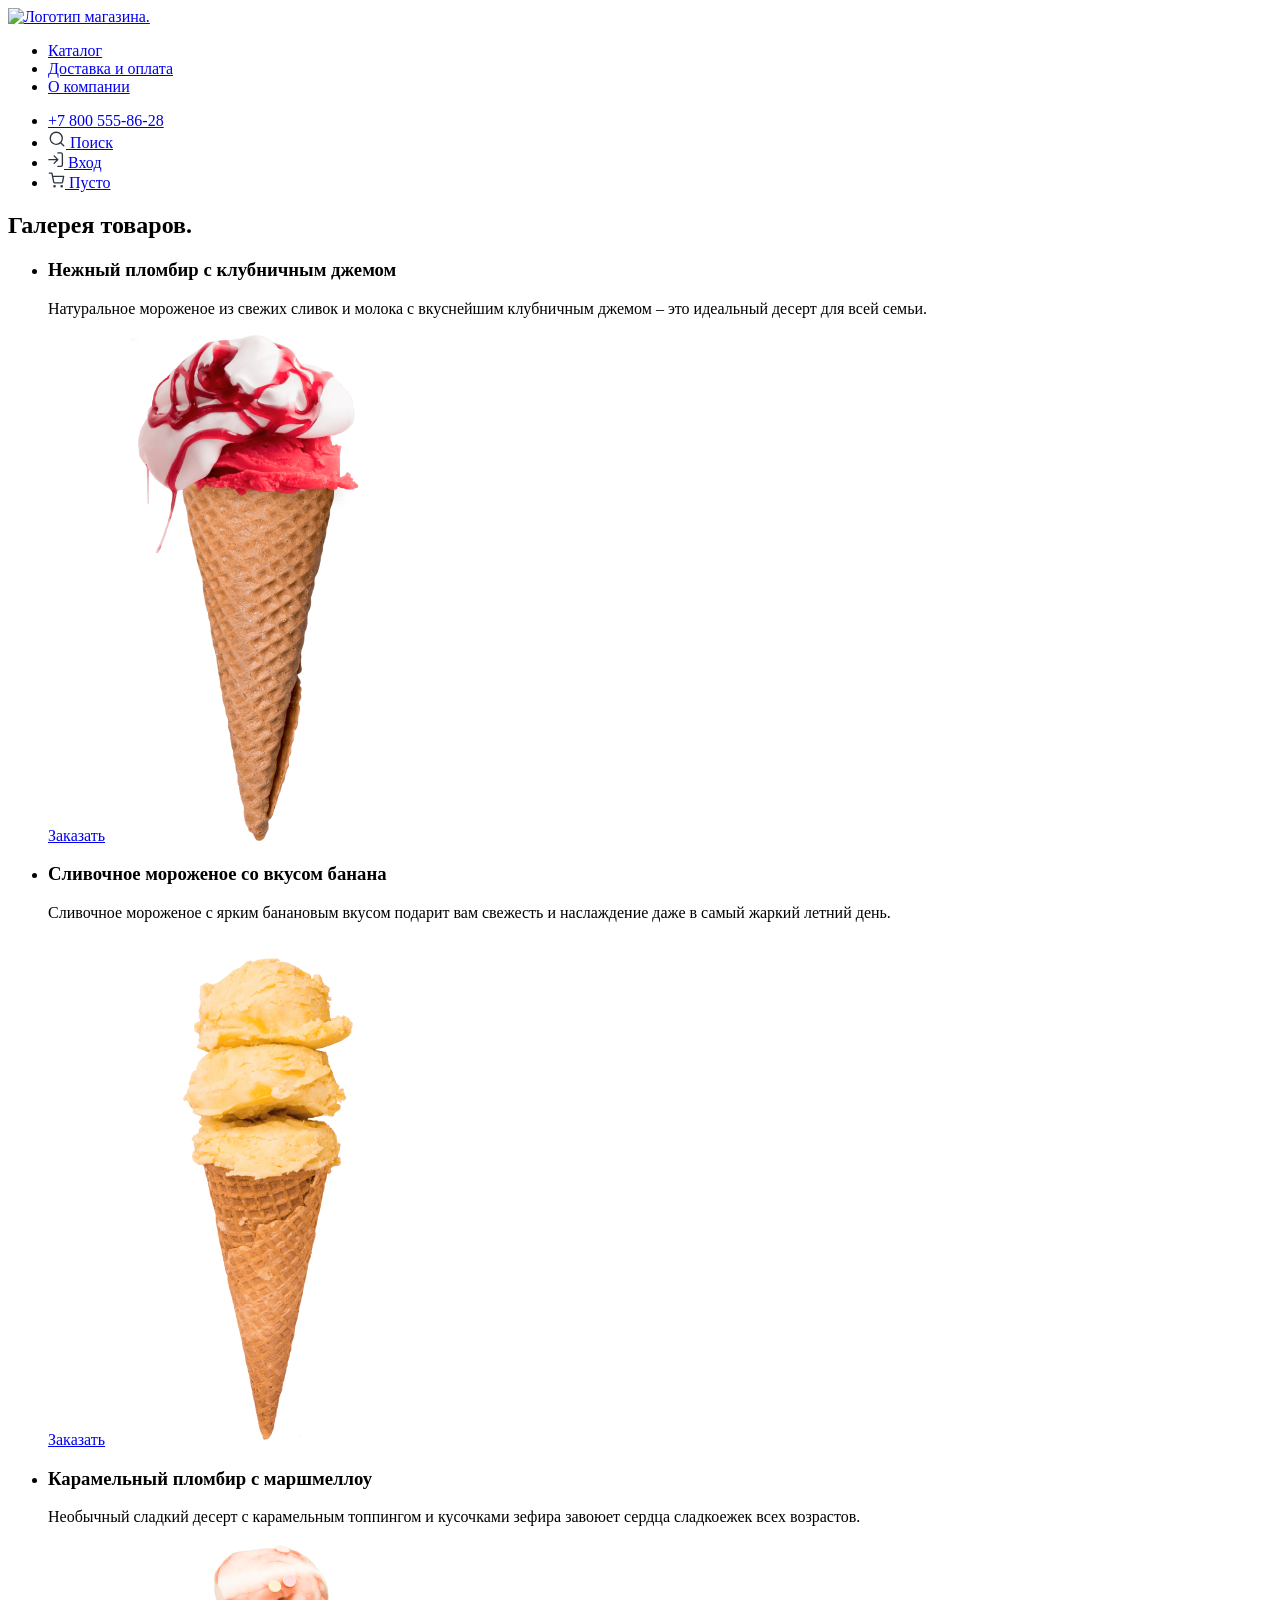
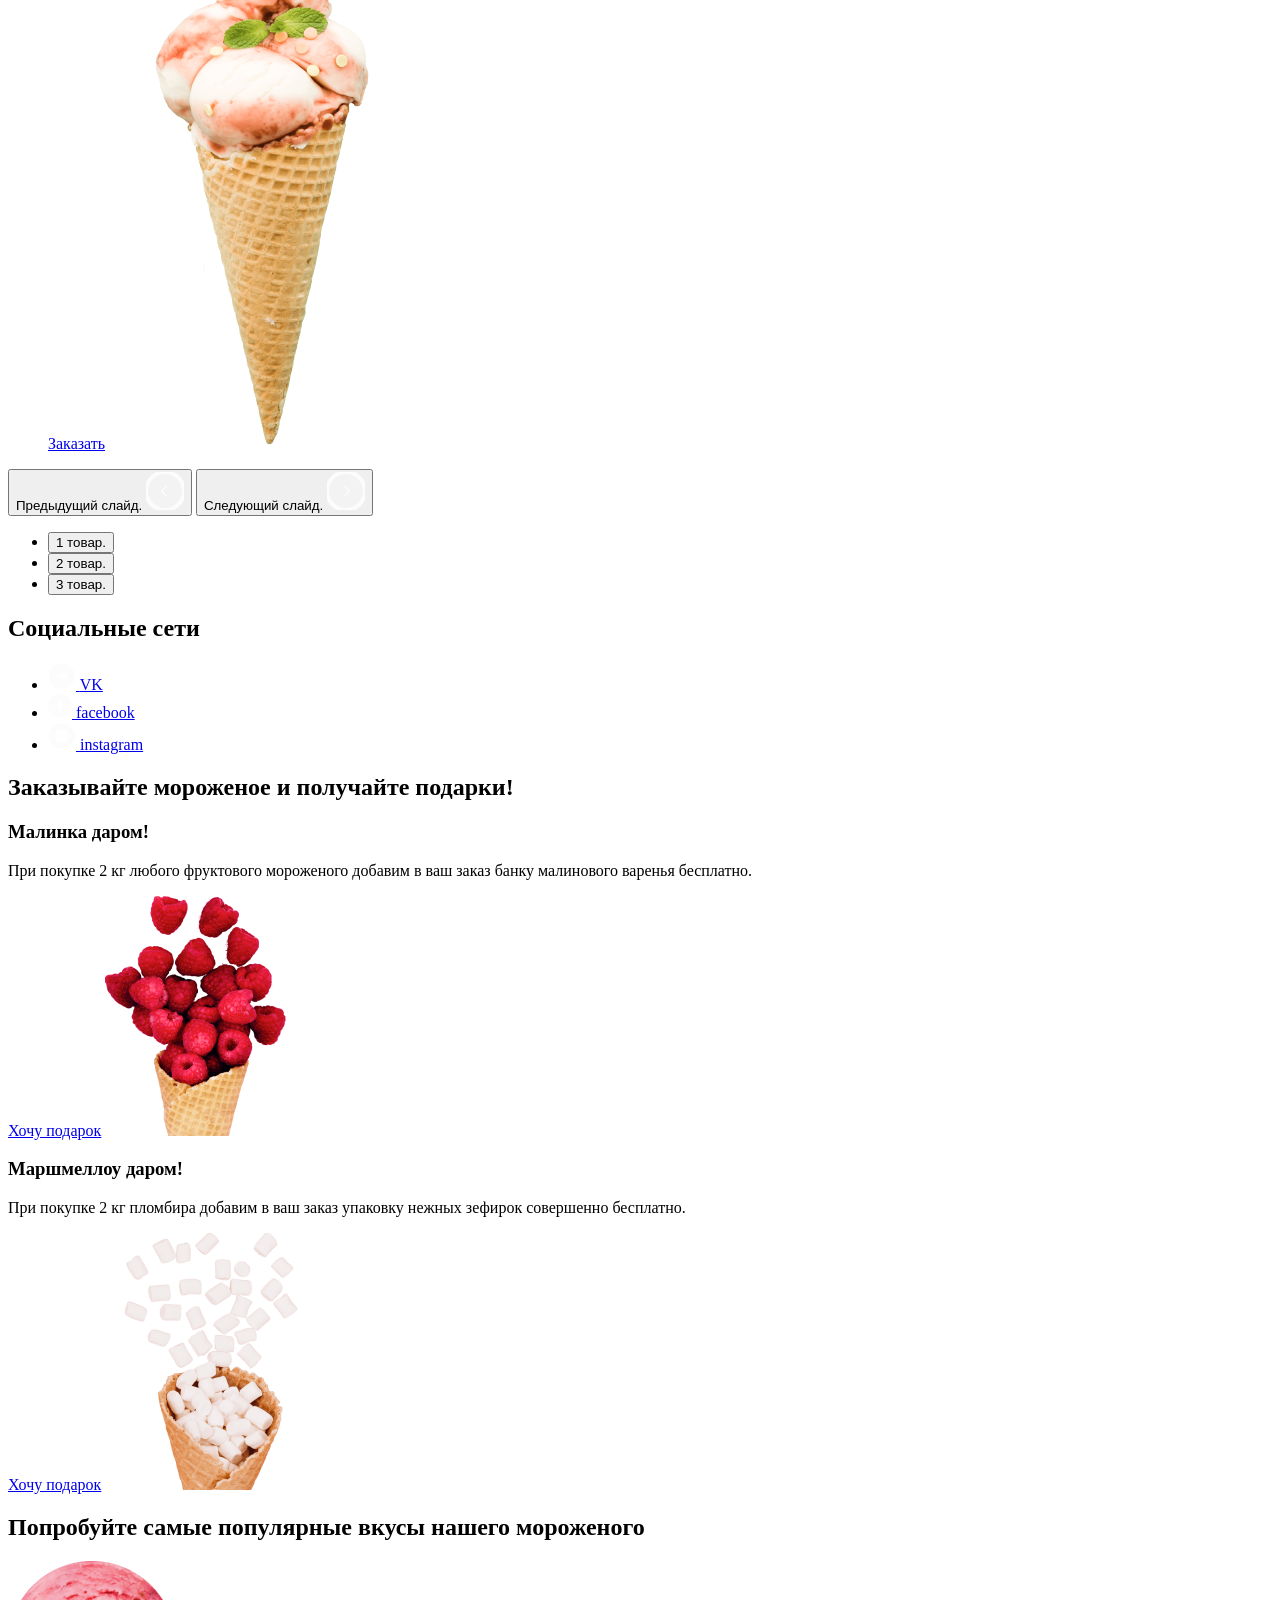
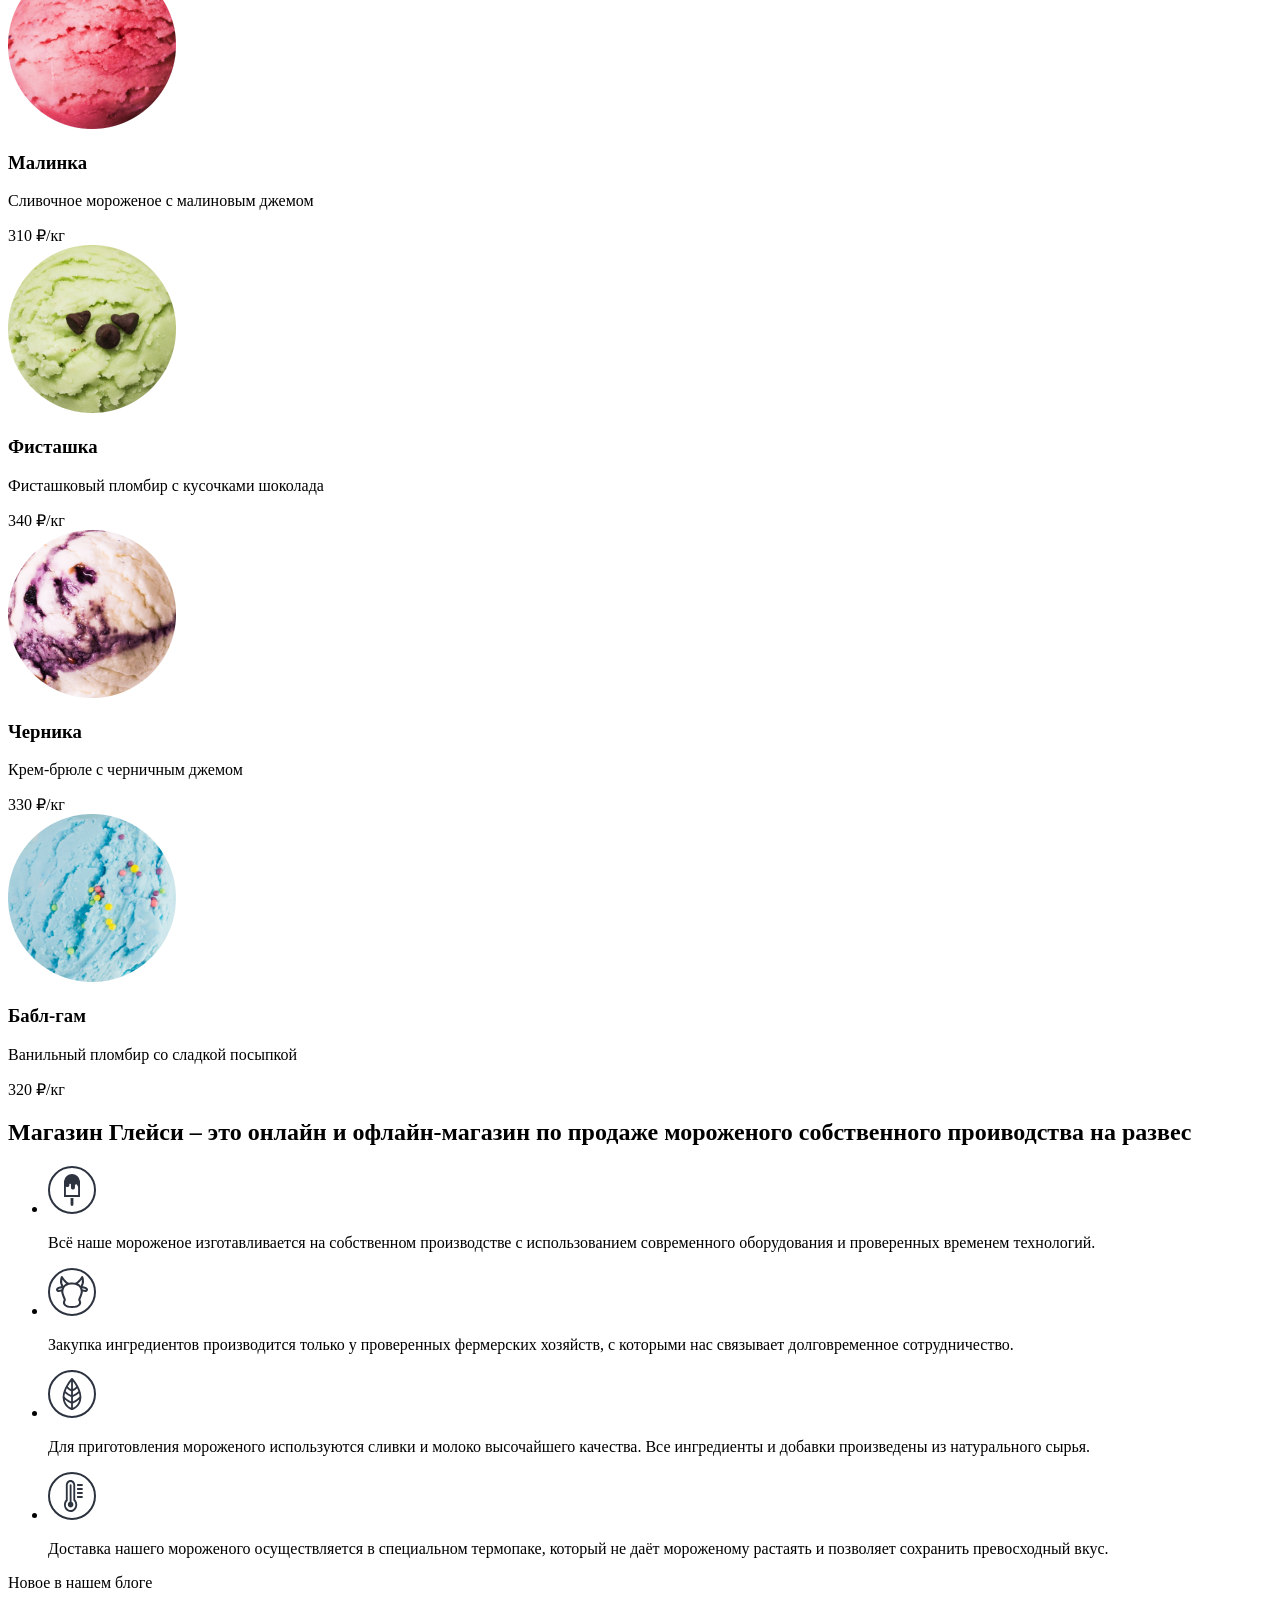
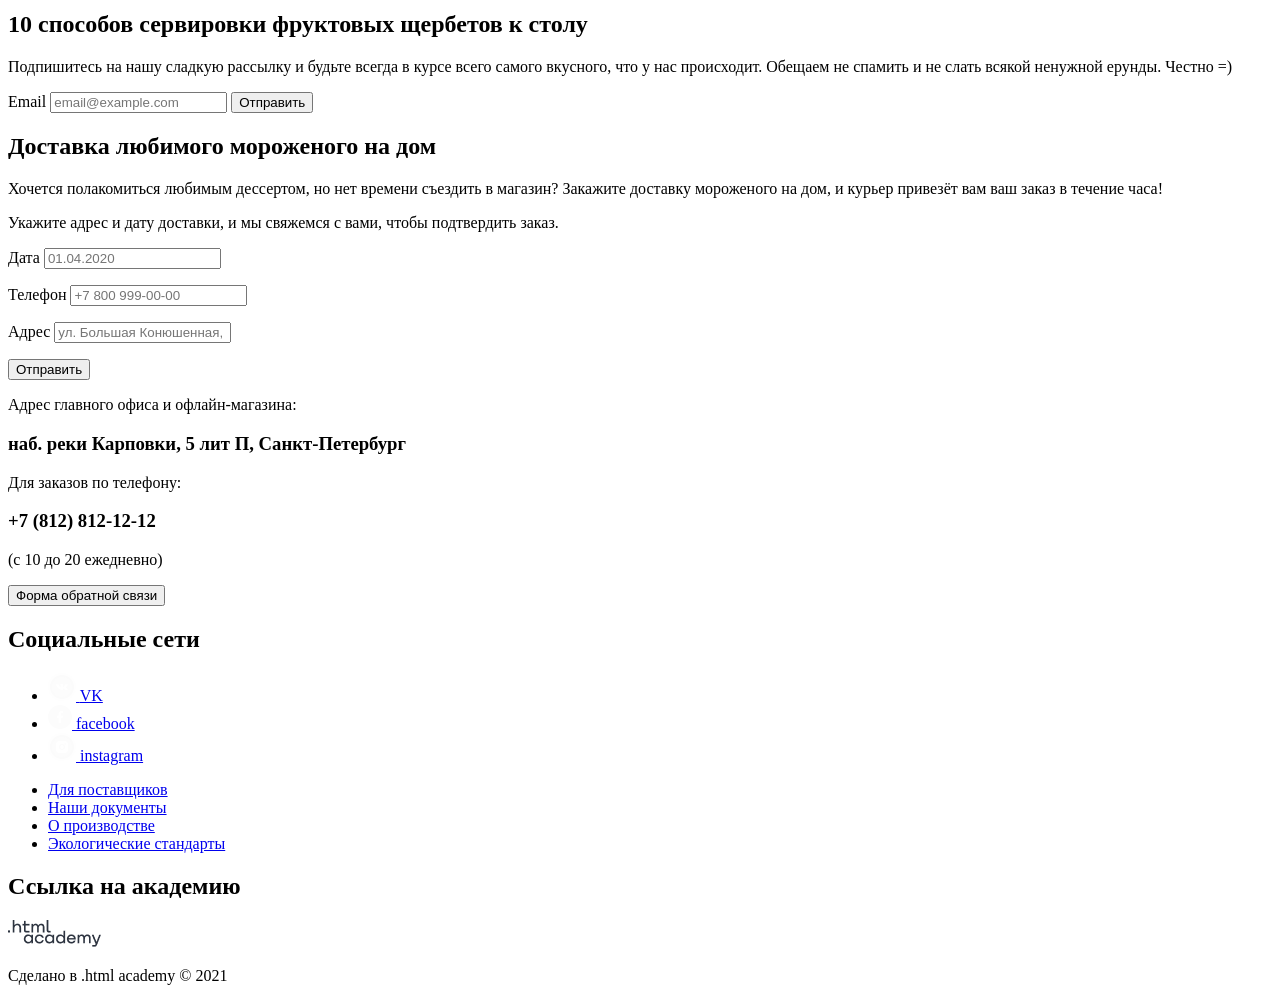
==== index.html @ 53a4901b "main" ====
<!DOCTYPE html>
<html lang="ru">
  <head>
    <meta charset="utf-8">
    <title>HTML Academy: Интернет-магазин «Gllacy Shop»</title>
    <link rel="stylesheet" href="#">
    <link rel="icon" href="favicon.ico">
    <link rel="icon" type="image/png" sizes="32x32" href="images/favicon/32.png">
  </head>
  <body>
    <div class="container">
      <header class="header">
        <a class="navigation__logo" href="index.html">
          <img class="header-logo" alt="Логотип магазина." src="images/header/Logo.png">
        </a>
        <ul class="navigation__list">
          <li class="navigation__item">
            <a class="navigation__link" href="catalog.html">Каталог</a>
          </li> 
          <li class="navigation__item">
            <a class="navigation__link" href="#">Доставка и оплата</a>
          </li> 
          <li class="navigation__item">
            <a class="navigation__link" href="#">О компании</a>
         </li>
        </ul>
        <ul class="navigation__list navigation__user">
          <li class="navigation__item">
            <a class="navigation__link navigation__link--phone" href="tel:+78128121212">+7 800 555-86-28</a>
          </li> 
          <li class="navigation__item">
            <a class="navigation__button" href="#">
              <svg aria-hidden="true" focusable="false" width="18" height="18" viewBox="0 0 18 18" fill="none" xmlns="http://www.w3.org/2000/svg">
                <path fill-rule="evenodd" clip-rule="evenodd" d="M2.913 8.246a5.333 5.333 0 1 1 9.17 3.705.655.655 0 0 0-.132.132 5.333 5.333 0 0 1-9.038-3.837Zm9.552 5.162a6.667 6.667 0 1 1 .943-.943l2.81 2.81a.667.667 0 0 1-.943.943l-2.81-2.81Z" fill="#2D3440"/>
              </svg>
              <span class="visually-hidden">Поиск</span>
            </a>
          </li>  
          <li class="navigation__item">
            <a class="navigation__button" href="#">
              <svg aria-hidden="true" focusable="false" width="16" height="16" viewBox="0 0 16 16" fill="none" xmlns="http://www.w3.org/2000/svg">
                <path fill-rule="evenodd" clip-rule="evenodd" d="M9.208.875c0-.368.299-.667.667-.667h3a2.167 2.167 0 0 1 2.167 2.167v10.5a2.167 2.167 0 0 1-2.167 2.167h-3a.667.667 0 0 1 0-1.334h3a.834.834 0 0 0 .833-.833v-10.5a.833.833 0 0 0-.833-.833h-3a.667.667 0 0 1-.667-.667ZM5.654 3.404c.26-.26.682-.26.942 0l3.746 3.745a.664.664 0 0 1 0 .952l-3.746 3.745a.667.667 0 1 1-.942-.942l2.612-2.612H.875a.667.667 0 0 1 0-1.334h7.39L5.655 4.346a.667.667 0 0 1 0-.942Z" fill="#2D3440"/>
              </svg>
              <span class="navigation__button--login">Вход</span>
            </a>
          </li> 
          <li class="navigation__item">
            <a class="navigation__button" href="#">
              <svg aria-hidden="true" focusable="false" width="17" height="16" viewBox="0 0 17 16" fill="none" xmlns="http://www.w3.org/2000/svg">
                <path fill-rule="evenodd" clip-rule="evenodd" d="M1.313.49a.667.667 0 0 0 0 1.333h2.06l.54 2.696a.662.662 0 0 0 .011.056l1.09 5.44a1.97 1.97 0 0 0 1.962 1.586h6.325a1.97 1.97 0 0 0 1.963-1.586l.001-.005 1.043-5.47a.667.667 0 0 0-.655-.791H5.12l-.545-2.724A.667.667 0 0 0 3.92.49H1.313ZM6.32 9.754l-.935-4.672h9.462l-.892 4.675a.637.637 0 0 1-.636.51H6.958a.637.637 0 0 1-.637-.512v-.001Zm-1.11 4.44a1.318 1.318 0 1 1 2.636 0 1.318 1.318 0 0 1-2.637 0Zm7.17 0a1.318 1.318 0 1 1 2.636 0 1.318 1.318 0 0 1-2.637 0Z" fill="#2D3440"/>
              </svg>
              <span class="navigation__button--cart">Пусто</span>
            </a>
          </li> 
        </ul>
      </header>
      <main class="main__container"> 
        <section class="main__slaider">
          <div class="slaider__container">
            <h2 class="visually-hidden">Галерея товаров.</h2>
            <ul class="slaider__cards">
              <li class="slaider__card slaider__card--pink">
                <h3 class="slaider__header">Нежный пломбир с клубничным джемом</h3>
                <p class="slaider__subtitle">Натуральное мороженое из свежих сливок и молока с вкуснейшим клубничным джемом – это идеальный десерт для всей семьи.</p>
                <a class="slaider__button" href="#">Заказать</a>
                <img class="slaider__card--img" src="images/slider/strawberry_ice.png" alt="Пломбир с клубничным джэмом.">
              </li>
              <li class="slaider__card slaider__card--blue">
                <h3 class="slaider__header">Сливочное мороженое со вкусом банана</h3>
                <p class="slaider__subtitle">Сливочное мороженое с ярким банановым вкусом подарит вам свежесть и наслаждение даже в самый жаркий летний день.</p>
                <a class="slaider__button" href="#">Заказать</a>
                <img class="slaider__card--img" src="images/slider/banana_ice.png" alt="Пломбир со вкусом банана.">
              </li>
              <li class="slaider__card slaider__card--yellow">
                <h3 class="slaider__header">Карамельный пломбир с маршмеллоу</h3>
                <p class="slaider__subtitle">Необычный сладкий десерт с карамельным топпингом и кусочками зефира завоюет сердца сладкоежек всех возрастов.</p>
                <a class="slaider__button" href="#">Заказать</a>
                <img class="slaider__card--img" src="images/slider/marshmallow_ice.png" alt="Карамельный пломбир с маршмеллоу.">
              </li>
            </ul>
            <div class="salider__button--arrow">
              <button class="slaider__bttn slaider__bttn-previous" type="button">
                <span class="visually-hidden">Предыдущий слайд.</span>
                <svg aria-hidden="true" focusable="false" width="38" height="38" viewBox="0 0 38 38" fill="none" xmlns="http://www.w3.org/2000/svg">
                  <path d="M0 19C0 8.507 8.507 0 19 0s19 8.507 19 19-8.507 19-19 19S0 29.493 0 19Z" fill="#FCFCFC" fill-opacity=".3"/>
                  <path fill-rule="evenodd" clip-rule="evenodd" d="M20.803 14.805a.665.665 0 1 0-.94-.94l-4.668 4.668a.665.665 0 0 0-.003.938l.004.003 4.668 4.668a.665.665 0 1 0 .94-.94l-4.199-4.199 4.198-4.198Z" fill="#FCFCFC"/>
                  <path d="M19 36C9.611 36 2 28.389 2 19h-4c0 11.598 9.402 21 21 21v-4Zm17-17c0 9.389-7.611 17-17 17v4c11.598 0 21-9.402 21-21h-4ZM19 2c9.389 0 17 7.611 17 17h4C40 7.402 30.598-2 19-2v4Zm0-4C7.402-2-2 7.402-2 19h4C2 9.611 9.611 2 19 2v-4Z" fill="#FCFCFC"/>
                </svg>
              </button>
              <button class="slaider__bttn slaider__bttn-next" type="button">
                <span class="visually-hidden">Следующий слайд.</span>
                <svg aria-hidden="true" focusable="false" width="38" height="38" viewBox="0 0 38 38" fill="none" xmlns="http://www.w3.org/2000/svg">
                  <path d="M0 19C0 8.507 8.507 0 19 0s19 8.507 19 19-8.507 19-19 19S0 29.493 0 19Z" fill="#FCFCFC" fill-opacity=".3"/>
                  <path fill-rule="evenodd" clip-rule="evenodd" d="M18.135 13.865a.665.665 0 0 0-.94.94l4.201 4.201-4.201 4.202a.665.665 0 0 0 .94.94l4.669-4.668.003-.003c.26-.26.26-.681 0-.94l-4.672-4.672Z" fill="#FCFCFC"/>
                  <path d="M19 36C9.611 36 2 28.389 2 19h-4c0 11.598 9.402 21 21 21v-4Zm17-17c0 9.389-7.611 17-17 17v4c11.598 0 21-9.402 21-21h-4ZM19 2c9.389 0 17 7.611 17 17h4C40 7.402 30.598-2 19-2v4Zm0-4C7.402-2-2 7.402-2 19h4C2 9.611 9.611 2 19 2v-4Z" fill="#FCFCFC"/>
                </svg>
              </button>
            </div>
            <ul class="slaider__pagination">
              <li class="slaider__pagination--item">
                <button class="slaider__pagination--button slaider__pagination--button-active" type="button">
                  <span class="visually-hidden">1 товар.</span>
                </button>
              </li>
              <li class="slaider__pagination--item">
                <button class="slaider__pagination--button" type="button">
                  <span class="visually-hidden">2 товар.</span>
                </button>
              </li>
              <li class="slaider__pagination--item">
                <button class="slaider__pagination--button" type="button">
                  <span class="visually-hidden">3 товар.</span>
                </button>
              </li>
            </ul>
            <div class="slaider__social">
              <h2 class="visually-hidden">Социальные сети</h2>
              <ul class="slaider__social--list">
                <li class="slaider__social--item">
                  <a class="slaider__social--link" href="https://vk.com/htmlacademy">
                    <svg aria-hidden="true" focusable="false" width="28" height="28" viewBox="0 0 28 28" fill="none" xmlns="http://www.w3.org/2000/svg">
                      <path fill-rule="evenodd" clip-rule="evenodd" d="M26 14c0 6.627-5.373 12-12 12S2 20.627 2 14 7.373 2 14 2s12 5.373 12 12Zm-11.412 2.975h-.717s-1.582.083-2.976-1.188c-1.52-1.388-2.863-4.14-2.863-4.14s-.077-.18.007-.268c.095-.098.352-.104.352-.104l1.715-.01s.161.024.277.098a.476.476 0 0 1 .149.176s.277.615.644 1.17c.716 1.085 1.05 1.322 1.293 1.206.354-.17.248-1.533.248-1.533s.007-.495-.178-.716c-.143-.17-.414-.22-.533-.235-.096-.011.062-.207.267-.295.309-.133.854-.14 1.498-.135.501.005.645.032.842.074.455.096.44.405.41 1.07-.01.2-.02.43-.02.697 0 .06-.002.124-.004.19-.01.34-.023.73.233.876.132.074.453.011 1.256-1.185.381-.566.667-1.233.667-1.233s.062-.119.16-.17c.098-.052.232-.036.232-.036l1.805-.01s.542-.056.63.158c.091.226-.203.751-.94 1.612-.696.813-1.036 1.115-1.01 1.38.02.196.242.372.67.72.888.722 1.124 1.101 1.18 1.192a.447.447 0 0 0 .011.016c.398.578-.44.623-.44.623l-1.603.02s-.345.06-.798-.214c-.237-.142-.469-.375-.69-.597-.337-.339-.649-.652-.915-.578-.447.124-.433.967-.433.967s.004.18-.098.276c-.11.105-.328.126-.328.126Z" fill="#FCFCFC"/>
                      <path d="M14 24C8.477 24 4 19.523 4 14H0c0 7.732 6.268 14 14 14v-4Zm10-10c0 5.523-4.477 10-10 10v4c7.732 0 14-6.268 14-14h-4ZM14 4c5.523 0 10 4.477 10 10h4c0-7.732-6.268-14-14-14v4Zm0-4C6.268 0 0 6.268 0 14h4C4 8.477 8.477 4 14 4V0Z" fill="#FCFCFC" fill-opacity=".2"/>
                    </svg>
                    <span class="visually-hidden">VK</span>
                  </a>
                </li>
                <li class="slaider__social--item">
                  <a class="slaider__social--link" href="https://www.facebook.com/htmlacademy">
                    <svg aria-hidden="true" focusable="false" width="24" height="24" viewBox="0 0 24 24" fill="none" xmlns="http://www.w3.org/2000/svg">
                      <path fill-rule="evenodd" clip-rule="evenodd" d="M24 12c0 6.627-5.373 12-12 12S0 18.627 0 12 5.373 0 12 0s12 5.373 12 12Zm-9.571.9H13V18h-2.286v-5.1H9v-2.4h1.714V8.82c0-1.826 1.102-2.82 2.653-2.82.743 0 1.447.058 1.633.084V8.1h-.857C13 8.1 13 8.682 13 9.3v1.2h2l-.571 2.4Z" fill="#FCFCFC"/>
                    </svg>
                    <span class="visually-hidden">facebook</span>
                  </a>
                </li>
                <li class="slaider__social--item">
                  <a class="slaider__social--link" href="https://www.instagram.com/htmlacademy/">
                    <svg aria-hidden="true" focusable="false" width="28" height="28" viewBox="0 0 28 28" fill="none" xmlns="http://www.w3.org/2000/svg">
                      <path fill-rule="evenodd" clip-rule="evenodd" d="M26 14c0 6.627-5.373 12-12 12S2 20.627 2 14 7.373 2 14 2s12 5.373 12 12Zm-9.527-5.964C15.833 8.006 15.63 8 14 8s-1.834.008-2.473.036c-.64.03-1.074.13-1.457.279-.4.15-.763.387-1.063.692-.306.3-.542.662-.692 1.063-.149.383-.249.817-.279 1.457C8.006 12.167 8 12.37 8 14s.008 1.834.036 2.473c.03.64.13 1.075.279 1.457.15.4.387.763.692 1.063.3.306.662.542 1.063.692.383.148.818.249 1.457.279.64.03.843.036 2.473.036s1.834-.008 2.473-.036c.64-.03 1.075-.13 1.457-.279.4-.15.763-.387 1.063-.692.306-.3.542-.662.692-1.063.148-.383.249-.818.279-1.457.03-.64.036-.843.036-2.473s-.008-1.834-.036-2.473c-.03-.64-.13-1.075-.279-1.457-.15-.4-.387-.763-.692-1.063a2.925 2.925 0 0 0-1.063-.692c-.383-.149-.818-.249-1.457-.279Zm-4.594 3.843a3 3 0 1 1 4.242 4.242 3 3 0 0 1-4.242-4.242Zm5.801-1.56a.75.75 0 1 1-1.06 1.061.75.75 0 0 1 1.06-1.06Zm-2.407 2.408a1.8 1.8 0 1 0-2.546 2.546 1.8 1.8 0 0 0 2.546-2.546Z" fill="#FCFCFC"/>
                      <path d="M14 24C8.477 24 4 19.523 4 14H0c0 7.732 6.268 14 14 14v-4Zm10-10c0 5.523-4.477 10-10 10v4c7.732 0 14-6.268 14-14h-4ZM14 4c5.523 0 10 4.477 10 10h4c0-7.732-6.268-14-14-14v4Zm0-4C6.268 0 0 6.268 0 14h4C4 8.477 8.477 4 14 4V0Z" fill="#FCFCFC" fill-opacity=".2"/>
                    </svg>
                    <span class="visually-hidden">instagram</span>
                  </a>
                </li>
             </ul>
            </div>            
          </div>
        </section>
        <section class="banner">
          <h2 class="banner__head-title">Заказывайте мороженое и получайте подарки!</h2>
          <div class="banner__raspberry">
            <h3 class="banner__title">Малинка даром!</h3>
            <p class="banner__description">При покупке 2 кг любого фруктового мороженого добавим в ваш заказ банку малинового варенья бесплатно.</p>
            <a class="banner__button" href="#">Хочу подарок</a>
            <img class="banner__img" src="images/banner/raspberry.png" alt="Малина.">
          </div>
          <div class="banner__marshmallow">
            <h3 class="banner__title">Маршмеллоу даром!</h3>
            <p class="banner__description">При покупке 2 кг пломбира добавим в ваш заказ упаковку нежных зефирок совершенно бесплатно.</p>
            <a class="banner__button" href="#">Хочу подарок</a>
            <img class="banner__img" src="images/banner/marshmallow.png" alt="Зефирки.">
          </div>
        </section>
        <section class="product">
          <h2 class="product__head-title">Попробуйте самые популярные вкусы нашего мороженого</h2>
          <div class="product__raspberry">
            <img class="product__img" src="images/product/raspberry.png" alt="Малина.">
            <h3 class="product__title">Малинка</h3>
            <p class="product__description">Сливочное мороженое с малиновым джемом</p>
            <span class="product--price">310 ₽/кг</span> 
          </div>
          <div class="product__pistachio">
            <img class="product__img" src="images/product/pistachio.png" alt="Фисташка.">
            <h3 class="product__title">Фисташка</h3>
            <p class="product__description">Фисташковый пломбир с кусочками шоколада</p>
            <span class="product--price">340 ₽/кг</span> 
          </div>
          <div class="product__blueberry">
            <img class="product__img" src="images/product/blueberry.png" alt="Черника.">
            <h3 class="product__title">Черника</h3>
            <p class="product__description">Крем-брюле с черничным джемом</p>
            <span class="product--price">330 ₽/кг</span> 
          </div>
          <div class="product__bubble-gum">
            <img class="product__img" src="images/product/bubble-gum.png" alt="Бабл-гам.">
            <h3 class="product__title">Бабл-гам</h3>
            <p class="product__description">Ванильный пломбир со сладкой посыпкой</p>
            <span class="product--price">320 ₽/кг</span> 
          </div>
        </section>
        <section class="description">
          <h2 class="description__head-title">Магазин Глейси – это онлайн и офлайн-магазин по продаже мороженого собственного проиводства на развес</h2>
          <ul class="description__details">
            <li class="description__text">
              <svg aria-hidden="true" focusable="false" width="48" height="48" viewBox="0 0 48 48" fill="none" xmlns="http://www.w3.org/2000/svg">
                <circle cx="24" cy="24" r="23" stroke="#2D3440" stroke-width="2"/>
                <path d="M24 8a8.01 8.01 0 0 0-7.944 7.059H16v15.887h16V15.059h-.056A8.01 8.01 0 0 0 24 8Zm6.118 21.064H17.882v-8.678a1.685 1.685 0 0 0 1.45.602c1.214 0 2.005-.677 2.005-1.534v-.819a.808.808 0 0 1 1.407-.628.81.81 0 0 1 .202.628v3.097a1.76 1.76 0 0 0 1.995 1.722 1.75 1.75 0 0 0 1.995-1.647v-2.08a1.269 1.269 0 0 1 1.778-1.272 1.268 1.268 0 0 1 .754 1.272.387.387 0 0 0 0 .085 1.064 1.064 0 0 0 .63.837v8.471l.02-.056ZM22.588 38.588a1.412 1.412 0 0 0 2.824 0v-6.7h-2.824v6.7Z" fill="#2D3440"/>
              </svg>
              <p class="description__specialty">Всё наше мороженое изготавливается на собственном производстве с использованием современного оборудования и проверенных временем технологий.</p>
            </li>
            <li class="description__text">
              <svg aria-hidden="true" focusable="false" width="48" height="48" viewBox="0 0 48 48" fill="none" xmlns="http://www.w3.org/2000/svg">
                <circle cx="24" cy="24" r="23" stroke="#2D3440" stroke-width="2"/>
                <path d="M34.749 18.287a12.053 12.053 0 0 0 .458-9.553 1.007 1.007 0 0 0-.337-.479 1.07 1.07 0 0 0-1.14-.109c-.18.093-.33.234-.427.407-1.322 2.285-4.163 5.969-6.244 6.14h-.093a17.336 17.336 0 0 0-2.904-.302c-.978.019-1.953.12-2.913.302h-.073c-2.081-.161-4.963-3.845-6.295-6.13a1.021 1.021 0 0 0-.425-.434 1.07 1.07 0 0 0-1.175.104c-.161.13-.279.305-.336.5a11.996 11.996 0 0 0 .406 9.544c-1.81.221-4.11.785-4.943 2.204a2.15 2.15 0 0 0 0 2.215c.239.411.593.748 1.023.97.43.224.916.323 1.402.288a7.575 7.575 0 0 0 2.518-.483 8.446 8.446 0 0 0 .135 1.62 34.441 34.441 0 0 0 1.821 5.235c.198.473.416 1.007.53 1.329-.34.808-.609 1.643-.8 2.496-.05.603.028 1.21.229 1.782.2.573.518 1.1.936 1.55C17.611 39.154 20.264 40 24.032 40c3.766 0 6.43-.846 7.928-2.517.42-.448.74-.975.94-1.549.2-.573.278-1.18.226-1.783a14.586 14.586 0 0 0-.791-2.496c.114-.322.333-.846.52-1.329a32.616 32.616 0 0 0 1.821-5.234 7.79 7.79 0 0 0 .146-1.621c.777.294 1.6.457 2.435.483.487.035.975-.065 1.406-.288.43-.222.788-.559 1.029-.97a2.15 2.15 0 0 0 0-2.215c-.822-1.369-3.122-1.973-4.943-2.194Zm-.989-6.684a9.263 9.263 0 0 1-1.04 6.15c-.26-.306-.539-.599-.832-.875a7.487 7.487 0 0 0-1.988-1.269 17.355 17.355 0 0 0 3.86-4.006Zm-19.468 0a16.957 16.957 0 0 0 3.85 4.026 6.815 6.815 0 0 0-1.967 1.269c-.298.276-.58.568-.843.875a9.283 9.283 0 0 1-1.04-6.17Zm-4.1 10.127c-.094-.162-.063-.212 0-.252.24-.393 1.446-1.007 3.756-1.238-.114.292-.218.584-.312.886-1.353.674-3.163 1.097-3.444.604Zm22.434 3.02c-.436 1.652-.999 3.27-1.685 4.841a19.56 19.56 0 0 0-.718 1.883l-.063.312.115.282c.329.767.597 1.558.8 2.365.012.318-.042.634-.158.931-.116.298-.292.57-.518.8-.749.836-2.455 1.823-6.357 1.823s-5.609-1.007-6.358-1.822a2.421 2.421 0 0 1-.677-1.732c.209-.807.48-1.598.812-2.365l.114-.282-.072-.312a15.966 15.966 0 0 0-.708-1.893 32.414 32.414 0 0 1-1.706-4.872 7.002 7.002 0 0 1 .283-3.465 7.201 7.201 0 0 1 1.923-2.937c1.57-1.53 5.13-1.872 6.368-1.883 1.238-.01 4.724.343 6.389 1.903a7.116 7.116 0 0 1 1.935 2.922 6.917 6.917 0 0 1 .281 3.46v.04Zm5.203-3.02c-.27.483-2.081.07-3.371-.595a10.09 10.09 0 0 0-.302-.895c2.29.231 3.486.845 3.715 1.238.052.04.072.09-.021.252h-.02Z" fill="#2D3440"/>
              </svg>
              <p class="description__specialty">Закупка ингредиентов производится только у проверенных фермерских хозяйств, с которыми нас связывает долговременное сотрудничество.</p>
            </li>
            <li class="description__text">
              <svg aria-hidden="true" focusable="false" width="48" height="48" viewBox="0 0 48 48" fill="none" xmlns="http://www.w3.org/2000/svg">
                <circle cx="24" cy="24" r="23" stroke="#2D3440" stroke-width="2"/>
                <path d="M33.324 26.485C32.918 17.41 25.01 8.621 24.657 8.24h-.045l-.109-.124-.117-.077h-.506L23.708 8h-.045l-.163.115-.1.086h-.044c-.353.42-8.261 9.218-8.686 18.284a1.492 1.492 0 0 0 0 .2v1.042c.344 9.84 9.038 12.247 9.11 12.266h.226c.075.01.151.01.226 0 .082 0 8.767-2.474 9.101-12.266v-1.041c0-.067-.009-.134-.009-.2Zm-16.268-3.353a22.226 22.226 0 0 0 6.046 3.926v4.347c-2.214-1.156-5.621-3.21-6.624-5.015.081-1.103.266-2.194.55-3.258h.028Zm1.808-4.872a11.106 11.106 0 0 0 4.238 2.923v3.764c-2.019-.9-3.859-2.197-5.422-3.821.343-.978.739-1.935 1.184-2.866Zm11.487 2.866a17.3 17.3 0 0 1-5.423 3.821v-3.764a11.112 11.112 0 0 0 4.203-2.923 28.79 28.79 0 0 1 1.22 2.828v.038Zm-5.423-1.968v-7.643a43.22 43.22 0 0 1 3.299 4.949 8.28 8.28 0 0 1-3.317 2.656l.018.038Zm0 12.266v-4.366a22.21 22.21 0 0 0 6.074-3.907c.276 1.068.452 2.163.524 3.267-.994 1.777-4.402 3.821-6.616 4.968l.018.038ZM23.12 19.158a8.207 8.207 0 0 1-3.316-2.694 43.263 43.263 0 0 1 3.298-4.996l.018 7.69Zm-6.453 10.25a30.164 30.164 0 0 0 6.435 4.099v4.203a10.679 10.679 0 0 1-4.216-3.285 11.519 11.519 0 0 1-2.219-5.017Zm8.243 8.311v-4.222a29.675 29.675 0 0 0 6.435-4.089 11.368 11.368 0 0 1-2.2 5.036 10.53 10.53 0 0 1-4.235 3.275Z" fill="#2D3440"/>
              </svg>
              <p class="description__specialty">Для приготовления мороженого используются сливки и молоко высочайшего качества. Все ингредиенты и добавки произведены из натурального сырья.</p>
            </li>
            <li class="description__text">
              <svg aria-hidden="true" focusable="false" width="48" height="48" viewBox="0 0 48 48" fill="none" xmlns="http://www.w3.org/2000/svg">
                <circle cx="24" cy="24" r="23" stroke="#2D3440" stroke-width="2"/>
                <path d="M27.189 13.07c0-1.345-.492-2.635-1.367-3.585C24.947 8.535 23.76 8 22.522 8c-1.237 0-2.424.534-3.3 1.485-.875.95-1.366 2.24-1.366 3.585v14.754c-1.197 1.327-1.864 3.112-1.856 4.969a7.685 7.685 0 0 0 .782 3.41 7.007 7.007 0 0 0 2.176 2.599 6.284 6.284 0 0 0 3.05 1.168 6.144 6.144 0 0 0 3.196-.543 6.705 6.705 0 0 0 2.577-2.124 7.489 7.489 0 0 0 1.341-3.198 7.781 7.781 0 0 0-.214-3.506 7.298 7.298 0 0 0-1.72-2.976V13.069Zm.167 19.723c.01.88-.188 1.747-.575 2.52a5.017 5.017 0 0 1-1.63 1.897 4.495 4.495 0 0 1-2.276.795 4.43 4.43 0 0 1-2.343-.51 4.88 4.88 0 0 1-1.819-1.685 5.44 5.44 0 0 1-.832-2.433 5.563 5.563 0 0 1 .363-2.566 5.125 5.125 0 0 1 1.467-2.05V13.07c0-.81.296-1.587.824-2.16a2.703 2.703 0 0 1 1.987-.894c.746 0 1.46.321 1.988.894.527.573.823 1.35.823 2.16v15.5a5.024 5.024 0 0 1 1.49 1.841 5.49 5.49 0 0 1 .533 2.382Z" fill="#2D3440"/>
                <path d="M23.534 29.638V13.14c0-.267-.098-.524-.272-.713a.892.892 0 0 0-.656-.295.892.892 0 0 0-.656.295 1.053 1.053 0 0 0-.272.713v16.498a2.85 2.85 0 0 0-1.473 1.321A3.246 3.246 0 0 0 19.863 33c.11.703.447 1.341.949 1.8.502.46 1.137.713 1.794.713.656 0 1.292-.252 1.794-.712.502-.46.838-1.098.949-1.8a3.246 3.246 0 0 0-.343-2.042 2.85 2.85 0 0 0-1.473-1.32ZM34.667 11.94H29.1v2.016h5.567v-2.015ZM34.667 15.972H29.1v2.016h5.567v-2.016ZM34.667 20.003H29.1v2.016h5.567v-2.016ZM34.667 24.035H29.1v2.015h5.567v-2.015Z" fill="#2D3440"/>
              </svg>
              <p class="description__specialty">Доставка нашего мороженого осуществляется в специальном термопаке, который не даёт мороженому растаять и позволяет сохранить превосходный вкус.</p>
            </li>
          </ul>
        </section>
        <section class="news">
          <p class="news__text">Новое в нашем блоге</p>
          <h2 class="news__title">10 способов сервировки фруктовых щербетов к столу</h2>
        </section>
        <section class="subscription">
          <p class="subscription__text">Подпишитесь на нашу сладкую рассылку и будьте всегда в курсе всего самого вкусного, что у нас происходит. Обещаем не спамить и не слать всякой ненужной ерунды. Честно =)</p>
          <form class="distribution__form" action="https://echo.htmlacademy.ru/" method="post">
            <label for="news--mail" class="visually-hidden">Email</label>
            <input class="distribution__field" placeholder="email@example.com" type="email" name="news--mail" id="news--mail"
              required>
            <button class="distribution__button" type="submit">Отправить</button>
          </form>
        </section>
        <section class="delivery">
          <h2 class="delivery__title">Доставка любимого мороженого на дом</h2>
          <p class="delivery__text">Хочется полакомиться любимым дессертом, но нет времени съездить в магазин? Закажите доставку мороженого на дом, и курьер привезёт вам ваш заказ в течение часа!</p>
          <div class="delivery__issue">
            <p class="delivery__issue--text">Укажите адрес и дату доставки, и мы свяжемся с вами, чтобы подтвердить заказ.</p>
            <form class="delivery__form">
              <p class="field-group delivery__form--date">
                <label class="form-label" for="appointment-date">Дата</label>
                <input class="field" type="text" id="appointment-date" name="appointment-date" placeholder="01.04.2020">
              </p>
              <p class="field-group delivery__form--phone">
                <label class="form-label" for="appointment-phone">Телефон</label>
                <input class="field" type="text" id="appointment-phone" name="appointment-phone" placeholder="+7 800 999-00-00">
              </p>
              <p class="field-group delivery__form--address">
                <label class="form-label" for="appointment-address">Адрес</label>
                <input class="field" type="text" id="appointment-address" name="appointment-address" placeholder="ул. Большая Конюшенная, 19/8">
              </p>
              <button class="button delivery__submit" type="submit">Отправить</button>
            </form>
          </div>
        </section>
        <section class="contact">
          <p class="contact__text">Адрес главного офиса и офлайн-магазина:</p>
          <h3 class="contact__address">наб. реки Карповки, 5 лит П, Санкт-Петербург</h3>
          <p class="contact__text">Для заказов по телефону:</p>
          <h3 class="contact__address">+7 (812) 812-12-12</h3>
          <p class="contact__text">(с 10 до 20 ежедневно)</p>
          <button class="button contact__button" type="button">Форма обратной связи</button>
        </section>
      </main>
      <footer class="footer">
        <div class="footer__social">
          <h2 class="visually-hidden">Социальные сети</h2>
          <ul class="footer__social--list">
            <li class="footer__social--item">
              <a class="footer__social--link" href="https://vk.com/htmlacademy">
                <svg aria-hidden="true" focusable="false" width="28" height="28" viewBox="0 0 28 28" fill="none" xmlns="http://www.w3.org/2000/svg">
                  <path fill-rule="evenodd" clip-rule="evenodd" d="M26 14c0 6.627-5.373 12-12 12S2 20.627 2 14 7.373 2 14 2s12 5.373 12 12Zm-11.412 2.975h-.717s-1.582.083-2.976-1.188c-1.52-1.388-2.863-4.14-2.863-4.14s-.077-.18.007-.268c.095-.098.352-.104.352-.104l1.715-.01s.161.024.277.098a.476.476 0 0 1 .149.176s.277.615.644 1.17c.716 1.085 1.05 1.322 1.293 1.206.354-.17.248-1.533.248-1.533s.007-.495-.178-.716c-.143-.17-.414-.22-.533-.235-.096-.011.062-.207.267-.295.309-.133.854-.14 1.498-.135.501.005.645.032.842.074.455.096.44.405.41 1.07-.01.2-.02.43-.02.697 0 .06-.002.124-.004.19-.01.34-.023.73.233.876.132.074.453.011 1.256-1.185.381-.566.667-1.233.667-1.233s.062-.119.16-.17c.098-.052.232-.036.232-.036l1.805-.01s.542-.056.63.158c.091.226-.203.751-.94 1.612-.696.813-1.036 1.115-1.01 1.38.02.196.242.372.67.72.888.722 1.124 1.101 1.18 1.192a.447.447 0 0 0 .011.016c.398.578-.44.623-.44.623l-1.603.02s-.345.06-.798-.214c-.237-.142-.469-.375-.69-.597-.337-.339-.649-.652-.915-.578-.447.124-.433.967-.433.967s.004.18-.098.276c-.11.105-.328.126-.328.126Z" fill="#FCFCFC"/>
                  <path d="M14 24C8.477 24 4 19.523 4 14H0c0 7.732 6.268 14 14 14v-4Zm10-10c0 5.523-4.477 10-10 10v4c7.732 0 14-6.268 14-14h-4ZM14 4c5.523 0 10 4.477 10 10h4c0-7.732-6.268-14-14-14v4Zm0-4C6.268 0 0 6.268 0 14h4C4 8.477 8.477 4 14 4V0Z" fill="#FCFCFC" fill-opacity=".2"/>
                </svg>
                <span class="visually-hidden">VK</span>
              </a>
            </li>
            <li class="footer__social--item">
              <a class="footer__social--link" href="https://www.facebook.com/htmlacademy">
                <svg aria-hidden="true" focusable="false" width="24" height="24" viewBox="0 0 24 24" fill="none" xmlns="http://www.w3.org/2000/svg">
                  <path fill-rule="evenodd" clip-rule="evenodd" d="M24 12c0 6.627-5.373 12-12 12S0 18.627 0 12 5.373 0 12 0s12 5.373 12 12Zm-9.571.9H13V18h-2.286v-5.1H9v-2.4h1.714V8.82c0-1.826 1.102-2.82 2.653-2.82.743 0 1.447.058 1.633.084V8.1h-.857C13 8.1 13 8.682 13 9.3v1.2h2l-.571 2.4Z" fill="#FCFCFC"/>
                </svg>
                <span class="visually-hidden">facebook</span>
              </a>
            </li>
            <li class="footer__social--item">
              <a class="footer__social--link" href="https://www.instagram.com/htmlacademy/">
                <svg aria-hidden="true" focusable="false" width="28" height="28" viewBox="0 0 28 28" fill="none" xmlns="http://www.w3.org/2000/svg">
                  <path fill-rule="evenodd" clip-rule="evenodd" d="M26 14c0 6.627-5.373 12-12 12S2 20.627 2 14 7.373 2 14 2s12 5.373 12 12Zm-9.527-5.964C15.833 8.006 15.63 8 14 8s-1.834.008-2.473.036c-.64.03-1.074.13-1.457.279-.4.15-.763.387-1.063.692-.306.3-.542.662-.692 1.063-.149.383-.249.817-.279 1.457C8.006 12.167 8 12.37 8 14s.008 1.834.036 2.473c.03.64.13 1.075.279 1.457.15.4.387.763.692 1.063.3.306.662.542 1.063.692.383.148.818.249 1.457.279.64.03.843.036 2.473.036s1.834-.008 2.473-.036c.64-.03 1.075-.13 1.457-.279.4-.15.763-.387 1.063-.692.306-.3.542-.662.692-1.063.148-.383.249-.818.279-1.457.03-.64.036-.843.036-2.473s-.008-1.834-.036-2.473c-.03-.64-.13-1.075-.279-1.457-.15-.4-.387-.763-.692-1.063a2.925 2.925 0 0 0-1.063-.692c-.383-.149-.818-.249-1.457-.279Zm-4.594 3.843a3 3 0 1 1 4.242 4.242 3 3 0 0 1-4.242-4.242Zm5.801-1.56a.75.75 0 1 1-1.06 1.061.75.75 0 0 1 1.06-1.06Zm-2.407 2.408a1.8 1.8 0 1 0-2.546 2.546 1.8 1.8 0 0 0 2.546-2.546Z" fill="#FCFCFC"/>
                  <path d="M14 24C8.477 24 4 19.523 4 14H0c0 7.732 6.268 14 14 14v-4Zm10-10c0 5.523-4.477 10-10 10v4c7.732 0 14-6.268 14-14h-4ZM14 4c5.523 0 10 4.477 10 10h4c0-7.732-6.268-14-14-14v4Zm0-4C6.268 0 0 6.268 0 14h4C4 8.477 8.477 4 14 4V0Z" fill="#FCFCFC" fill-opacity=".2"/>
                </svg>
                <span class="visually-hidden">instagram</span>
              </a>
            </li>
         </ul>
        </div>  
        <div class="footer__description">
          <ul class="footer__list">
            <li class="footer__list--item">
              <a class="footer__link" href="#">Для поставщиков</a>
            </li>
            <li class="footer__list--item">
              <a class="footer__link" href="#">Наши документы</a>
            </li>
            <li class="footer__list--item">
              <a class="footer__link" href="#">О производстве</a>
            </li>
            <li class="footer__list--item">
              <a class="footer__link" href="#">Экологические стандарты</a>
            </li>
          </ul>
        </div> 
        <div class="footer-logo--academy">
          <h2 class="visually-hidden">Ссылка на академию</h2>
          <a class="footer-logo__link" href="https://htmlacademy.ru/">
            <img class="logo--academy" src="images/footer/logo_htmlacademy.png" alt="Ссылка на академию.">
          </a>
          <p class="footer-logo__description">Сделано в .html academy © 2021</p>
        </div>         
      </div>
      </footer>
    </div>
  </body>
</html>
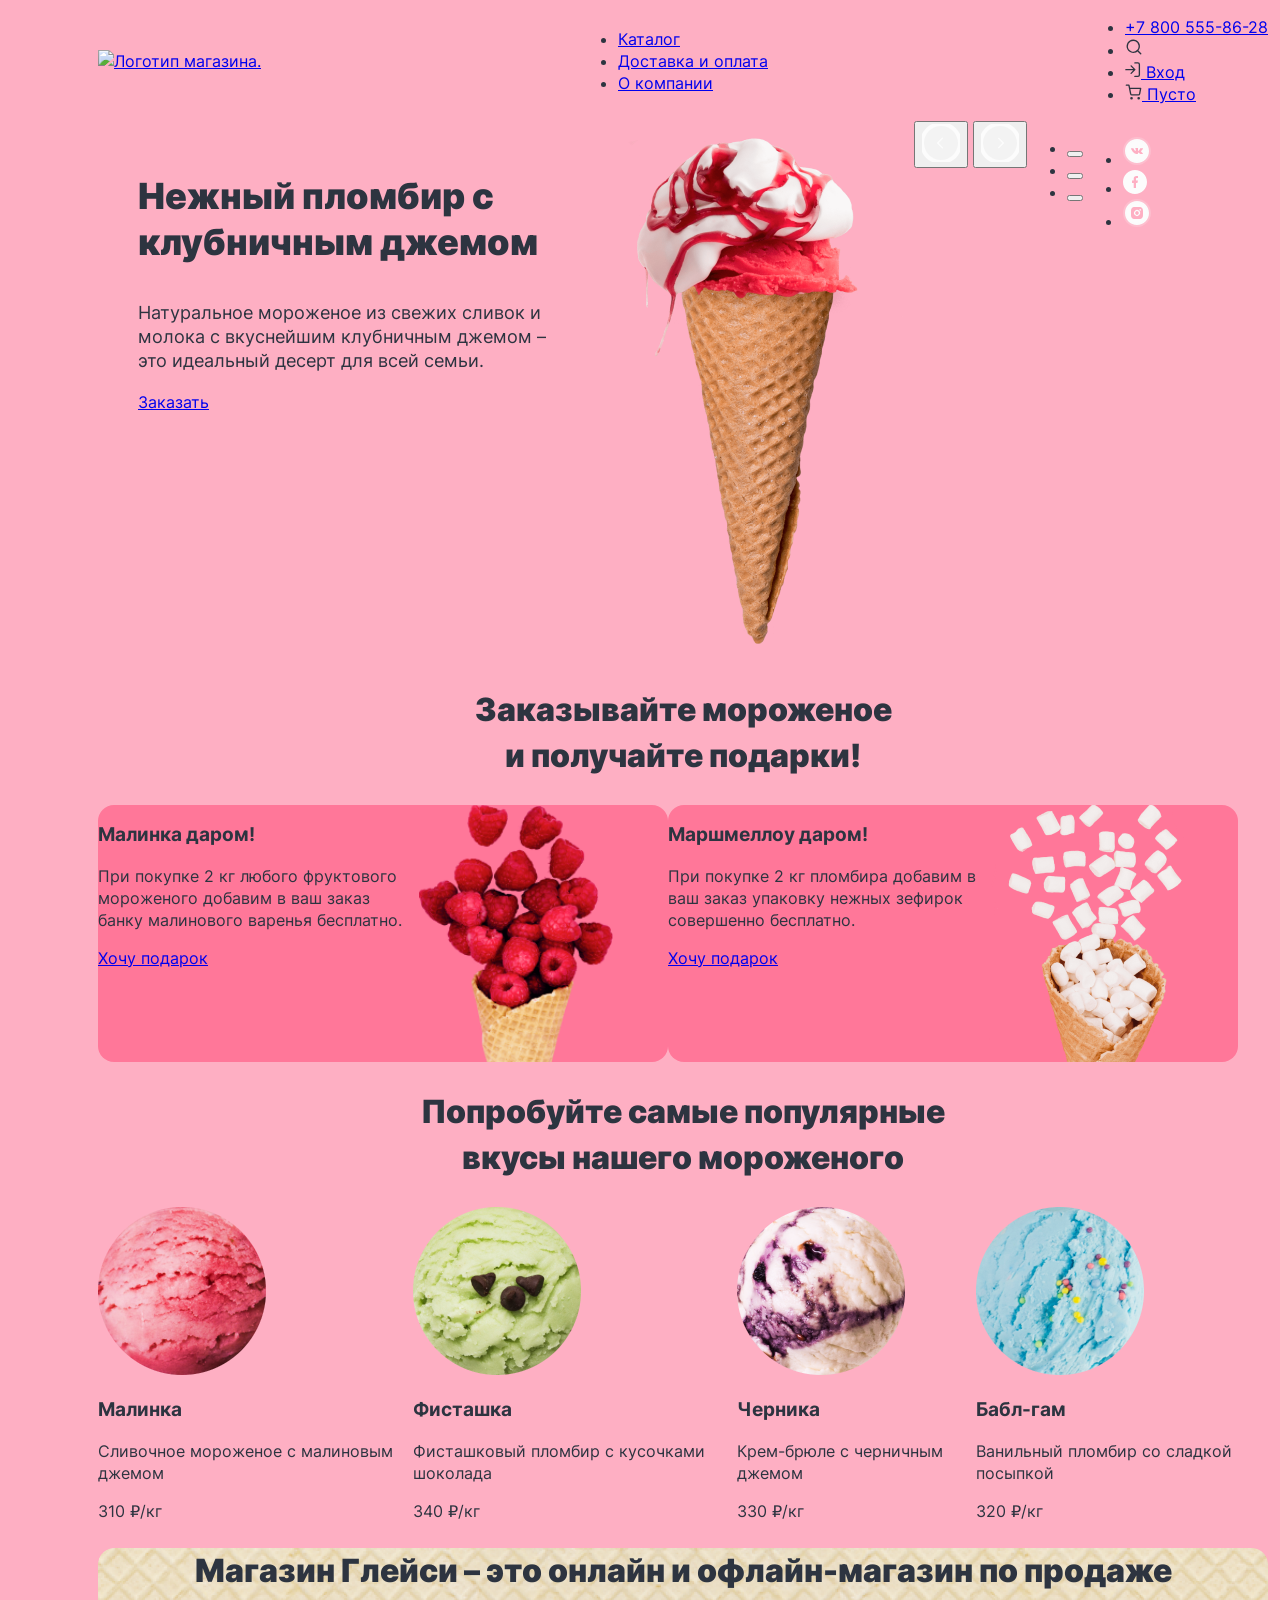
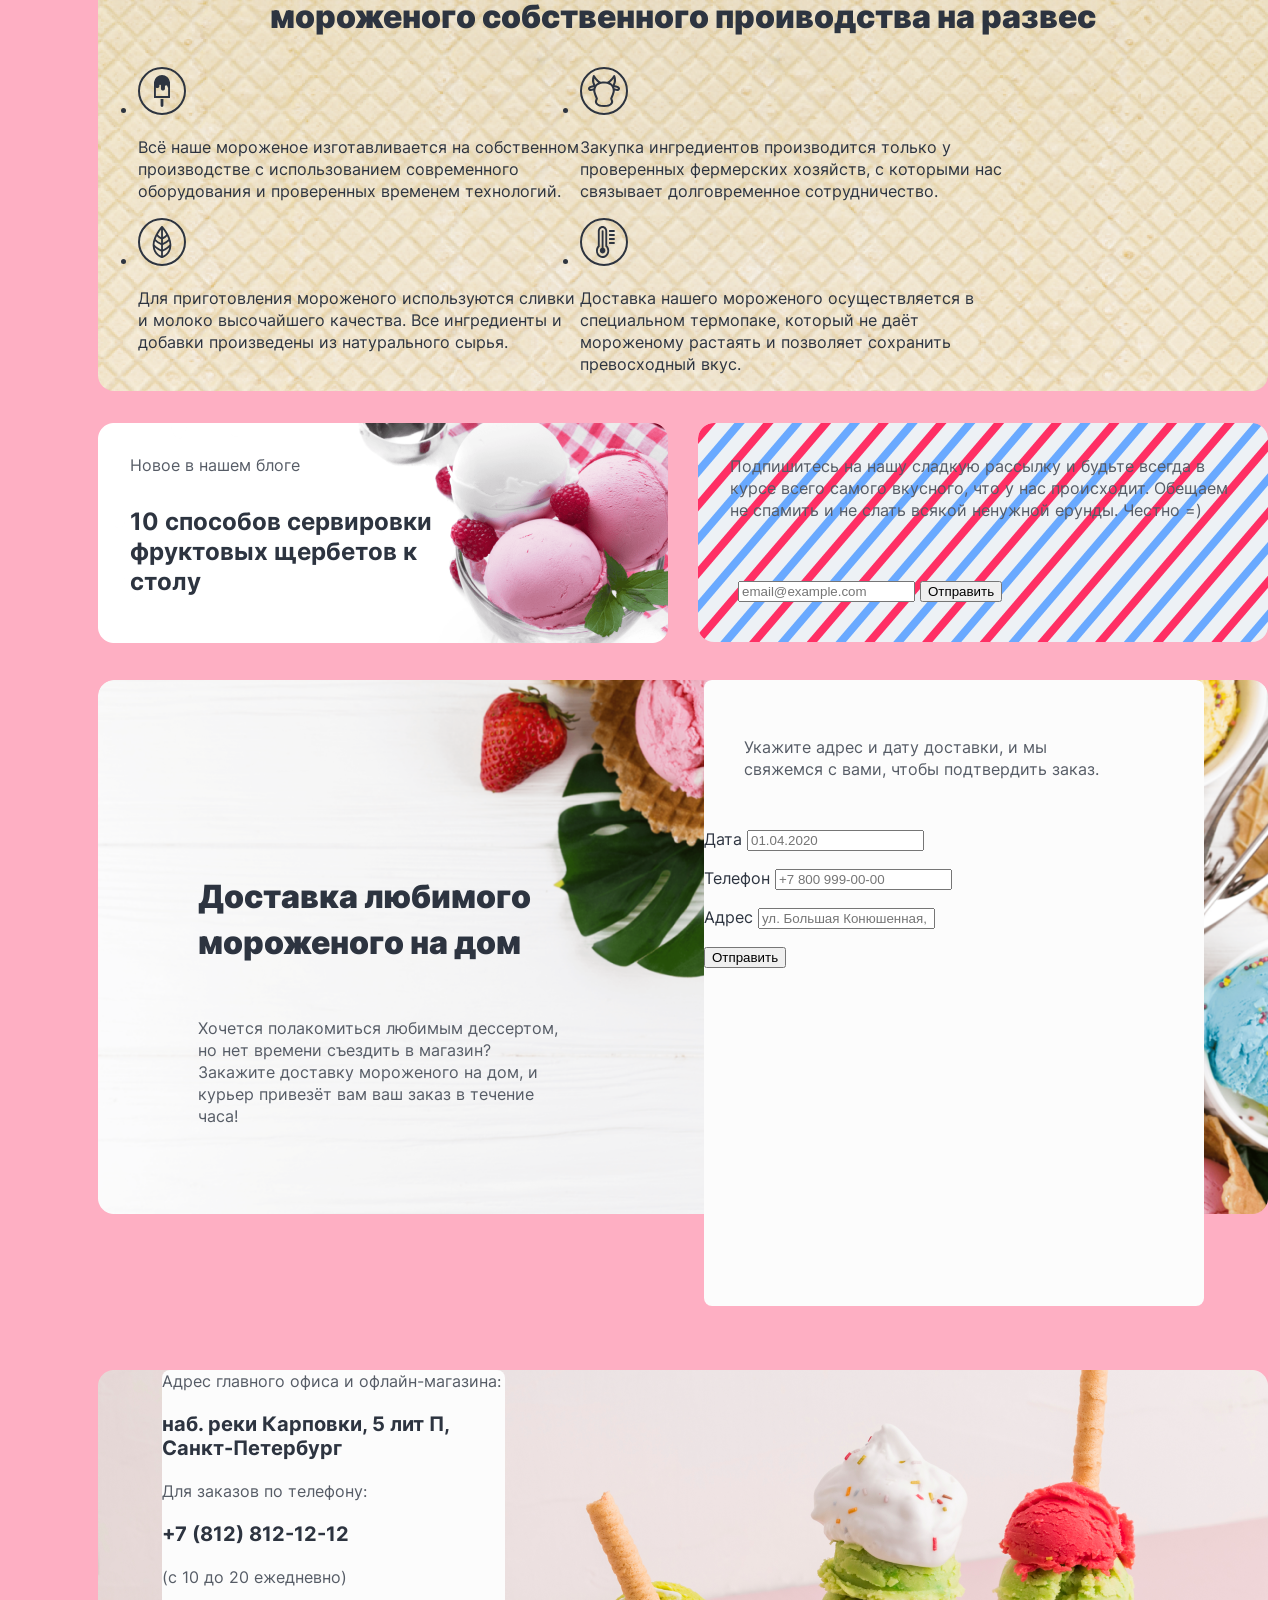
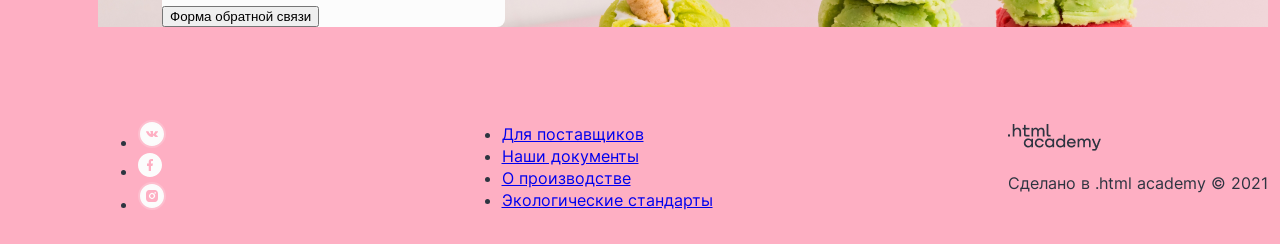
==== commit cbdf07e8: "1905" ====
--- a/index.html
+++ b/index.html
@@ -3,7 +3,7 @@
   <head>
     <meta charset="utf-8">
     <title>HTML Academy: Интернет-магазин «Gllacy Shop»</title>
-    <link rel="stylesheet" href="#">
+    <link rel="stylesheet" href="style.css">
     <link rel="icon" href="favicon.ico">
     <link rel="icon" type="image/png" sizes="32x32" href="images/favicon/32.png">
   </head>
@@ -60,9 +60,11 @@
             <h2 class="visually-hidden">Галерея товаров.</h2>
             <ul class="slaider__cards">
               <li class="slaider__card slaider__card--pink">
-                <h3 class="slaider__header">Нежный пломбир с клубничным джемом</h3>
-                <p class="slaider__subtitle">Натуральное мороженое из свежих сливок и молока с вкуснейшим клубничным джемом – это идеальный десерт для всей семьи.</p>
-                <a class="slaider__button" href="#">Заказать</a>
+                <div class="slaider__description">
+                  <h3 class="slaider__header">Нежный пломбир с клубничным джемом</h3>
+                  <p class="slaider__subtitle">Натуральное мороженое из свежих сливок и молока с вкуснейшим клубничным джемом – это идеальный десерт для всей семьи.</p>
+                  <a class="slaider__button" href="#">Заказать</a>
+                </div>
                 <img class="slaider__card--img" src="images/slider/strawberry_ice.png" alt="Пломбир с клубничным джэмом.">
               </li>
               <li class="slaider__card slaider__card--blue">
@@ -147,181 +149,214 @@
           </div>
         </section>
         <section class="banner">
-          <h2 class="banner__head-title">Заказывайте мороженое и получайте подарки!</h2>
-          <div class="banner__raspberry">
-            <h3 class="banner__title">Малинка даром!</h3>
-            <p class="banner__description">При покупке 2 кг любого фруктового мороженого добавим в ваш заказ банку малинового варенья бесплатно.</p>
-            <a class="banner__button" href="#">Хочу подарок</a>
-            <img class="banner__img" src="images/banner/raspberry.png" alt="Малина.">
-          </div>
-          <div class="banner__marshmallow">
-            <h3 class="banner__title">Маршмеллоу даром!</h3>
-            <p class="banner__description">При покупке 2 кг пломбира добавим в ваш заказ упаковку нежных зефирок совершенно бесплатно.</p>
-            <a class="banner__button" href="#">Хочу подарок</a>
-            <img class="banner__img" src="images/banner/marshmallow.png" alt="Зефирки.">
+          <div class="banner___container">
+            <h2 class="banner__head-title">Заказывайте мороженое<br> и получайте подарки!</h2>
+            <div class="banner__berry">
+              <div class="banner__raspberry">
+                <div class="banner__text">
+                  <h3 class="banner__title">Малинка даром!</h3>
+                  <p class="banner__description">При покупке 2 кг любого фруктового мороженого добавим в ваш заказ банку малинового варенья бесплатно.</p>
+                  <a class="banner__button" href="#">Хочу подарок</a>
+                </div>
+                <img class="banner__img" src="images/banner/raspberry.png" alt="Малина.">
+              </div>
+              <div class="banner__marshmallow">
+                <div class="banner__text"> 
+                  <h3 class="banner__title">Маршмеллоу даром!</h3>
+                  <p class="banner__description">При покупке 2 кг пломбира добавим в ваш заказ упаковку нежных зефирок совершенно бесплатно.</p>
+                  <a class="banner__button" href="#">Хочу подарок</a>
+                </div>
+                <img class="banner__img" src="images/banner/marshmallow.png" alt="Зефирки.">
+              </div>
+            </div>
           </div>
         </section>
         <section class="product">
-          <h2 class="product__head-title">Попробуйте самые популярные вкусы нашего мороженого</h2>
-          <div class="product__raspberry">
-            <img class="product__img" src="images/product/raspberry.png" alt="Малина.">
-            <h3 class="product__title">Малинка</h3>
-            <p class="product__description">Сливочное мороженое с малиновым джемом</p>
-            <span class="product--price">310 ₽/кг</span> 
-          </div>
-          <div class="product__pistachio">
-            <img class="product__img" src="images/product/pistachio.png" alt="Фисташка.">
-            <h3 class="product__title">Фисташка</h3>
-            <p class="product__description">Фисташковый пломбир с кусочками шоколада</p>
-            <span class="product--price">340 ₽/кг</span> 
-          </div>
-          <div class="product__blueberry">
-            <img class="product__img" src="images/product/blueberry.png" alt="Черника.">
-            <h3 class="product__title">Черника</h3>
-            <p class="product__description">Крем-брюле с черничным джемом</p>
-            <span class="product--price">330 ₽/кг</span> 
-          </div>
-          <div class="product__bubble-gum">
-            <img class="product__img" src="images/product/bubble-gum.png" alt="Бабл-гам.">
-            <h3 class="product__title">Бабл-гам</h3>
-            <p class="product__description">Ванильный пломбир со сладкой посыпкой</p>
-            <span class="product--price">320 ₽/кг</span> 
+          <div class="product__container">
+            <h2 class="product__head-title">Попробуйте самые популярные<br> вкусы нашего мороженого</h2>
+            <div class="product__container--ice">
+              <div class="product__raspberry">
+                <img class="product__img" src="images/product/raspberry.png" alt="Малина.">
+                <h3 class="product__title">Малинка</h3>
+                <p class="product__description">Сливочное мороженое с малиновым джемом</p>
+                <span class="product--price">310 ₽/кг</span> 
+              </div>
+              <div class="product__pistachio">
+                <img class="product__img" src="images/product/pistachio.png" alt="Фисташка.">
+                <h3 class="product__title">Фисташка</h3>
+                <p class="product__description">Фисташковый пломбир с кусочками шоколада</p>
+                <span class="product--price">340 ₽/кг</span> 
+              </div>
+              <div class="product__blueberry">
+                <img class="product__img" src="images/product/blueberry.png" alt="Черника.">
+                <h3 class="product__title">Черника</h3>
+                <p class="product__description">Крем-брюле с черничным джемом</p>
+                <span class="product--price">330 ₽/кг</span> 
+              </div>
+              <div class="product__bubble-gum">
+                <img class="product__img" src="images/product/bubble-gum.png" alt="Бабл-гам.">
+                <h3 class="product__title">Бабл-гам</h3>
+                <p class="product__description">Ванильный пломбир со сладкой посыпкой</p>
+                <span class="product--price">320 ₽/кг</span> 
+              </div>
+            </div>
           </div>
         </section>
         <section class="description">
-          <h2 class="description__head-title">Магазин Глейси – это онлайн и офлайн-магазин по продаже мороженого собственного проиводства на развес</h2>
-          <ul class="description__details">
-            <li class="description__text">
-              <svg aria-hidden="true" focusable="false" width="48" height="48" viewBox="0 0 48 48" fill="none" xmlns="http://www.w3.org/2000/svg">
-                <circle cx="24" cy="24" r="23" stroke="#2D3440" stroke-width="2"/>
-                <path d="M24 8a8.01 8.01 0 0 0-7.944 7.059H16v15.887h16V15.059h-.056A8.01 8.01 0 0 0 24 8Zm6.118 21.064H17.882v-8.678a1.685 1.685 0 0 0 1.45.602c1.214 0 2.005-.677 2.005-1.534v-.819a.808.808 0 0 1 1.407-.628.81.81 0 0 1 .202.628v3.097a1.76 1.76 0 0 0 1.995 1.722 1.75 1.75 0 0 0 1.995-1.647v-2.08a1.269 1.269 0 0 1 1.778-1.272 1.268 1.268 0 0 1 .754 1.272.387.387 0 0 0 0 .085 1.064 1.064 0 0 0 .63.837v8.471l.02-.056ZM22.588 38.588a1.412 1.412 0 0 0 2.824 0v-6.7h-2.824v6.7Z" fill="#2D3440"/>
-              </svg>
-              <p class="description__specialty">Всё наше мороженое изготавливается на собственном производстве с использованием современного оборудования и проверенных временем технологий.</p>
-            </li>
-            <li class="description__text">
-              <svg aria-hidden="true" focusable="false" width="48" height="48" viewBox="0 0 48 48" fill="none" xmlns="http://www.w3.org/2000/svg">
-                <circle cx="24" cy="24" r="23" stroke="#2D3440" stroke-width="2"/>
-                <path d="M34.749 18.287a12.053 12.053 0 0 0 .458-9.553 1.007 1.007 0 0 0-.337-.479 1.07 1.07 0 0 0-1.14-.109c-.18.093-.33.234-.427.407-1.322 2.285-4.163 5.969-6.244 6.14h-.093a17.336 17.336 0 0 0-2.904-.302c-.978.019-1.953.12-2.913.302h-.073c-2.081-.161-4.963-3.845-6.295-6.13a1.021 1.021 0 0 0-.425-.434 1.07 1.07 0 0 0-1.175.104c-.161.13-.279.305-.336.5a11.996 11.996 0 0 0 .406 9.544c-1.81.221-4.11.785-4.943 2.204a2.15 2.15 0 0 0 0 2.215c.239.411.593.748 1.023.97.43.224.916.323 1.402.288a7.575 7.575 0 0 0 2.518-.483 8.446 8.446 0 0 0 .135 1.62 34.441 34.441 0 0 0 1.821 5.235c.198.473.416 1.007.53 1.329-.34.808-.609 1.643-.8 2.496-.05.603.028 1.21.229 1.782.2.573.518 1.1.936 1.55C17.611 39.154 20.264 40 24.032 40c3.766 0 6.43-.846 7.928-2.517.42-.448.74-.975.94-1.549.2-.573.278-1.18.226-1.783a14.586 14.586 0 0 0-.791-2.496c.114-.322.333-.846.52-1.329a32.616 32.616 0 0 0 1.821-5.234 7.79 7.79 0 0 0 .146-1.621c.777.294 1.6.457 2.435.483.487.035.975-.065 1.406-.288.43-.222.788-.559 1.029-.97a2.15 2.15 0 0 0 0-2.215c-.822-1.369-3.122-1.973-4.943-2.194Zm-.989-6.684a9.263 9.263 0 0 1-1.04 6.15c-.26-.306-.539-.599-.832-.875a7.487 7.487 0 0 0-1.988-1.269 17.355 17.355 0 0 0 3.86-4.006Zm-19.468 0a16.957 16.957 0 0 0 3.85 4.026 6.815 6.815 0 0 0-1.967 1.269c-.298.276-.58.568-.843.875a9.283 9.283 0 0 1-1.04-6.17Zm-4.1 10.127c-.094-.162-.063-.212 0-.252.24-.393 1.446-1.007 3.756-1.238-.114.292-.218.584-.312.886-1.353.674-3.163 1.097-3.444.604Zm22.434 3.02c-.436 1.652-.999 3.27-1.685 4.841a19.56 19.56 0 0 0-.718 1.883l-.063.312.115.282c.329.767.597 1.558.8 2.365.012.318-.042.634-.158.931-.116.298-.292.57-.518.8-.749.836-2.455 1.823-6.357 1.823s-5.609-1.007-6.358-1.822a2.421 2.421 0 0 1-.677-1.732c.209-.807.48-1.598.812-2.365l.114-.282-.072-.312a15.966 15.966 0 0 0-.708-1.893 32.414 32.414 0 0 1-1.706-4.872 7.002 7.002 0 0 1 .283-3.465 7.201 7.201 0 0 1 1.923-2.937c1.57-1.53 5.13-1.872 6.368-1.883 1.238-.01 4.724.343 6.389 1.903a7.116 7.116 0 0 1 1.935 2.922 6.917 6.917 0 0 1 .281 3.46v.04Zm5.203-3.02c-.27.483-2.081.07-3.371-.595a10.09 10.09 0 0 0-.302-.895c2.29.231 3.486.845 3.715 1.238.052.04.072.09-.021.252h-.02Z" fill="#2D3440"/>
-              </svg>
-              <p class="description__specialty">Закупка ингредиентов производится только у проверенных фермерских хозяйств, с которыми нас связывает долговременное сотрудничество.</p>
-            </li>
-            <li class="description__text">
-              <svg aria-hidden="true" focusable="false" width="48" height="48" viewBox="0 0 48 48" fill="none" xmlns="http://www.w3.org/2000/svg">
-                <circle cx="24" cy="24" r="23" stroke="#2D3440" stroke-width="2"/>
-                <path d="M33.324 26.485C32.918 17.41 25.01 8.621 24.657 8.24h-.045l-.109-.124-.117-.077h-.506L23.708 8h-.045l-.163.115-.1.086h-.044c-.353.42-8.261 9.218-8.686 18.284a1.492 1.492 0 0 0 0 .2v1.042c.344 9.84 9.038 12.247 9.11 12.266h.226c.075.01.151.01.226 0 .082 0 8.767-2.474 9.101-12.266v-1.041c0-.067-.009-.134-.009-.2Zm-16.268-3.353a22.226 22.226 0 0 0 6.046 3.926v4.347c-2.214-1.156-5.621-3.21-6.624-5.015.081-1.103.266-2.194.55-3.258h.028Zm1.808-4.872a11.106 11.106 0 0 0 4.238 2.923v3.764c-2.019-.9-3.859-2.197-5.422-3.821.343-.978.739-1.935 1.184-2.866Zm11.487 2.866a17.3 17.3 0 0 1-5.423 3.821v-3.764a11.112 11.112 0 0 0 4.203-2.923 28.79 28.79 0 0 1 1.22 2.828v.038Zm-5.423-1.968v-7.643a43.22 43.22 0 0 1 3.299 4.949 8.28 8.28 0 0 1-3.317 2.656l.018.038Zm0 12.266v-4.366a22.21 22.21 0 0 0 6.074-3.907c.276 1.068.452 2.163.524 3.267-.994 1.777-4.402 3.821-6.616 4.968l.018.038ZM23.12 19.158a8.207 8.207 0 0 1-3.316-2.694 43.263 43.263 0 0 1 3.298-4.996l.018 7.69Zm-6.453 10.25a30.164 30.164 0 0 0 6.435 4.099v4.203a10.679 10.679 0 0 1-4.216-3.285 11.519 11.519 0 0 1-2.219-5.017Zm8.243 8.311v-4.222a29.675 29.675 0 0 0 6.435-4.089 11.368 11.368 0 0 1-2.2 5.036 10.53 10.53 0 0 1-4.235 3.275Z" fill="#2D3440"/>
-              </svg>
-              <p class="description__specialty">Для приготовления мороженого используются сливки и молоко высочайшего качества. Все ингредиенты и добавки произведены из натурального сырья.</p>
-            </li>
-            <li class="description__text">
-              <svg aria-hidden="true" focusable="false" width="48" height="48" viewBox="0 0 48 48" fill="none" xmlns="http://www.w3.org/2000/svg">
-                <circle cx="24" cy="24" r="23" stroke="#2D3440" stroke-width="2"/>
-                <path d="M27.189 13.07c0-1.345-.492-2.635-1.367-3.585C24.947 8.535 23.76 8 22.522 8c-1.237 0-2.424.534-3.3 1.485-.875.95-1.366 2.24-1.366 3.585v14.754c-1.197 1.327-1.864 3.112-1.856 4.969a7.685 7.685 0 0 0 .782 3.41 7.007 7.007 0 0 0 2.176 2.599 6.284 6.284 0 0 0 3.05 1.168 6.144 6.144 0 0 0 3.196-.543 6.705 6.705 0 0 0 2.577-2.124 7.489 7.489 0 0 0 1.341-3.198 7.781 7.781 0 0 0-.214-3.506 7.298 7.298 0 0 0-1.72-2.976V13.069Zm.167 19.723c.01.88-.188 1.747-.575 2.52a5.017 5.017 0 0 1-1.63 1.897 4.495 4.495 0 0 1-2.276.795 4.43 4.43 0 0 1-2.343-.51 4.88 4.88 0 0 1-1.819-1.685 5.44 5.44 0 0 1-.832-2.433 5.563 5.563 0 0 1 .363-2.566 5.125 5.125 0 0 1 1.467-2.05V13.07c0-.81.296-1.587.824-2.16a2.703 2.703 0 0 1 1.987-.894c.746 0 1.46.321 1.988.894.527.573.823 1.35.823 2.16v15.5a5.024 5.024 0 0 1 1.49 1.841 5.49 5.49 0 0 1 .533 2.382Z" fill="#2D3440"/>
-                <path d="M23.534 29.638V13.14c0-.267-.098-.524-.272-.713a.892.892 0 0 0-.656-.295.892.892 0 0 0-.656.295 1.053 1.053 0 0 0-.272.713v16.498a2.85 2.85 0 0 0-1.473 1.321A3.246 3.246 0 0 0 19.863 33c.11.703.447 1.341.949 1.8.502.46 1.137.713 1.794.713.656 0 1.292-.252 1.794-.712.502-.46.838-1.098.949-1.8a3.246 3.246 0 0 0-.343-2.042 2.85 2.85 0 0 0-1.473-1.32ZM34.667 11.94H29.1v2.016h5.567v-2.015ZM34.667 15.972H29.1v2.016h5.567v-2.016ZM34.667 20.003H29.1v2.016h5.567v-2.016ZM34.667 24.035H29.1v2.015h5.567v-2.015Z" fill="#2D3440"/>
-              </svg>
-              <p class="description__specialty">Доставка нашего мороженого осуществляется в специальном термопаке, который не даёт мороженому растаять и позволяет сохранить превосходный вкус.</p>
-            </li>
-          </ul>
-        </section>
-        <section class="news">
-          <p class="news__text">Новое в нашем блоге</p>
-          <h2 class="news__title">10 способов сервировки фруктовых щербетов к столу</h2>
-        </section>
-        <section class="subscription">
-          <p class="subscription__text">Подпишитесь на нашу сладкую рассылку и будьте всегда в курсе всего самого вкусного, что у нас происходит. Обещаем не спамить и не слать всякой ненужной ерунды. Честно =)</p>
-          <form class="distribution__form" action="https://echo.htmlacademy.ru/" method="post">
-            <label for="news--mail" class="visually-hidden">Email</label>
-            <input class="distribution__field" placeholder="email@example.com" type="email" name="news--mail" id="news--mail"
-              required>
-            <button class="distribution__button" type="submit">Отправить</button>
-          </form>
-        </section>
+          <div class="description__container">
+            <h2 class="description__head-title">Магазин Глейси – это онлайн и офлайн-магазин по продаже мороженого собственного проиводства на развес</h2>
+            <ul class="description__details">
+              <div class="description__details--row">
+                <li class="description__text">
+                  <svg aria-hidden="true" focusable="false" width="48" height="48" viewBox="0 0 48 48" fill="none" xmlns="http://www.w3.org/2000/svg">
+                    <circle cx="24" cy="24" r="23" stroke="#2D3440" stroke-width="2"/>
+                    <path d="M24 8a8.01 8.01 0 0 0-7.944 7.059H16v15.887h16V15.059h-.056A8.01 8.01 0 0 0 24 8Zm6.118 21.064H17.882v-8.678a1.685 1.685 0 0 0 1.45.602c1.214 0 2.005-.677 2.005-1.534v-.819a.808.808 0 0 1 1.407-.628.81.81 0 0 1 .202.628v3.097a1.76 1.76 0 0 0 1.995 1.722 1.75 1.75 0 0 0 1.995-1.647v-2.08a1.269 1.269 0 0 1 1.778-1.272 1.268 1.268 0 0 1 .754 1.272.387.387 0 0 0 0 .085 1.064 1.064 0 0 0 .63.837v8.471l.02-.056ZM22.588 38.588a1.412 1.412 0 0 0 2.824 0v-6.7h-2.824v6.7Z" fill="#2D3440"/>
+                  </svg>
+                  <p class="description__specialty">Всё наше мороженое изготавливается на собственном производстве с использованием современного оборудования и проверенных временем технологий.</p>
+                </li>
+                <li class="description__text">
+                  <svg aria-hidden="true" focusable="false" width="48" height="48" viewBox="0 0 48 48" fill="none" xmlns="http://www.w3.org/2000/svg">
+                    <circle cx="24" cy="24" r="23" stroke="#2D3440" stroke-width="2"/>
+                    <path d="M34.749 18.287a12.053 12.053 0 0 0 .458-9.553 1.007 1.007 0 0 0-.337-.479 1.07 1.07 0 0 0-1.14-.109c-.18.093-.33.234-.427.407-1.322 2.285-4.163 5.969-6.244 6.14h-.093a17.336 17.336 0 0 0-2.904-.302c-.978.019-1.953.12-2.913.302h-.073c-2.081-.161-4.963-3.845-6.295-6.13a1.021 1.021 0 0 0-.425-.434 1.07 1.07 0 0 0-1.175.104c-.161.13-.279.305-.336.5a11.996 11.996 0 0 0 .406 9.544c-1.81.221-4.11.785-4.943 2.204a2.15 2.15 0 0 0 0 2.215c.239.411.593.748 1.023.97.43.224.916.323 1.402.288a7.575 7.575 0 0 0 2.518-.483 8.446 8.446 0 0 0 .135 1.62 34.441 34.441 0 0 0 1.821 5.235c.198.473.416 1.007.53 1.329-.34.808-.609 1.643-.8 2.496-.05.603.028 1.21.229 1.782.2.573.518 1.1.936 1.55C17.611 39.154 20.264 40 24.032 40c3.766 0 6.43-.846 7.928-2.517.42-.448.74-.975.94-1.549.2-.573.278-1.18.226-1.783a14.586 14.586 0 0 0-.791-2.496c.114-.322.333-.846.52-1.329a32.616 32.616 0 0 0 1.821-5.234 7.79 7.79 0 0 0 .146-1.621c.777.294 1.6.457 2.435.483.487.035.975-.065 1.406-.288.43-.222.788-.559 1.029-.97a2.15 2.15 0 0 0 0-2.215c-.822-1.369-3.122-1.973-4.943-2.194Zm-.989-6.684a9.263 9.263 0 0 1-1.04 6.15c-.26-.306-.539-.599-.832-.875a7.487 7.487 0 0 0-1.988-1.269 17.355 17.355 0 0 0 3.86-4.006Zm-19.468 0a16.957 16.957 0 0 0 3.85 4.026 6.815 6.815 0 0 0-1.967 1.269c-.298.276-.58.568-.843.875a9.283 9.283 0 0 1-1.04-6.17Zm-4.1 10.127c-.094-.162-.063-.212 0-.252.24-.393 1.446-1.007 3.756-1.238-.114.292-.218.584-.312.886-1.353.674-3.163 1.097-3.444.604Zm22.434 3.02c-.436 1.652-.999 3.27-1.685 4.841a19.56 19.56 0 0 0-.718 1.883l-.063.312.115.282c.329.767.597 1.558.8 2.365.012.318-.042.634-.158.931-.116.298-.292.57-.518.8-.749.836-2.455 1.823-6.357 1.823s-5.609-1.007-6.358-1.822a2.421 2.421 0 0 1-.677-1.732c.209-.807.48-1.598.812-2.365l.114-.282-.072-.312a15.966 15.966 0 0 0-.708-1.893 32.414 32.414 0 0 1-1.706-4.872 7.002 7.002 0 0 1 .283-3.465 7.201 7.201 0 0 1 1.923-2.937c1.57-1.53 5.13-1.872 6.368-1.883 1.238-.01 4.724.343 6.389 1.903a7.116 7.116 0 0 1 1.935 2.922 6.917 6.917 0 0 1 .281 3.46v.04Zm5.203-3.02c-.27.483-2.081.07-3.371-.595a10.09 10.09 0 0 0-.302-.895c2.29.231 3.486.845 3.715 1.238.052.04.072.09-.021.252h-.02Z" fill="#2D3440"/>
+                  </svg>
+                  <p class="description__specialty">Закупка ингредиентов производится только у проверенных фермерских хозяйств, с которыми нас связывает долговременное сотрудничество.</p>
+                </li>
+              </div>
+              <div class="description__details--row">
+                <li class="description__text">
+                  <svg aria-hidden="true" focusable="false" width="48" height="48" viewBox="0 0 48 48" fill="none" xmlns="http://www.w3.org/2000/svg">
+                    <circle cx="24" cy="24" r="23" stroke="#2D3440" stroke-width="2"/>
+                    <path d="M33.324 26.485C32.918 17.41 25.01 8.621 24.657 8.24h-.045l-.109-.124-.117-.077h-.506L23.708 8h-.045l-.163.115-.1.086h-.044c-.353.42-8.261 9.218-8.686 18.284a1.492 1.492 0 0 0 0 .2v1.042c.344 9.84 9.038 12.247 9.11 12.266h.226c.075.01.151.01.226 0 .082 0 8.767-2.474 9.101-12.266v-1.041c0-.067-.009-.134-.009-.2Zm-16.268-3.353a22.226 22.226 0 0 0 6.046 3.926v4.347c-2.214-1.156-5.621-3.21-6.624-5.015.081-1.103.266-2.194.55-3.258h.028Zm1.808-4.872a11.106 11.106 0 0 0 4.238 2.923v3.764c-2.019-.9-3.859-2.197-5.422-3.821.343-.978.739-1.935 1.184-2.866Zm11.487 2.866a17.3 17.3 0 0 1-5.423 3.821v-3.764a11.112 11.112 0 0 0 4.203-2.923 28.79 28.79 0 0 1 1.22 2.828v.038Zm-5.423-1.968v-7.643a43.22 43.22 0 0 1 3.299 4.949 8.28 8.28 0 0 1-3.317 2.656l.018.038Zm0 12.266v-4.366a22.21 22.21 0 0 0 6.074-3.907c.276 1.068.452 2.163.524 3.267-.994 1.777-4.402 3.821-6.616 4.968l.018.038ZM23.12 19.158a8.207 8.207 0 0 1-3.316-2.694 43.263 43.263 0 0 1 3.298-4.996l.018 7.69Zm-6.453 10.25a30.164 30.164 0 0 0 6.435 4.099v4.203a10.679 10.679 0 0 1-4.216-3.285 11.519 11.519 0 0 1-2.219-5.017Zm8.243 8.311v-4.222a29.675 29.675 0 0 0 6.435-4.089 11.368 11.368 0 0 1-2.2 5.036 10.53 10.53 0 0 1-4.235 3.275Z" fill="#2D3440"/>
+                  </svg>
+                  <p class="description__specialty">Для приготовления мороженого используются сливки и молоко высочайшего качества. Все ингредиенты и добавки произведены из натурального сырья.</p>
+                </li>
+                <li class="description__text">
+                  <svg aria-hidden="true" focusable="false" width="48" height="48" viewBox="0 0 48 48" fill="none" xmlns="http://www.w3.org/2000/svg">
+                    <circle cx="24" cy="24" r="23" stroke="#2D3440" stroke-width="2"/>
+                    <path d="M27.189 13.07c0-1.345-.492-2.635-1.367-3.585C24.947 8.535 23.76 8 22.522 8c-1.237 0-2.424.534-3.3 1.485-.875.95-1.366 2.24-1.366 3.585v14.754c-1.197 1.327-1.864 3.112-1.856 4.969a7.685 7.685 0 0 0 .782 3.41 7.007 7.007 0 0 0 2.176 2.599 6.284 6.284 0 0 0 3.05 1.168 6.144 6.144 0 0 0 3.196-.543 6.705 6.705 0 0 0 2.577-2.124 7.489 7.489 0 0 0 1.341-3.198 7.781 7.781 0 0 0-.214-3.506 7.298 7.298 0 0 0-1.72-2.976V13.069Zm.167 19.723c.01.88-.188 1.747-.575 2.52a5.017 5.017 0 0 1-1.63 1.897 4.495 4.495 0 0 1-2.276.795 4.43 4.43 0 0 1-2.343-.51 4.88 4.88 0 0 1-1.819-1.685 5.44 5.44 0 0 1-.832-2.433 5.563 5.563 0 0 1 .363-2.566 5.125 5.125 0 0 1 1.467-2.05V13.07c0-.81.296-1.587.824-2.16a2.703 2.703 0 0 1 1.987-.894c.746 0 1.46.321 1.988.894.527.573.823 1.35.823 2.16v15.5a5.024 5.024 0 0 1 1.49 1.841 5.49 5.49 0 0 1 .533 2.382Z" fill="#2D3440"/>
+                    <path d="M23.534 29.638V13.14c0-.267-.098-.524-.272-.713a.892.892 0 0 0-.656-.295.892.892 0 0 0-.656.295 1.053 1.053 0 0 0-.272.713v16.498a2.85 2.85 0 0 0-1.473 1.321A3.246 3.246 0 0 0 19.863 33c.11.703.447 1.341.949 1.8.502.46 1.137.713 1.794.713.656 0 1.292-.252 1.794-.712.502-.46.838-1.098.949-1.8a3.246 3.246 0 0 0-.343-2.042 2.85 2.85 0 0 0-1.473-1.32ZM34.667 11.94H29.1v2.016h5.567v-2.015ZM34.667 15.972H29.1v2.016h5.567v-2.016ZM34.667 20.003H29.1v2.016h5.567v-2.016ZM34.667 24.035H29.1v2.015h5.567v-2.015Z" fill="#2D3440"/>
+                  </svg>
+                  <p class="description__specialty">Доставка нашего мороженого осуществляется в специальном термопаке, который не даёт мороженому растаять и позволяет сохранить превосходный вкус.</p>
+                </li>
+              </div>
+            </ul>
+          </div>
+        </section>
+        <div class="container__row">
+          <section class="news">
+            <div class="news__container">
+              <p class="news__text">Новое в нашем блоге</p>
+              <h2 class="news__title">10 способов сервировки фруктовых щербетов к столу</h2>
+            </div>
+          </section>
+          <section class="subscription">
+            <div class="subscription__container">
+              <p class="subscription__text">Подпишитесь на нашу сладкую рассылку и будьте всегда в курсе всего самого вкусного, что у нас происходит. Обещаем не спамить и не слать всякой ненужной ерунды. Честно =)</p>
+              <form class="distribution__form" action="https://echo.htmlacademy.ru/" method="post">
+                <label for="news--mail" class="visually-hidden">Email</label>
+                <input class="distribution__field" placeholder="email@example.com" type="email" name="news--mail" id="news--mail"
+                  required>
+                <button class="distribution__button" type="submit">Отправить</button>
+              </form>
+            </div>
+          </section>
+        </div>
         <section class="delivery">
-          <h2 class="delivery__title">Доставка любимого мороженого на дом</h2>
-          <p class="delivery__text">Хочется полакомиться любимым дессертом, но нет времени съездить в магазин? Закажите доставку мороженого на дом, и курьер привезёт вам ваш заказ в течение часа!</p>
-          <div class="delivery__issue">
-            <p class="delivery__issue--text">Укажите адрес и дату доставки, и мы свяжемся с вами, чтобы подтвердить заказ.</p>
-            <form class="delivery__form">
-              <p class="field-group delivery__form--date">
-                <label class="form-label" for="appointment-date">Дата</label>
-                <input class="field" type="text" id="appointment-date" name="appointment-date" placeholder="01.04.2020">
-              </p>
-              <p class="field-group delivery__form--phone">
-                <label class="form-label" for="appointment-phone">Телефон</label>
-                <input class="field" type="text" id="appointment-phone" name="appointment-phone" placeholder="+7 800 999-00-00">
-              </p>
-              <p class="field-group delivery__form--address">
-                <label class="form-label" for="appointment-address">Адрес</label>
-                <input class="field" type="text" id="appointment-address" name="appointment-address" placeholder="ул. Большая Конюшенная, 19/8">
-              </p>
-              <button class="button delivery__submit" type="submit">Отправить</button>
-            </form>
+          <div class="delivery__container">
+            <div class="delivery__text--container">
+              <h2 class="delivery__title">Доставка любимого мороженого на дом</h2>
+              <p class="delivery__text">Хочется полакомиться любимым дессертом, но нет времени съездить в магазин? Закажите доставку мороженого на дом, и курьер привезёт вам ваш заказ в течение часа!</p>
+            </div>
+            <div class="delivery__issue">
+              <p class="delivery__issue--text">Укажите адрес и дату доставки, и мы свяжемся с вами, чтобы подтвердить заказ.</p>
+              <form class="delivery__form">
+                <p class="field-group delivery__form--date">
+                  <label class="form-label" for="appointment-date">Дата</label>
+                  <input class="field" type="text" id="appointment-date" name="appointment-date" placeholder="01.04.2020">
+                </p>
+                <p class="field-group delivery__form--phone">
+                  <label class="form-label" for="appointment-phone">Телефон</label>
+                  <input class="field" type="text" id="appointment-phone" name="appointment-phone" placeholder="+7 800 999-00-00">
+                </p>
+                <p class="field-group delivery__form--address">
+                  <label class="form-label" for="appointment-address">Адрес</label>
+                  <input class="field" type="text" id="appointment-address" name="appointment-address" placeholder="ул. Большая Конюшенная, 19/8">
+                </p>
+                <button class="button delivery__submit" type="submit">Отправить</button>
+              </form>
+            </div>
           </div>
         </section>
         <section class="contact">
-          <p class="contact__text">Адрес главного офиса и офлайн-магазина:</p>
-          <h3 class="contact__address">наб. реки Карповки, 5 лит П, Санкт-Петербург</h3>
-          <p class="contact__text">Для заказов по телефону:</p>
-          <h3 class="contact__address">+7 (812) 812-12-12</h3>
-          <p class="contact__text">(с 10 до 20 ежедневно)</p>
-          <button class="button contact__button" type="button">Форма обратной связи</button>
+          <div class="contact__container">
+            <div class="contact__container--white">
+              <p class="contact__text">Адрес главного офиса и офлайн-магазина:</p>
+              <h3 class="contact__address">наб. реки Карповки, 5 лит П, Санкт-Петербург</h3>
+              <p class="contact__text">Для заказов по телефону:</p>
+              <h3 class="contact__address">+7 (812) 812-12-12</h3>
+              <p class="contact__text">(с 10 до 20 ежедневно)</p>
+              <button class="button contact__button" type="button">Форма обратной связи</button>
+            </div>
+          </div>
         </section>
       </main>
       <footer class="footer">
-        <div class="footer__social">
-          <h2 class="visually-hidden">Социальные сети</h2>
-          <ul class="footer__social--list">
-            <li class="footer__social--item">
-              <a class="footer__social--link" href="https://vk.com/htmlacademy">
-                <svg aria-hidden="true" focusable="false" width="28" height="28" viewBox="0 0 28 28" fill="none" xmlns="http://www.w3.org/2000/svg">
-                  <path fill-rule="evenodd" clip-rule="evenodd" d="M26 14c0 6.627-5.373 12-12 12S2 20.627 2 14 7.373 2 14 2s12 5.373 12 12Zm-11.412 2.975h-.717s-1.582.083-2.976-1.188c-1.52-1.388-2.863-4.14-2.863-4.14s-.077-.18.007-.268c.095-.098.352-.104.352-.104l1.715-.01s.161.024.277.098a.476.476 0 0 1 .149.176s.277.615.644 1.17c.716 1.085 1.05 1.322 1.293 1.206.354-.17.248-1.533.248-1.533s.007-.495-.178-.716c-.143-.17-.414-.22-.533-.235-.096-.011.062-.207.267-.295.309-.133.854-.14 1.498-.135.501.005.645.032.842.074.455.096.44.405.41 1.07-.01.2-.02.43-.02.697 0 .06-.002.124-.004.19-.01.34-.023.73.233.876.132.074.453.011 1.256-1.185.381-.566.667-1.233.667-1.233s.062-.119.16-.17c.098-.052.232-.036.232-.036l1.805-.01s.542-.056.63.158c.091.226-.203.751-.94 1.612-.696.813-1.036 1.115-1.01 1.38.02.196.242.372.67.72.888.722 1.124 1.101 1.18 1.192a.447.447 0 0 0 .011.016c.398.578-.44.623-.44.623l-1.603.02s-.345.06-.798-.214c-.237-.142-.469-.375-.69-.597-.337-.339-.649-.652-.915-.578-.447.124-.433.967-.433.967s.004.18-.098.276c-.11.105-.328.126-.328.126Z" fill="#FCFCFC"/>
-                  <path d="M14 24C8.477 24 4 19.523 4 14H0c0 7.732 6.268 14 14 14v-4Zm10-10c0 5.523-4.477 10-10 10v4c7.732 0 14-6.268 14-14h-4ZM14 4c5.523 0 10 4.477 10 10h4c0-7.732-6.268-14-14-14v4Zm0-4C6.268 0 0 6.268 0 14h4C4 8.477 8.477 4 14 4V0Z" fill="#FCFCFC" fill-opacity=".2"/>
-                </svg>
-                <span class="visually-hidden">VK</span>
-              </a>
-            </li>
-            <li class="footer__social--item">
-              <a class="footer__social--link" href="https://www.facebook.com/htmlacademy">
-                <svg aria-hidden="true" focusable="false" width="24" height="24" viewBox="0 0 24 24" fill="none" xmlns="http://www.w3.org/2000/svg">
-                  <path fill-rule="evenodd" clip-rule="evenodd" d="M24 12c0 6.627-5.373 12-12 12S0 18.627 0 12 5.373 0 12 0s12 5.373 12 12Zm-9.571.9H13V18h-2.286v-5.1H9v-2.4h1.714V8.82c0-1.826 1.102-2.82 2.653-2.82.743 0 1.447.058 1.633.084V8.1h-.857C13 8.1 13 8.682 13 9.3v1.2h2l-.571 2.4Z" fill="#FCFCFC"/>
-                </svg>
-                <span class="visually-hidden">facebook</span>
-              </a>
-            </li>
-            <li class="footer__social--item">
-              <a class="footer__social--link" href="https://www.instagram.com/htmlacademy/">
-                <svg aria-hidden="true" focusable="false" width="28" height="28" viewBox="0 0 28 28" fill="none" xmlns="http://www.w3.org/2000/svg">
-                  <path fill-rule="evenodd" clip-rule="evenodd" d="M26 14c0 6.627-5.373 12-12 12S2 20.627 2 14 7.373 2 14 2s12 5.373 12 12Zm-9.527-5.964C15.833 8.006 15.63 8 14 8s-1.834.008-2.473.036c-.64.03-1.074.13-1.457.279-.4.15-.763.387-1.063.692-.306.3-.542.662-.692 1.063-.149.383-.249.817-.279 1.457C8.006 12.167 8 12.37 8 14s.008 1.834.036 2.473c.03.64.13 1.075.279 1.457.15.4.387.763.692 1.063.3.306.662.542 1.063.692.383.148.818.249 1.457.279.64.03.843.036 2.473.036s1.834-.008 2.473-.036c.64-.03 1.075-.13 1.457-.279.4-.15.763-.387 1.063-.692.306-.3.542-.662.692-1.063.148-.383.249-.818.279-1.457.03-.64.036-.843.036-2.473s-.008-1.834-.036-2.473c-.03-.64-.13-1.075-.279-1.457-.15-.4-.387-.763-.692-1.063a2.925 2.925 0 0 0-1.063-.692c-.383-.149-.818-.249-1.457-.279Zm-4.594 3.843a3 3 0 1 1 4.242 4.242 3 3 0 0 1-4.242-4.242Zm5.801-1.56a.75.75 0 1 1-1.06 1.061.75.75 0 0 1 1.06-1.06Zm-2.407 2.408a1.8 1.8 0 1 0-2.546 2.546 1.8 1.8 0 0 0 2.546-2.546Z" fill="#FCFCFC"/>
-                  <path d="M14 24C8.477 24 4 19.523 4 14H0c0 7.732 6.268 14 14 14v-4Zm10-10c0 5.523-4.477 10-10 10v4c7.732 0 14-6.268 14-14h-4ZM14 4c5.523 0 10 4.477 10 10h4c0-7.732-6.268-14-14-14v4Zm0-4C6.268 0 0 6.268 0 14h4C4 8.477 8.477 4 14 4V0Z" fill="#FCFCFC" fill-opacity=".2"/>
-                </svg>
-                <span class="visually-hidden">instagram</span>
-              </a>
-            </li>
-         </ul>
-        </div>  
-        <div class="footer__description">
-          <ul class="footer__list">
-            <li class="footer__list--item">
-              <a class="footer__link" href="#">Для поставщиков</a>
-            </li>
-            <li class="footer__list--item">
-              <a class="footer__link" href="#">Наши документы</a>
-            </li>
-            <li class="footer__list--item">
-              <a class="footer__link" href="#">О производстве</a>
-            </li>
-            <li class="footer__list--item">
-              <a class="footer__link" href="#">Экологические стандарты</a>
-            </li>
-          </ul>
-        </div> 
-        <div class="footer-logo--academy">
-          <h2 class="visually-hidden">Ссылка на академию</h2>
-          <a class="footer-logo__link" href="https://htmlacademy.ru/">
-            <img class="logo--academy" src="images/footer/logo_htmlacademy.png" alt="Ссылка на академию.">
-          </a>
-          <p class="footer-logo__description">Сделано в .html academy © 2021</p>
-        </div>         
-      </div>
+        <div class="footer__container">
+          <div class="footer__social">
+            <h2 class="visually-hidden">Социальные сети</h2>
+            <ul class="footer__social--list">
+              <li class="footer__social--item">
+                <a class="footer__social--link" href="https://vk.com/htmlacademy">
+                  <svg aria-hidden="true" focusable="false" width="28" height="28" viewBox="0 0 28 28" fill="none" xmlns="http://www.w3.org/2000/svg">
+                    <path fill-rule="evenodd" clip-rule="evenodd" d="M26 14c0 6.627-5.373 12-12 12S2 20.627 2 14 7.373 2 14 2s12 5.373 12 12Zm-11.412 2.975h-.717s-1.582.083-2.976-1.188c-1.52-1.388-2.863-4.14-2.863-4.14s-.077-.18.007-.268c.095-.098.352-.104.352-.104l1.715-.01s.161.024.277.098a.476.476 0 0 1 .149.176s.277.615.644 1.17c.716 1.085 1.05 1.322 1.293 1.206.354-.17.248-1.533.248-1.533s.007-.495-.178-.716c-.143-.17-.414-.22-.533-.235-.096-.011.062-.207.267-.295.309-.133.854-.14 1.498-.135.501.005.645.032.842.074.455.096.44.405.41 1.07-.01.2-.02.43-.02.697 0 .06-.002.124-.004.19-.01.34-.023.73.233.876.132.074.453.011 1.256-1.185.381-.566.667-1.233.667-1.233s.062-.119.16-.17c.098-.052.232-.036.232-.036l1.805-.01s.542-.056.63.158c.091.226-.203.751-.94 1.612-.696.813-1.036 1.115-1.01 1.38.02.196.242.372.67.72.888.722 1.124 1.101 1.18 1.192a.447.447 0 0 0 .011.016c.398.578-.44.623-.44.623l-1.603.02s-.345.06-.798-.214c-.237-.142-.469-.375-.69-.597-.337-.339-.649-.652-.915-.578-.447.124-.433.967-.433.967s.004.18-.098.276c-.11.105-.328.126-.328.126Z" fill="#FCFCFC"/>
+                    <path d="M14 24C8.477 24 4 19.523 4 14H0c0 7.732 6.268 14 14 14v-4Zm10-10c0 5.523-4.477 10-10 10v4c7.732 0 14-6.268 14-14h-4ZM14 4c5.523 0 10 4.477 10 10h4c0-7.732-6.268-14-14-14v4Zm0-4C6.268 0 0 6.268 0 14h4C4 8.477 8.477 4 14 4V0Z" fill="#FCFCFC" fill-opacity=".2"/>
+                  </svg>
+                  <span class="visually-hidden">VK</span>
+                </a>
+              </li>
+              <li class="footer__social--item">
+                <a class="footer__social--link" href="https://www.facebook.com/htmlacademy">
+                  <svg aria-hidden="true" focusable="false" width="24" height="24" viewBox="0 0 24 24" fill="none" xmlns="http://www.w3.org/2000/svg">
+                    <path fill-rule="evenodd" clip-rule="evenodd" d="M24 12c0 6.627-5.373 12-12 12S0 18.627 0 12 5.373 0 12 0s12 5.373 12 12Zm-9.571.9H13V18h-2.286v-5.1H9v-2.4h1.714V8.82c0-1.826 1.102-2.82 2.653-2.82.743 0 1.447.058 1.633.084V8.1h-.857C13 8.1 13 8.682 13 9.3v1.2h2l-.571 2.4Z" fill="#FCFCFC"/>
+                  </svg>
+                  <span class="visually-hidden">facebook</span>
+                </a>
+              </li>
+              <li class="footer__social--item">
+                <a class="footer__social--link" href="https://www.instagram.com/htmlacademy/">
+                  <svg aria-hidden="true" focusable="false" width="28" height="28" viewBox="0 0 28 28" fill="none" xmlns="http://www.w3.org/2000/svg">
+                    <path fill-rule="evenodd" clip-rule="evenodd" d="M26 14c0 6.627-5.373 12-12 12S2 20.627 2 14 7.373 2 14 2s12 5.373 12 12Zm-9.527-5.964C15.833 8.006 15.63 8 14 8s-1.834.008-2.473.036c-.64.03-1.074.13-1.457.279-.4.15-.763.387-1.063.692-.306.3-.542.662-.692 1.063-.149.383-.249.817-.279 1.457C8.006 12.167 8 12.37 8 14s.008 1.834.036 2.473c.03.64.13 1.075.279 1.457.15.4.387.763.692 1.063.3.306.662.542 1.063.692.383.148.818.249 1.457.279.64.03.843.036 2.473.036s1.834-.008 2.473-.036c.64-.03 1.075-.13 1.457-.279.4-.15.763-.387 1.063-.692.306-.3.542-.662.692-1.063.148-.383.249-.818.279-1.457.03-.64.036-.843.036-2.473s-.008-1.834-.036-2.473c-.03-.64-.13-1.075-.279-1.457-.15-.4-.387-.763-.692-1.063a2.925 2.925 0 0 0-1.063-.692c-.383-.149-.818-.249-1.457-.279Zm-4.594 3.843a3 3 0 1 1 4.242 4.242 3 3 0 0 1-4.242-4.242Zm5.801-1.56a.75.75 0 1 1-1.06 1.061.75.75 0 0 1 1.06-1.06Zm-2.407 2.408a1.8 1.8 0 1 0-2.546 2.546 1.8 1.8 0 0 0 2.546-2.546Z" fill="#FCFCFC"/>
+                    <path d="M14 24C8.477 24 4 19.523 4 14H0c0 7.732 6.268 14 14 14v-4Zm10-10c0 5.523-4.477 10-10 10v4c7.732 0 14-6.268 14-14h-4ZM14 4c5.523 0 10 4.477 10 10h4c0-7.732-6.268-14-14-14v4Zm0-4C6.268 0 0 6.268 0 14h4C4 8.477 8.477 4 14 4V0Z" fill="#FCFCFC" fill-opacity=".2"/>
+                  </svg>
+                  <span class="visually-hidden">instagram</span>
+                </a>
+              </li>
+           </ul>
+          </div>  
+          <div class="footer__description">
+            <ul class="footer__list">
+              <li class="footer__list--item">
+                <a class="footer__link" href="#">Для поставщиков</a>
+              </li>
+              <li class="footer__list--item">
+                <a class="footer__link" href="#">Наши документы</a>
+              </li>
+              <li class="footer__list--item">
+                <a class="footer__link" href="#">О производстве</a>
+              </li>
+              <li class="footer__list--item">
+                <a class="footer__link" href="#">Экологические стандарты</a>
+              </li>
+            </ul>
+          </div> 
+          <div class="footer-logo--academy">
+            <h2 class="visually-hidden">Ссылка на академию</h2>
+            <a class="footer-logo__link" href="https://htmlacademy.ru/">
+              <img class="logo--academy" src="images/footer/logo_htmlacademy.png" alt="Ссылка на академию.">
+            </a>
+            <p class="footer-logo__description">Сделано в .html academy © 2021</p>
+          </div>         
+        </div>
       </footer>
     </div>
   </body>
--- a/style.css
+++ b/style.css
@@ -0,0 +1,297 @@
+@font-face {
+    font-family: "Inter";
+    font-style: normal;
+    font-weight: 400;
+    src: url("fonts/inter-400.woff2") format("woff2");
+    font-display: swap;
+}
+
+@font-face {
+    font-family: "Inter";
+    font-style: normal;
+    font-weight: 700;
+    src: url("fonts/inter-700.woff2") format("woff2");
+    font-display: swap;
+}
+
+@font-face {
+    font-family: "Inter";
+    font-style: normal;
+    font-weight: 900;
+    src: url("fonts/inter-900.woff2") format("woff2");
+    font-display: swap;
+}
+
+html{
+    height:100%;
+}
+
+body{
+    font-family: "Inter", sans-serif;
+    display: flex;
+    flex-direction: column;
+    font-size: 16px;
+    line-height: 22px;
+    margin: 0;
+    min-height: 100%;
+    min-width: none;
+    color: #2D3440;
+}
+
+.visually-hidden {
+    position: absolute;
+    width: 1px;
+    height: 1px;
+    margin: -1px;
+    border: 0;
+    padding: 0;
+    white-space: nowrap;
+    clip-path: inset(100%);
+    clip: rect(0 0 0 0);
+    overflow: hidden;
+}
+
+.container {
+    width: 1366px;
+    margin: 0 auto;
+    background-color: #FEAFC3;
+}
+
+.header {
+    width: 1170px;
+    margin: 0;
+    padding: 0;
+    position: relative;
+    display: flex;
+    justify-content: space-between;
+    align-items: center;
+    min-height: 104px;
+    margin-left: 98px;
+}
+
+.slaider__container {
+    width: 1170px;
+    display: flex;
+    margin-left: 98px;
+}
+
+.slaider__card--pink {
+    display: block;
+    display: flex;
+}
+
+.slaider__card--blue {
+    display: none;
+}
+
+.slaider__card--yellow {
+    display: none;
+}
+
+
+.slaider__header {
+    width: 470px;
+    font-weight: 900;
+    font-size: 36px;
+    line-height: 46px;
+}
+
+.slaider__subtitle {
+    width: 414px;
+    font-weight: 400;
+    font-size: 18px;
+    line-height: 24px;
+}
+
+
+.banner___container {
+    width: 1170px;
+    margin-left: 98px;
+}
+
+
+.banner__head-title {
+    font-weight: 900;
+    font-size: 32px;
+    line-height: 46px;
+    text-align: center;
+}
+
+.banner__berry {
+    display: flex;
+}
+
+.banner__raspberry {
+    width: 570px;
+    display: flex;
+    background-color: #FF7799;
+    border-radius: 16px;
+}
+
+.banner__marshmallow {
+    width: 570px;
+    display: flex;
+    background-color: #FF7799;
+    border-radius: 16px;
+}
+
+.banner__description {
+    width: 321px;
+}
+
+.product__container {
+    width: 1170px;
+    margin-left: 98px;
+}
+
+.product__head-title {
+    font-weight: 900;
+    font-size: 32px;
+    line-height: 46px;
+    text-align: center;
+}
+
+.product__container--ice {
+    display: flex;
+}
+
+.description__container {
+    width: 1170px;
+    margin-left: 98px;
+    background-image: url(images/description/waffle-background.png);
+    border-radius: 16px;
+}
+
+.description__head-title {
+    font-weight: 900;
+    font-size: 32px;
+    line-height: 46px;
+    text-align: center;
+}
+
+.description__details {
+    text-decoration: none;
+    display: flex;
+    flex-direction: column;
+}
+
+.description__details--row {
+    display: flex;
+}
+
+.description__specialty {
+    width: 442px;
+}
+
+.container__row {
+    display: flex;
+}
+
+.news__container {
+    width: 570px;
+    background-image: url(images/news/background.png);
+    margin-left: 98px;
+    background-repeat: no-repeat;
+}
+
+.news__text {
+    line-height: 20px;
+    color: #565C66;
+    padding: 32.59px 368px 0 32px;
+}
+
+.news__title {
+    font-weight: 700;
+    font-size: 24px;
+    line-height: 30px;
+    border-radius: 16px;
+    padding: 12.22px 235px 63.15px 32px;
+}
+
+.subscription__container {
+    width: 570px;
+    background-image: url(images/email/mail-background.png);
+    margin-left: 30px;
+    border-radius: 16px;
+    background-repeat: no-repeat;
+}
+
+.subscription__text {
+    color: #565C66;
+    padding: 32px 32px 42px;
+}
+
+.distribution__form {
+    padding: 0 32px 40px 40px;
+}
+
+.delivery__container {
+    width: 1170px;
+    background-image: url(images/delivery/delivery_background.png);
+    background-repeat: no-repeat;
+    margin-left: 98px;
+    border-radius: 16px;
+    display: flex;
+}
+
+.delivery__title {
+    font-weight: 900;
+    font-size: 32px;
+    line-height: 46px;
+    padding: 167px 150px 24px 100px;
+    width: 356px;
+}
+
+.delivery__text {
+    color: #565C66;
+    width: 371px;
+    padding: 0 135px 163px 100px;
+}
+
+.delivery__issue {
+    background-color: #FCFCFC;
+    border-radius: 8px;
+    width: 500px;
+    margin: 0;
+    padding: 0;
+}
+
+.delivery__issue--text {
+    color: #565C66;
+    padding: 40px 80px 32px 40px;
+}
+
+.contact__container {
+    background-image: url(images/contact/background.png);
+    width: 1170px;
+    background-repeat: no-repeat;
+    margin-left: 98px;
+}
+
+.contact__container--white {
+    background-color: #FCFCFC;
+    border-radius: 8px;
+    width: 343px;
+    margin: 64px 763px 64px 64px;
+}
+
+.contact__text {
+    color: #565C66;
+}
+
+
+.contact__address {
+    font-weight: 700;
+    font-size: 20px;
+    line-height: 24px;
+}
+
+
+.footer__container {
+    width: 1170px;
+    margin-left: 98px;
+    display: flex;
+    justify-content: space-between;
+    align-items: center;
+    min-height: 153px;
+}
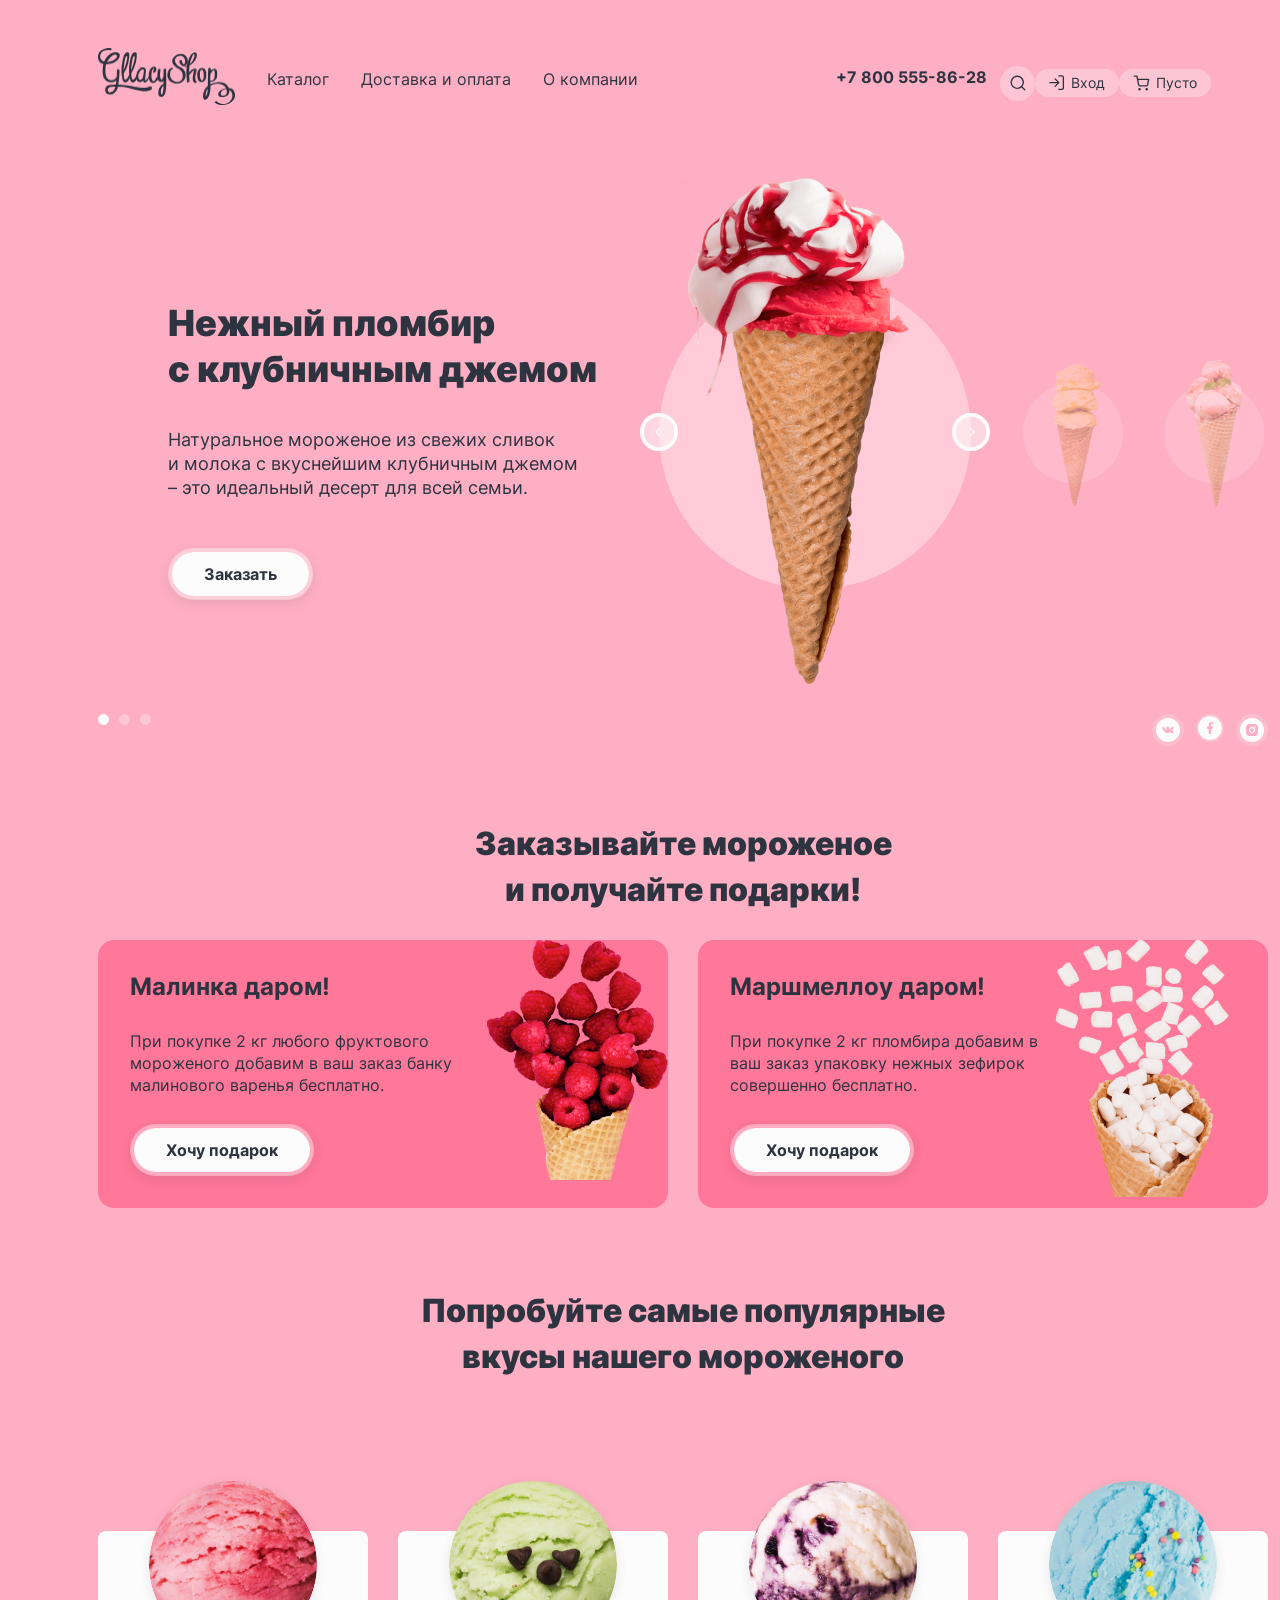
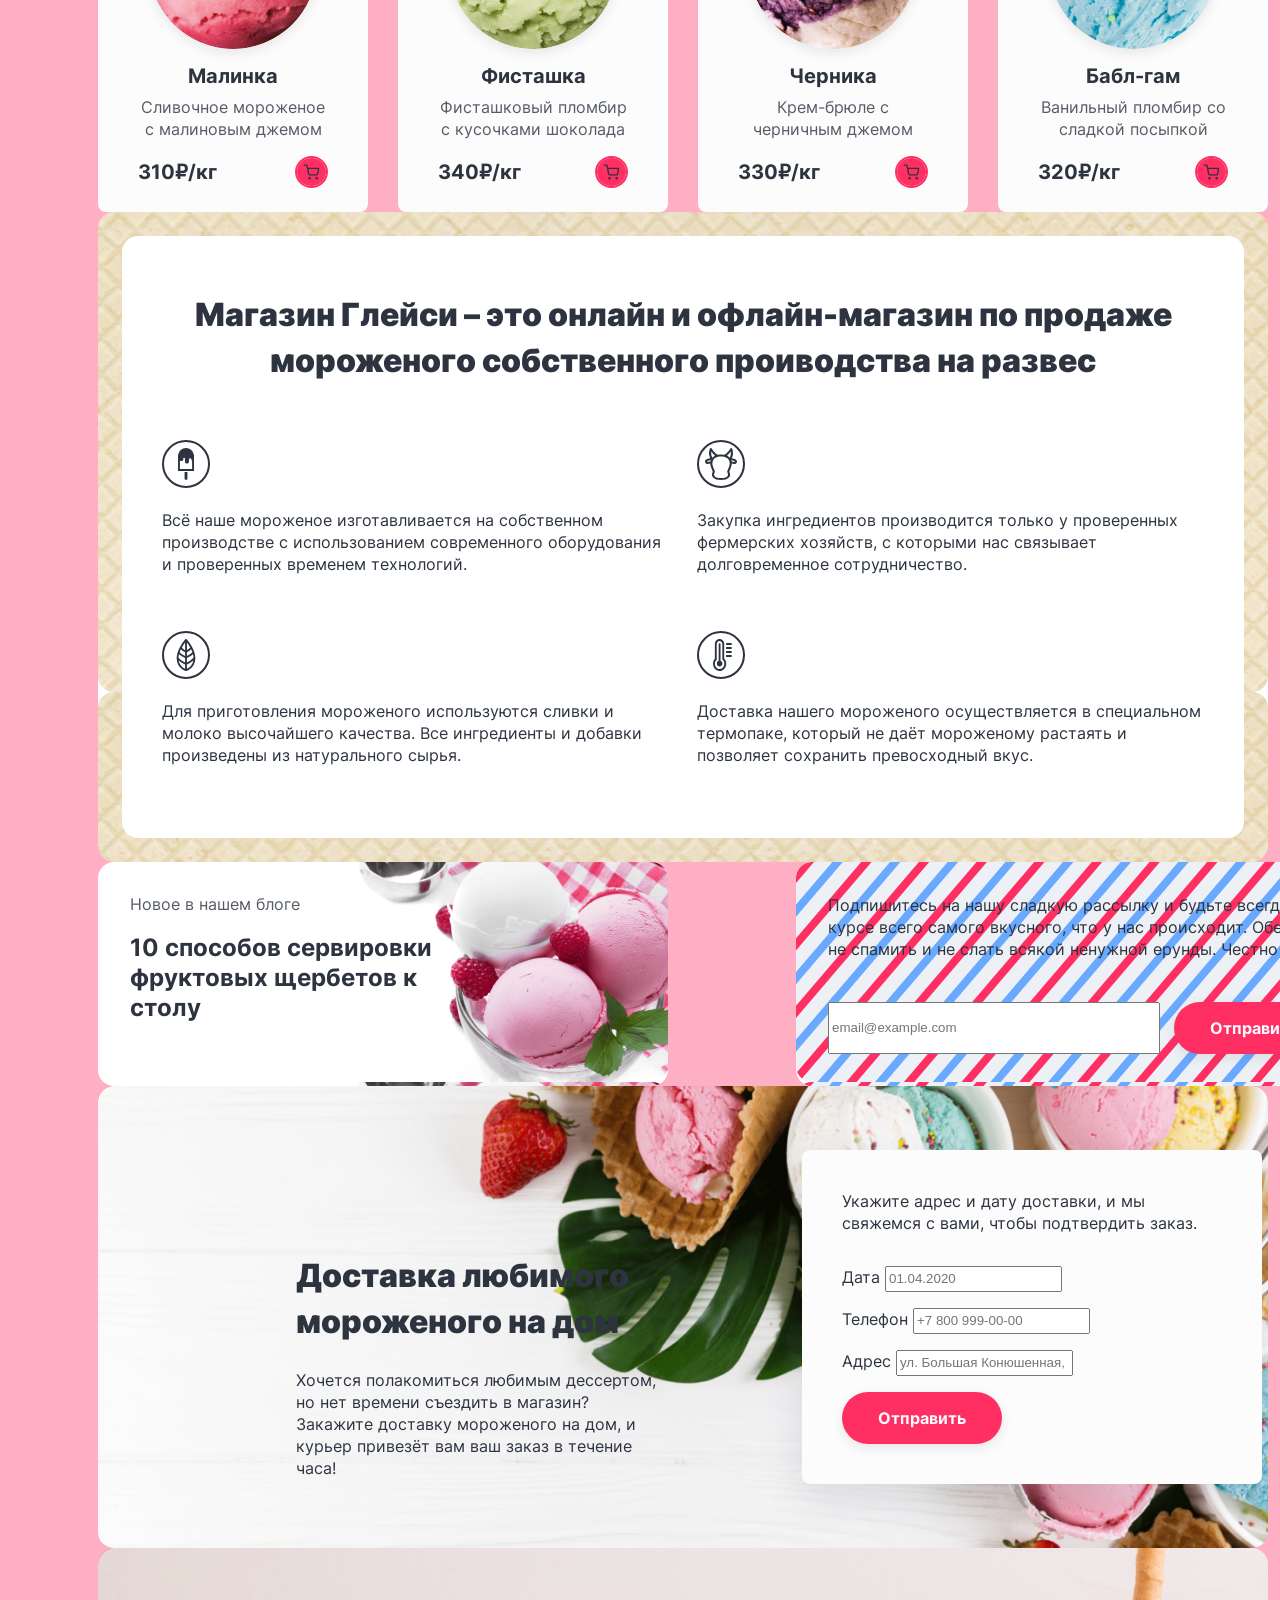
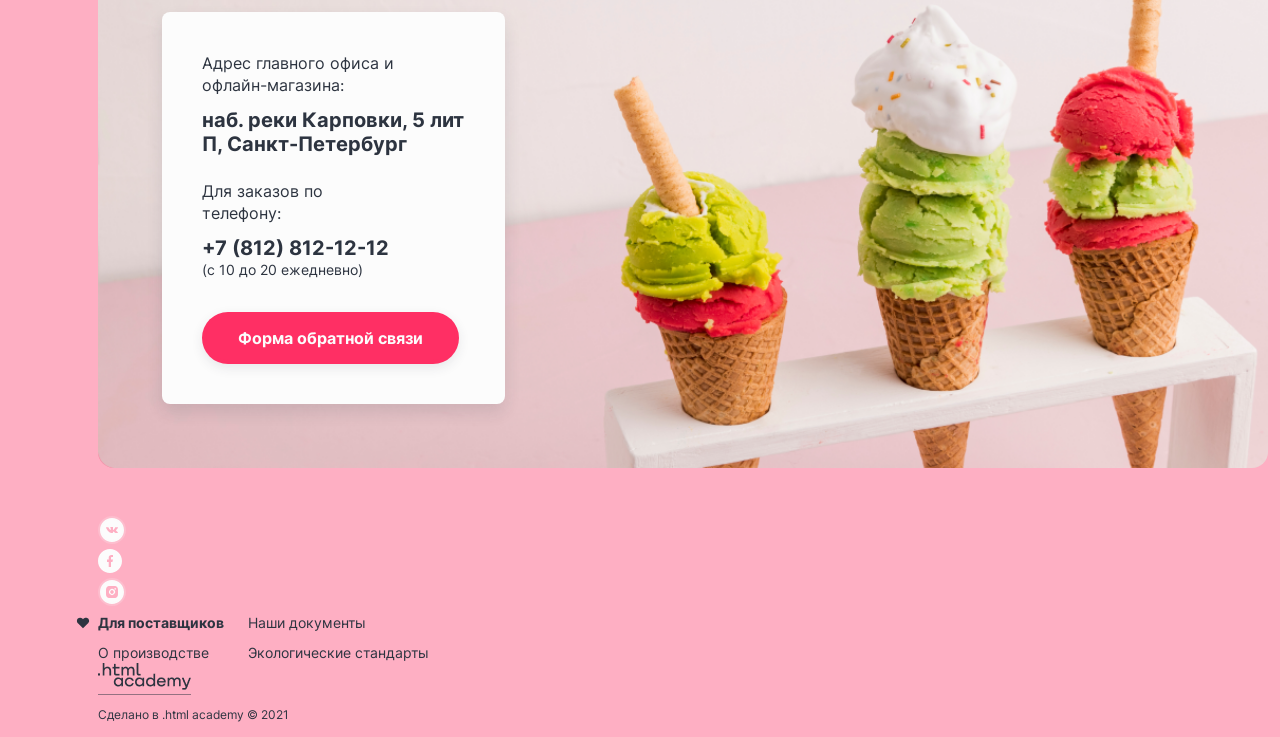
==== commit 64fd7319: "/" ====
--- a/index.html
+++ b/index.html
@@ -4,122 +4,470 @@
     <meta charset="utf-8">
     <title>HTML Academy: Интернет-магазин «Gllacy Shop»</title>
     <link rel="stylesheet" href="style.css">
-    <link rel="icon" href="favicon.ico">
+    <link rel="icon" href="images/favicon/favicon.ico">
     <link rel="icon" type="image/png" sizes="32x32" href="images/favicon/32.png">
   </head>
   <body>
-    <div class="container">
-      <header class="header">
-        <a class="navigation__logo" href="index.html">
-          <img class="header-logo" alt="Логотип магазина." src="images/header/Logo.png">
-        </a>
-        <ul class="navigation__list">
-          <li class="navigation__item">
-            <a class="navigation__link" href="catalog.html">Каталог</a>
-          </li> 
-          <li class="navigation__item">
-            <a class="navigation__link" href="#">Доставка и оплата</a>
-          </li> 
-          <li class="navigation__item">
-            <a class="navigation__link" href="#">О компании</a>
-         </li>
-        </ul>
-        <ul class="navigation__list navigation__user">
-          <li class="navigation__item">
-            <a class="navigation__link navigation__link--phone" href="tel:+78128121212">+7 800 555-86-28</a>
-          </li> 
-          <li class="navigation__item">
-            <a class="navigation__button" href="#">
-              <svg aria-hidden="true" focusable="false" width="18" height="18" viewBox="0 0 18 18" fill="none" xmlns="http://www.w3.org/2000/svg">
-                <path fill-rule="evenodd" clip-rule="evenodd" d="M2.913 8.246a5.333 5.333 0 1 1 9.17 3.705.655.655 0 0 0-.132.132 5.333 5.333 0 0 1-9.038-3.837Zm9.552 5.162a6.667 6.667 0 1 1 .943-.943l2.81 2.81a.667.667 0 0 1-.943.943l-2.81-2.81Z" fill="#2D3440"/>
-              </svg>
-              <span class="visually-hidden">Поиск</span>
+    <div class="main-container">
+      <div class="container container__blue container__yellow">
+        <header class="header container__content">
+          <nav class="navigation">
+            <a class="navigation__logo" href="index.html">
+              <img class="header-logo" alt="Логотип магазина." src="images/header/logo.png" width="137px" height="57px">
             </a>
-          </li>  
-          <li class="navigation__item">
-            <a class="navigation__button" href="#">
-              <svg aria-hidden="true" focusable="false" width="16" height="16" viewBox="0 0 16 16" fill="none" xmlns="http://www.w3.org/2000/svg">
-                <path fill-rule="evenodd" clip-rule="evenodd" d="M9.208.875c0-.368.299-.667.667-.667h3a2.167 2.167 0 0 1 2.167 2.167v10.5a2.167 2.167 0 0 1-2.167 2.167h-3a.667.667 0 0 1 0-1.334h3a.834.834 0 0 0 .833-.833v-10.5a.833.833 0 0 0-.833-.833h-3a.667.667 0 0 1-.667-.667ZM5.654 3.404c.26-.26.682-.26.942 0l3.746 3.745a.664.664 0 0 1 0 .952l-3.746 3.745a.667.667 0 1 1-.942-.942l2.612-2.612H.875a.667.667 0 0 1 0-1.334h7.39L5.655 4.346a.667.667 0 0 1 0-.942Z" fill="#2D3440"/>
-              </svg>
-              <span class="navigation__button--login">Вход</span>
-            </a>
-          </li> 
-          <li class="navigation__item">
-            <a class="navigation__button" href="#">
-              <svg aria-hidden="true" focusable="false" width="17" height="16" viewBox="0 0 17 16" fill="none" xmlns="http://www.w3.org/2000/svg">
-                <path fill-rule="evenodd" clip-rule="evenodd" d="M1.313.49a.667.667 0 0 0 0 1.333h2.06l.54 2.696a.662.662 0 0 0 .011.056l1.09 5.44a1.97 1.97 0 0 0 1.962 1.586h6.325a1.97 1.97 0 0 0 1.963-1.586l.001-.005 1.043-5.47a.667.667 0 0 0-.655-.791H5.12l-.545-2.724A.667.667 0 0 0 3.92.49H1.313ZM6.32 9.754l-.935-4.672h9.462l-.892 4.675a.637.637 0 0 1-.636.51H6.958a.637.637 0 0 1-.637-.512v-.001Zm-1.11 4.44a1.318 1.318 0 1 1 2.636 0 1.318 1.318 0 0 1-2.637 0Zm7.17 0a1.318 1.318 0 1 1 2.636 0 1.318 1.318 0 0 1-2.637 0Z" fill="#2D3440"/>
-              </svg>
-              <span class="navigation__button--cart">Пусто</span>
-            </a>
-          </li> 
-        </ul>
-      </header>
-      <main class="main__container"> 
-        <section class="main__slaider">
-          <div class="slaider__container">
-            <h2 class="visually-hidden">Галерея товаров.</h2>
-            <ul class="slaider__cards">
-              <li class="slaider__card slaider__card--pink">
-                <div class="slaider__description">
-                  <h3 class="slaider__header">Нежный пломбир с клубничным джемом</h3>
-                  <p class="slaider__subtitle">Натуральное мороженое из свежих сливок и молока с вкуснейшим клубничным джемом – это идеальный десерт для всей семьи.</p>
-                  <a class="slaider__button" href="#">Заказать</a>
-                </div>
-                <img class="slaider__card--img" src="images/slider/strawberry_ice.png" alt="Пломбир с клубничным джэмом.">
-              </li>
-              <li class="slaider__card slaider__card--blue">
-                <h3 class="slaider__header">Сливочное мороженое со вкусом банана</h3>
-                <p class="slaider__subtitle">Сливочное мороженое с ярким банановым вкусом подарит вам свежесть и наслаждение даже в самый жаркий летний день.</p>
-                <a class="slaider__button" href="#">Заказать</a>
-                <img class="slaider__card--img" src="images/slider/banana_ice.png" alt="Пломбир со вкусом банана.">
-              </li>
-              <li class="slaider__card slaider__card--yellow">
-                <h3 class="slaider__header">Карамельный пломбир с маршмеллоу</h3>
-                <p class="slaider__subtitle">Необычный сладкий десерт с карамельным топпингом и кусочками зефира завоюет сердца сладкоежек всех возрастов.</p>
-                <a class="slaider__button" href="#">Заказать</a>
-                <img class="slaider__card--img" src="images/slider/marshmallow_ice.png" alt="Карамельный пломбир с маршмеллоу.">
-              </li>
+            <ul class="navigation__list navigation__list--place list">
+              <li class="navigation__item navigation__item--catalog">
+                <a class="navigation__link navigation__link--site navigation__link--active" href="catalog.html">Каталог</a>
+                <ul class="roll list">
+                  <li class="roll__list--title">
+                    <a class="roll__link--title" href="#">Новинки</a>
+                  </li>
+                  <li class="roll__list">
+                    <a class="roll__link" href="#">Сливочное</a>  
+                  </li>
+                  <li class="roll__list roll__list--choice">            
+                    <a class="roll__link roll__link--choice" href="#">Щербеты</a> 
+                  </li>
+                  <li class="roll__list">          
+                    <a class="roll__link" href="#">Фруктовый лед</a>
+                  </li>
+                  <li class="roll__list">             
+                    <a class="roll__link" href="#">Мелорин</a>                
+                  </li>
+                </ul>
+              </li> 
+              <li class="navigation__item">
+                <a class="navigation__link navigation__link--site" href="#">Доставка и оплата</a>
+              </li> 
+              <li class="navigation__item">
+                <a class="navigation__link navigation__link--site" href="#">О компании</a>
+             </li>
             </ul>
-            <div class="salider__button--arrow">
-              <button class="slaider__bttn slaider__bttn-previous" type="button">
-                <span class="visually-hidden">Предыдущий слайд.</span>
-                <svg aria-hidden="true" focusable="false" width="38" height="38" viewBox="0 0 38 38" fill="none" xmlns="http://www.w3.org/2000/svg">
-                  <path d="M0 19C0 8.507 8.507 0 19 0s19 8.507 19 19-8.507 19-19 19S0 29.493 0 19Z" fill="#FCFCFC" fill-opacity=".3"/>
-                  <path fill-rule="evenodd" clip-rule="evenodd" d="M20.803 14.805a.665.665 0 1 0-.94-.94l-4.668 4.668a.665.665 0 0 0-.003.938l.004.003 4.668 4.668a.665.665 0 1 0 .94-.94l-4.199-4.199 4.198-4.198Z" fill="#FCFCFC"/>
-                  <path d="M19 36C9.611 36 2 28.389 2 19h-4c0 11.598 9.402 21 21 21v-4Zm17-17c0 9.389-7.611 17-17 17v4c11.598 0 21-9.402 21-21h-4ZM19 2c9.389 0 17 7.611 17 17h4C40 7.402 30.598-2 19-2v4Zm0-4C7.402-2-2 7.402-2 19h4C2 9.611 9.611 2 19 2v-4Z" fill="#FCFCFC"/>
-                </svg>
-              </button>
-              <button class="slaider__bttn slaider__bttn-next" type="button">
-                <span class="visually-hidden">Следующий слайд.</span>
-                <svg aria-hidden="true" focusable="false" width="38" height="38" viewBox="0 0 38 38" fill="none" xmlns="http://www.w3.org/2000/svg">
-                  <path d="M0 19C0 8.507 8.507 0 19 0s19 8.507 19 19-8.507 19-19 19S0 29.493 0 19Z" fill="#FCFCFC" fill-opacity=".3"/>
-                  <path fill-rule="evenodd" clip-rule="evenodd" d="M18.135 13.865a.665.665 0 0 0-.94.94l4.201 4.201-4.201 4.202a.665.665 0 0 0 .94.94l4.669-4.668.003-.003c.26-.26.26-.681 0-.94l-4.672-4.672Z" fill="#FCFCFC"/>
-                  <path d="M19 36C9.611 36 2 28.389 2 19h-4c0 11.598 9.402 21 21 21v-4Zm17-17c0 9.389-7.611 17-17 17v4c11.598 0 21-9.402 21-21h-4ZM19 2c9.389 0 17 7.611 17 17h4C40 7.402 30.598-2 19-2v4Zm0-4C7.402-2-2 7.402-2 19h4C2 9.611 9.611 2 19 2v-4Z" fill="#FCFCFC"/>
-                </svg>
-              </button>
+            <div class="navigation__wrapper">
+              <address class="navigation__phone">
+                <a class="navigation__phone--link" href="tel:+78128121212">+7 800 555-86-28</a>
+              </address>
+              <ul class="navigation__list navigation__user list">
+                <li class="navigation__item navigation__item--user navigation__search--open navigation__drop">
+                  <a class="navigation__link navigation__link--user navigation__button--search navigation__link--active" href="#">
+                    <svg class="navigation__icon" aria-hidden="true" focusable="false" width="18" height="18" viewBox="0 0 18 18" fill="none" xmlns="http://www.w3.org/2000/svg">
+                      <path fill-rule="evenodd" clip-rule="evenodd" d="M2.913 8.246a5.333 5.333 0 1 1 9.17 3.705.655.655 0 0 0-.132.132 5.333 5.333 0 0 1-9.038-3.837Zm9.552 5.162a6.667 6.667 0 1 1 .943-.943l2.81 2.81a.667.667 0 0 1-.943.943l-2.81-2.81Z" fill="#2D3440"/>
+                    </svg>
+                    <span class="visually-hidden">Поиск</span>
+                  </a>
+                  <div class="search__form--conteiner">
+                    <form class="search__form" action="https://echo.htmlacademy.ru/" method="post">
+                      <input class="search__field" type="search" placeholder="Поиск по сайту">
+                    </form>
+                  </div>
+                </li>  
+                <li class="navigation__item navigation__item--user navigation__login--open navigation__drop">
+                  <a class="navigation__link navigation__link--user navigation__button navigation__link--active" href="#">
+                    <svg class="navigation__icon navigation__icon--shift" aria-hidden="true" focusable="false" width="16" height="16" viewBox="0 0 16 16" fill="none" xmlns="http://www.w3.org/2000/svg">
+                      <path fill-rule="evenodd" clip-rule="evenodd" d="M9.208.875c0-.368.299-.667.667-.667h3a2.167 2.167 0 0 1 2.167 2.167v10.5a2.167 2.167 0 0 1-2.167 2.167h-3a.667.667 0 0 1 0-1.334h3a.834.834 0 0 0 .833-.833v-10.5a.833.833 0 0 0-.833-.833h-3a.667.667 0 0 1-.667-.667ZM5.654 3.404c.26-.26.682-.26.942 0l3.746 3.745a.664.664 0 0 1 0 .952l-3.746 3.745a.667.667 0 1 1-.942-.942l2.612-2.612H.875a.667.667 0 0 1 0-1.334h7.39L5.655 4.346a.667.667 0 0 1 0-.942Z" fill="#2D3440"/>
+                    </svg>
+                    <span class="navigation__button--login">Вход</span>
+                  </a>
+                  <div class="signin">
+                    <h2 class="signin__title">Личный кабинет</h2>
+                    <form class="entry__form" action="https://echo.htmlacademy.ru/" method="post">
+                      <p class="email__form">
+                        <label class="visually-hidden" for="entry-email">Email</label>
+                        <input class="entry__field" placeholder="email@example.com" type="email" name="entry-email" id="entry-email" required>
+                      </p>
+                      <p class="password__form">
+                        <label class="visually-hidden" for="password">Password</label>
+                        <input class="password__field" placeholder="******" type="password" name="pass" id="password" required>
+                      </p>
+                      <div class="signin__part">
+                        <button class="entry__button button--send" type="submit">Войти</button>
+                        <div class="signin__text">
+                          <a class="forgot__password" href="#">Забыли пароль?</a>
+                          <a class="registration" href="#">Регистрация</a>
+                        </div>
+                     </div>
+                    </form>
+                  </div>
+                </li> 
+                <li class="navigation__item navigation__item--user navigation__drop">
+                  <a class="navigation__link navigation__link--user navigation__button navigation__link--active" href="#">
+                    <svg class="navigation__icon navigation__icon--shift" aria-hidden="true" focusable="false" width="17" height="16" viewBox="0 0 17 16" fill="none" xmlns="http://www.w3.org/2000/svg">
+                      <path fill-rule="evenodd" clip-rule="evenodd" d="M1.313.49a.667.667 0 0 0 0 1.333h2.06l.54 2.696a.662.662 0 0 0 .011.056l1.09 5.44a1.97 1.97 0 0 0 1.962 1.586h6.325a1.97 1.97 0 0 0 1.963-1.586l.001-.005 1.043-5.47a.667.667 0 0 0-.655-.791H5.12l-.545-2.724A.667.667 0 0 0 3.92.49H1.313ZM6.32 9.754l-.935-4.672h9.462l-.892 4.675a.637.637 0 0 1-.636.51H6.958a.637.637 0 0 1-.637-.512v-.001Zm-1.11 4.44a1.318 1.318 0 1 1 2.636 0 1.318 1.318 0 0 1-2.637 0Zm7.17 0a1.318 1.318 0 1 1 2.636 0 1.318 1.318 0 0 1-2.637 0Z" fill="#2D3440"/>
+                    </svg>
+                    <span class="navigation__button--cart">Пусто</span>
+                  </a>
+                  <div class="cart__info">
+                    <p class="cart__info--details">Ваша корзина пока пуста</p>
+                  </div>
+                </li> 
+              </ul>
+            </div>       
+          </nav>
+        </header>
+        <main class="main__index"> 
+          <section class="main__slaider container__content">
+            <div class="slaider__container">
+              <h2 class="visually-hidden">Галерея товаров.</h2>
+              <div class="slaider__wrapper">
+                <div class="slaider__cards list">
+                  <h3 class="slaider__header">Нежный пломбир<br> с клубничным джемом</h3>
+                  <p class="slaider__subtitle">Натуральное мороженое из свежих сливок<br> и молока с вкуснейшим клубничным джемом <br>– это идеальный десерт для всей семьи.</p>
+                  <a class="button slaider__button button--default" href="#">Заказать</a>
+                </div>
+                <ul class="slaider__card list">
+                  <li class="slaider__card__item">
+                    <div class="slaider__card--img">
+                      <img class="slaider--img" src="images/slider/strawberry_ice.png" width="306" height="507" alt="Пломбир с клубничным джэмом.">
+                      <div class="salider__button--arrow">
+                        <button class="slaider__bttn" type="button">
+                          <span class="visually-hidden">Предыдущий слайд.</span>
+                          <svg class="slaider__button--image" aria-hidden="true" focusable="false" width="38" height="38" viewBox="0 0 38 38" fill="none" xmlns="http://www.w3.org/2000/svg">
+                            <path d="M0 19C0 8.507 8.507 0 19 0s19 8.507 19 19-8.507 19-19 19S0 29.493 0 19Z" fill="#FCFCFC" fill-opacity=".3"/>
+                            <path fill-rule="evenodd" clip-rule="evenodd" d="M20.803 14.805a.665.665 0 1 0-.94-.94l-4.668 4.668a.665.665 0 0 0-.003.938l.004.003 4.668 4.668a.665.665 0 1 0 .94-.94l-4.199-4.199 4.198-4.198Z" fill="#FCFCFC"/>
+                            <path d="M19 36C9.611 36 2 28.389 2 19h-4c0 11.598 9.402 21 21 21v-4Zm17-17c0 9.389-7.611 17-17 17v4c11.598 0 21-9.402 21-21h-4ZM19 2c9.389 0 17 7.611 17 17h4C40 7.402 30.598-2 19-2v4Zm0-4C7.402-2-2 7.402-2 19h4C2 9.611 9.611 2 19 2v-4Z" fill="#FCFCFC"/>
+                          </svg>
+                        </button>
+                        <button class="slaider__bttn" type="button">
+                          <span class="visually-hidden">Следующий слайд.</span>
+                          <svg class="slaider__button--image" aria-hidden="true" focusable="false" width="38" height="38" viewBox="0 0 38 38" fill="none" xmlns="http://www.w3.org/2000/svg">
+                            <path d="M0 19C0 8.507 8.507 0 19 0s19 8.507 19 19-8.507 19-19 19S0 29.493 0 19Z" fill="#FCFCFC" fill-opacity=".3"/>
+                            <path fill-rule="evenodd" clip-rule="evenodd" d="M18.135 13.865a.665.665 0 0 0-.94.94l4.201 4.201-4.201 4.202a.665.665 0 0 0 .94.94l4.669-4.668.003-.003c.26-.26.26-.681 0-.94l-4.672-4.672Z" fill="#FCFCFC"/>
+                            <path d="M19 36C9.611 36 2 28.389 2 19h-4c0 11.598 9.402 21 21 21v-4Zm17-17c0 9.389-7.611 17-17 17v4c11.598 0 21-9.402 21-21h-4ZM19 2c9.389 0 17 7.611 17 17h4C40 7.402 30.598-2 19-2v4Zm0-4C7.402-2-2 7.402-2 19h4C2 9.611 9.611 2 19 2v-4Z" fill="#FCFCFC"/>
+                          </svg>
+                        </button>
+                      </div>
+                    </div>
+                  </li>
+                  <li class="slaider__card--next">
+                    <div class="slaider__card--photo">
+                      <img class="slaider__card--small-img" src="images/slider/banana__next.png" width="66" height="150" alt="Пломбир со вкусом банана.">
+                    </div>
+                  </li>
+                  <li class="slaider__card--next">
+                    <div class="slaider__card--photo">
+                      <img class="slaider__card--small-img" src="images/slider/marshmallow_next.png" width="66" height="150" alt="Карамельный пломбир с маршмеллоу.">
+                    </div>
+                  </li>
+                </ul>
+              </div>
+              <div class="slaider__social">
+                <ul class="slaider__pagination list">
+                  <li class="slaider__pagination--item">
+                    <button class="button slaider__pagination--button" type="button">
+                      <span class="visually-hidden">1 товар.</span>
+                    </button>
+                  </li>
+                  <li class="slaider__pagination--item">
+                    <button class="button slaider__pagination--button slaider__pagination--button-inactive" type="button">
+                      <span class="visually-hidden">2 товар.</span>
+                    </button>
+                  </li>
+                  <li class="slaider__pagination--item">
+                    <button class="button slaider__pagination--button slaider__pagination--button-inactive" type="button">
+                      <span class="visually-hidden">3 товар.</span>
+                    </button>
+                  </li>
+                </ul>
+                <h2 class="visually-hidden">Социальные сети</h2>
+                <ul class="social slaider__social--list list">
+                  <li class="slaider__social--item">
+                    <a class="slaider__social--link" href="https://vk.com/htmlacademy">
+                      <svg class="slaider__social--icon" aria-hidden="true" focusable="false" width="28" height="28" viewBox="0 0 28 28" fill="none" xmlns="http://www.w3.org/2000/svg">
+                        <path fill-rule="evenodd" clip-rule="evenodd" d="M26 14c0 6.627-5.373 12-12 12S2 20.627 2 14 7.373 2 14 2s12 5.373 12 12Zm-11.412 2.975h-.717s-1.582.083-2.976-1.188c-1.52-1.388-2.863-4.14-2.863-4.14s-.077-.18.007-.268c.095-.098.352-.104.352-.104l1.715-.01s.161.024.277.098a.476.476 0 0 1 .149.176s.277.615.644 1.17c.716 1.085 1.05 1.322 1.293 1.206.354-.17.248-1.533.248-1.533s.007-.495-.178-.716c-.143-.17-.414-.22-.533-.235-.096-.011.062-.207.267-.295.309-.133.854-.14 1.498-.135.501.005.645.032.842.074.455.096.44.405.41 1.07-.01.2-.02.43-.02.697 0 .06-.002.124-.004.19-.01.34-.023.73.233.876.132.074.453.011 1.256-1.185.381-.566.667-1.233.667-1.233s.062-.119.16-.17c.098-.052.232-.036.232-.036l1.805-.01s.542-.056.63.158c.091.226-.203.751-.94 1.612-.696.813-1.036 1.115-1.01 1.38.02.196.242.372.67.72.888.722 1.124 1.101 1.18 1.192a.447.447 0 0 0 .011.016c.398.578-.44.623-.44.623l-1.603.02s-.345.06-.798-.214c-.237-.142-.469-.375-.69-.597-.337-.339-.649-.652-.915-.578-.447.124-.433.967-.433.967s.004.18-.098.276c-.11.105-.328.126-.328.126Z" fill="#FCFCFC"/>
+                        <path d="M14 24C8.477 24 4 19.523 4 14H0c0 7.732 6.268 14 14 14v-4Zm10-10c0 5.523-4.477 10-10 10v4c7.732 0 14-6.268 14-14h-4ZM14 4c5.523 0 10 4.477 10 10h4c0-7.732-6.268-14-14-14v4Zm0-4C6.268 0 0 6.268 0 14h4C4 8.477 8.477 4 14 4V0Z" fill="#FCFCFC" fill-opacity=".2"/>
+                      </svg>
+                      <span class="visually-hidden">VK</span>
+                    </a>
+                  </li>
+                  <li class="slaider__social--item">
+                    <a class="slaider__social--link" href="https://www.facebook.com/htmlacademy">
+                      <svg class="slaider__social--icon" aria-hidden="true" focusable="false" width="24" height="24" viewBox="0 0 24 24" fill="none" xmlns="http://www.w3.org/2000/svg">
+                        <path fill-rule="evenodd" clip-rule="evenodd" d="M24 12c0 6.627-5.373 12-12 12S0 18.627 0 12 5.373 0 12 0s12 5.373 12 12Zm-9.571.9H13V18h-2.286v-5.1H9v-2.4h1.714V8.82c0-1.826 1.102-2.82 2.653-2.82.743 0 1.447.058 1.633.084V8.1h-.857C13 8.1 13 8.682 13 9.3v1.2h2l-.571 2.4Z" fill="#FCFCFC"/>
+                      </svg>
+                      <span class="visually-hidden">facebook</span>
+                    </a>
+                  </li>
+                  <li class="slaider__social--item">
+                    <a class="slaider__social--link" href="https://www.instagram.com/htmlacademy/">
+                      <svg class="slaider__social--icon" aria-hidden="true" focusable="false" width="28" height="28" viewBox="0 0 28 28" fill="none" xmlns="http://www.w3.org/2000/svg">
+                        <path fill-rule="evenodd" clip-rule="evenodd" d="M26 14c0 6.627-5.373 12-12 12S2 20.627 2 14 7.373 2 14 2s12 5.373 12 12Zm-9.527-5.964C15.833 8.006 15.63 8 14 8s-1.834.008-2.473.036c-.64.03-1.074.13-1.457.279-.4.15-.763.387-1.063.692-.306.3-.542.662-.692 1.063-.149.383-.249.817-.279 1.457C8.006 12.167 8 12.37 8 14s.008 1.834.036 2.473c.03.64.13 1.075.279 1.457.15.4.387.763.692 1.063.3.306.662.542 1.063.692.383.148.818.249 1.457.279.64.03.843.036 2.473.036s1.834-.008 2.473-.036c.64-.03 1.075-.13 1.457-.279.4-.15.763-.387 1.063-.692.306-.3.542-.662.692-1.063.148-.383.249-.818.279-1.457.03-.64.036-.843.036-2.473s-.008-1.834-.036-2.473c-.03-.64-.13-1.075-.279-1.457-.15-.4-.387-.763-.692-1.063a2.925 2.925 0 0 0-1.063-.692c-.383-.149-.818-.249-1.457-.279Zm-4.594 3.843a3 3 0 1 1 4.242 4.242 3 3 0 0 1-4.242-4.242Zm5.801-1.56a.75.75 0 1 1-1.06 1.061.75.75 0 0 1 1.06-1.06Zm-2.407 2.408a1.8 1.8 0 1 0-2.546 2.546 1.8 1.8 0 0 0 2.546-2.546Z" fill="#FCFCFC"/>
+                        <path d="M14 24C8.477 24 4 19.523 4 14H0c0 7.732 6.268 14 14 14v-4Zm10-10c0 5.523-4.477 10-10 10v4c7.732 0 14-6.268 14-14h-4ZM14 4c5.523 0 10 4.477 10 10h4c0-7.732-6.268-14-14-14v4Zm0-4C6.268 0 0 6.268 0 14h4C4 8.477 8.477 4 14 4V0Z" fill="#FCFCFC" fill-opacity=".2"/>
+                      </svg>
+                      <span class="visually-hidden">instagram</span>
+                    </a>
+                  </li>
+               </ul>
+              </div>
+              <div class="slaider__wrapper slaider__card--blue">
+                <div class="slaider__cards list">
+                  <h3 class="slaider__header">Сливочное мороженое со вкусом банана</h3>
+                  <p class="slaider__subtitle">Сливочное мороженое с ярким банановым вкусом подарит вам свежесть и наслаждение даже в самый жаркий летний день.</p>
+                  <a class="button button--default" href="#">Заказать</a>
+                </div>
+                <ul class="slaider__card list">
+                  <li class="slaider__card__item">
+                    <div class="slaider__card--img">
+                      <img class="slaider__card--img" src="images/slider/banana_ice.png" alt="Пломбир со вкусом банана.">
+                      <div class="salider__button--arrow">
+                        <button class="slaider__bttn slaider__bttn-previous" type="button">
+                          <span class="visually-hidden button">Предыдущий слайд.</span>
+                          <svg aria-hidden="true" focusable="false" width="38" height="38" viewBox="0 0 38 38" fill="none" xmlns="http://www.w3.org/2000/svg">
+                            <path d="M0 19C0 8.507 8.507 0 19 0s19 8.507 19 19-8.507 19-19 19S0 29.493 0 19Z" fill="#FCFCFC" fill-opacity=".3"/>
+                            <path fill-rule="evenodd" clip-rule="evenodd" d="M20.803 14.805a.665.665 0 1 0-.94-.94l-4.668 4.668a.665.665 0 0 0-.003.938l.004.003 4.668 4.668a.665.665 0 1 0 .94-.94l-4.199-4.199 4.198-4.198Z" fill="#FCFCFC"/>
+                            <path d="M19 36C9.611 36 2 28.389 2 19h-4c0 11.598 9.402 21 21 21v-4Zm17-17c0 9.389-7.611 17-17 17v4c11.598 0 21-9.402 21-21h-4ZM19 2c9.389 0 17 7.611 17 17h4C40 7.402 30.598-2 19-2v4Zm0-4C7.402-2-2 7.402-2 19h4C2 9.611 9.611 2 19 2v-4Z" fill="#FCFCFC"/>
+                          </svg>
+                        </button>
+                        <button class="slaider__bttn slaider__bttn-next" type="button">
+                          <span class="visually-hidden button">Следующий слайд.</span>
+                          <svg aria-hidden="true" focusable="false" width="38" height="38" viewBox="0 0 38 38" fill="none" xmlns="http://www.w3.org/2000/svg">
+                            <path d="M0 19C0 8.507 8.507 0 19 0s19 8.507 19 19-8.507 19-19 19S0 29.493 0 19Z" fill="#FCFCFC" fill-opacity=".3"/>
+                            <path fill-rule="evenodd" clip-rule="evenodd" d="M18.135 13.865a.665.665 0 0 0-.94.94l4.201 4.201-4.201 4.202a.665.665 0 0 0 .94.94l4.669-4.668.003-.003c.26-.26.26-.681 0-.94l-4.672-4.672Z" fill="#FCFCFC"/>
+                            <path d="M19 36C9.611 36 2 28.389 2 19h-4c0 11.598 9.402 21 21 21v-4Zm17-17c0 9.389-7.611 17-17 17v4c11.598 0 21-9.402 21-21h-4ZM19 2c9.389 0 17 7.611 17 17h4C40 7.402 30.598-2 19-2v4Zm0-4C7.402-2-2 7.402-2 19h4C2 9.611 9.611 2 19 2v-4Z" fill="#FCFCFC"/>
+                          </svg>
+                        </button>
+                      </div>
+                    </div>
+                  </li>
+                  <li class="slaider__card--next">
+                    <div class="slaider__card--photo">
+                      <img class="slaider__card--small-img" src="images/slider/banana__next.png" width="66" height="150" alt="Пломбир со вкусом банана.">
+                    </div>
+                  </li>
+                  <li class="slaider__card--next">
+                    <div class="slaider__card--photo">
+                      <img class="slaider__card--small-img" src="images/slider/marshmallow_next.png" width="66" height="150" alt="Карамельный пломбир с маршмеллоу.">
+                    </div>
+                  </li>
+                </ul>
+              </div>
+              <div class="slaider__wrapper slaider__card--yellow">
+                <div class="slaider__cards list">
+                  <h3 class="slaider__header">Карамельный пломбир с маршмеллоу</h3>
+                  <p class="slaider__subtitle">Необычный сладкий десерт с карамельным топпингом и кусочками зефира завоюет сердца сладкоежек всех возрастов.</p>
+                  <a class="button button--default" href="#">Заказать</a>
+                </div>
+                <ul class="slaider__card list">
+                  <li class="slaider__card__item">
+                    <div class="slaider__card--img">
+                      <img class="slaider__card--img" src="images/slider/marshmallow_ice.png" alt="Карамельный пломбир с маршмеллоу.">
+                      <div class="salider__button--arrow">
+                        <button class="slaider__bttn slaider__bttn-previous" type="button">
+                          <span class="visually-hidden button">Предыдущий слайд.</span>
+                          <svg aria-hidden="true" focusable="false" width="38" height="38" viewBox="0 0 38 38" fill="none" xmlns="http://www.w3.org/2000/svg">
+                            <path d="M0 19C0 8.507 8.507 0 19 0s19 8.507 19 19-8.507 19-19 19S0 29.493 0 19Z" fill="#FCFCFC" fill-opacity=".3"/>
+                            <path fill-rule="evenodd" clip-rule="evenodd" d="M20.803 14.805a.665.665 0 1 0-.94-.94l-4.668 4.668a.665.665 0 0 0-.003.938l.004.003 4.668 4.668a.665.665 0 1 0 .94-.94l-4.199-4.199 4.198-4.198Z" fill="#FCFCFC"/>
+                            <path d="M19 36C9.611 36 2 28.389 2 19h-4c0 11.598 9.402 21 21 21v-4Zm17-17c0 9.389-7.611 17-17 17v4c11.598 0 21-9.402 21-21h-4ZM19 2c9.389 0 17 7.611 17 17h4C40 7.402 30.598-2 19-2v4Zm0-4C7.402-2-2 7.402-2 19h4C2 9.611 9.611 2 19 2v-4Z" fill="#FCFCFC"/>
+                          </svg>
+                        </button>
+                        <button class="slaider__bttn slaider__bttn-next" type="button">
+                          <span class="visually-hidden button">Следующий слайд.</span>
+                          <svg aria-hidden="true" focusable="false" width="38" height="38" viewBox="0 0 38 38" fill="none" xmlns="http://www.w3.org/2000/svg">
+                            <path d="M0 19C0 8.507 8.507 0 19 0s19 8.507 19 19-8.507 19-19 19S0 29.493 0 19Z" fill="#FCFCFC" fill-opacity=".3"/>
+                            <path fill-rule="evenodd" clip-rule="evenodd" d="M18.135 13.865a.665.665 0 0 0-.94.94l4.201 4.201-4.201 4.202a.665.665 0 0 0 .94.94l4.669-4.668.003-.003c.26-.26.26-.681 0-.94l-4.672-4.672Z" fill="#FCFCFC"/>
+                            <path d="M19 36C9.611 36 2 28.389 2 19h-4c0 11.598 9.402 21 21 21v-4Zm17-17c0 9.389-7.611 17-17 17v4c11.598 0 21-9.402 21-21h-4ZM19 2c9.389 0 17 7.611 17 17h4C40 7.402 30.598-2 19-2v4Zm0-4C7.402-2-2 7.402-2 19h4C2 9.611 9.611 2 19 2v-4Z" fill="#FCFCFC"/>
+                          </svg>
+                        </button>
+                      </div>
+                    </div>
+                  </li>
+                  <li class="slaider__card--next">
+                    <div class="slaider__card--photo">
+                      <img class="slaider__card--small-img" src="images/slider/banana__next.png" width="66" height="150" alt="Пломбир со вкусом банана.">
+                    </div>
+                  </li>
+                  <li class=slaider__card--next">
+                    <div class="slaider__card--photo">
+                      <img class="slaider__card--small-img" src="images/slider/marshmallow_next.png" width="66" height="150" alt="Карамельный пломбир с маршмеллоу.">
+                    </div>
+                  </li>
+                </ul>
+              </div>     
             </div>
-            <ul class="slaider__pagination">
-              <li class="slaider__pagination--item">
-                <button class="slaider__pagination--button slaider__pagination--button-active" type="button">
-                  <span class="visually-hidden">1 товар.</span>
-                </button>
-              </li>
-              <li class="slaider__pagination--item">
-                <button class="slaider__pagination--button" type="button">
-                  <span class="visually-hidden">2 товар.</span>
-                </button>
-              </li>
-              <li class="slaider__pagination--item">
-                <button class="slaider__pagination--button" type="button">
-                  <span class="visually-hidden">3 товар.</span>
-                </button>
-              </li>
-            </ul>
-            <div class="slaider__social">
+          </section>
+          <section class="banner container__content">
+            <div class="banner___container">
+              <h2 class="banner__head-title container--title">Заказывайте мороженое<br> и получайте подарки!</h2>
+              <div class="banner__berry cards">
+                <div class="banner__raspberry">
+                  <div class="banner__text banner__raspberry--img product__card--big">
+                    <h3 class="banner__title banner__title--card">Малинка даром!</h3>
+                    <p class="banner__description banner__description--card">При покупке 2 кг любого фруктового мороженого добавим в ваш заказ банку малинового варенья бесплатно.</p>
+                    <a class="button button--default" href="#">Хочу подарок</a>
+                  </div>
+                </div>
+                <div class="banner__marshmallow">
+                  <div class="banner__text banner__marshmallow--img product__card--big"> 
+                    <h3 class="banner__title banner__title--card">Маршмеллоу даром!</h3>
+                    <p class="banner__description banner__description--card">При покупке 2 кг пломбира добавим в ваш заказ упаковку нежных зефирок совершенно бесплатно.</p>
+                    <a class="button button--default" href="#">Хочу подарок</a>
+                  </div>
+                </div>
+              </div>
+            </div>
+          </section>
+          <section class="product container__content">
+            <div class="product__container">
+              <h2 class="banner__head-title container__title">Попробуйте самые популярные<br> вкусы нашего мороженого</h2>
+              <div class="product__container--ice">
+                <div class="product__ice product__card">
+                  <img class="product__img" src="images/product/raspberry.png" alt="Малина.">
+                  <h3 class="product__title">Малинка</h3>
+                  <p class="product__description">Сливочное мороженое с малиновым джемом</p>
+                  <div class="product__buy">
+                    <span class="product__price">310₽/кг</span>
+                    <button class="product__basket button" type="button">
+                      <svg class="product__icon" aria-hidden="true" focusable="false" width="17" height="16" viewBox="0 0 17 16" fill="none" xmlns="http://www.w3.org/2000/svg">
+                        <path fill-rule="evenodd" clip-rule="evenodd" d="M1.313.49a.667.667 0 0 0 0 1.333h2.06l.54 2.696a.662.662 0 0 0 .011.056l1.09 5.44a1.97 1.97 0 0 0 1.962 1.586h6.325a1.97 1.97 0 0 0 1.963-1.586l.001-.005 1.043-5.47a.667.667 0 0 0-.655-.791H5.12l-.545-2.724A.667.667 0 0 0 3.92.49H1.313ZM6.32 9.754l-.935-4.672h9.462l-.892 4.675a.637.637 0 0 1-.636.51H6.958a.637.637 0 0 1-.637-.512v-.001Zm-1.11 4.44a1.318 1.318 0 1 1 2.636 0 1.318 1.318 0 0 1-2.637 0Zm7.17 0a1.318 1.318 0 1 1 2.636 0 1.318 1.318 0 0 1-2.637 0Z" fill="#2D3440"/>
+                      </svg>
+                      <span class="visually-hidden">Заказать</span>
+                    </button>
+                  </div>
+                </div>
+                <div class="product__ice product__card">
+                  <img class="product__img" src="images/product/pistachio.png" alt="Фисташка.">
+                  <h3 class="product__title">Фисташка</h3>
+                  <p class="product__description">Фисташковый пломбир с кусочками шоколада</p>
+                  <div class="product__buy">
+                    <span class="product__price">340₽/кг</span>
+                    <button class="product__basket button" type="button">
+                      <svg class="product__icon" aria-hidden="true" focusable="false" width="17" height="16" viewBox="0 0 17 16" fill="none" xmlns="http://www.w3.org/2000/svg">
+                        <path fill-rule="evenodd" clip-rule="evenodd" d="M1.313.49a.667.667 0 0 0 0 1.333h2.06l.54 2.696a.662.662 0 0 0 .011.056l1.09 5.44a1.97 1.97 0 0 0 1.962 1.586h6.325a1.97 1.97 0 0 0 1.963-1.586l.001-.005 1.043-5.47a.667.667 0 0 0-.655-.791H5.12l-.545-2.724A.667.667 0 0 0 3.92.49H1.313ZM6.32 9.754l-.935-4.672h9.462l-.892 4.675a.637.637 0 0 1-.636.51H6.958a.637.637 0 0 1-.637-.512v-.001Zm-1.11 4.44a1.318 1.318 0 1 1 2.636 0 1.318 1.318 0 0 1-2.637 0Zm7.17 0a1.318 1.318 0 1 1 2.636 0 1.318 1.318 0 0 1-2.637 0Z" fill="#2D3440"/>
+                      </svg>
+                      <span class="visually-hidden">Заказать</span>
+                    </button>
+                  </div>
+                </div>
+                <div class="product__ice product__card">
+                  <img class="product__img" src="images/product/blueberry.png" alt="Черника.">
+                  <h3 class="product__title">Черника</h3>
+                  <p class="product__description">Крем-брюле с черничным джемом</p>
+                  <div class="product__buy">
+                    <span class="product__price">330₽/кг</span>
+                    <button class="product__basket button" type="button">
+                      <svg class="product__icon" aria-hidden="true" focusable="false" width="17" height="16" viewBox="0 0 17 16" fill="none" xmlns="http://www.w3.org/2000/svg">
+                        <path fill-rule="evenodd" clip-rule="evenodd" d="M1.313.49a.667.667 0 0 0 0 1.333h2.06l.54 2.696a.662.662 0 0 0 .011.056l1.09 5.44a1.97 1.97 0 0 0 1.962 1.586h6.325a1.97 1.97 0 0 0 1.963-1.586l.001-.005 1.043-5.47a.667.667 0 0 0-.655-.791H5.12l-.545-2.724A.667.667 0 0 0 3.92.49H1.313ZM6.32 9.754l-.935-4.672h9.462l-.892 4.675a.637.637 0 0 1-.636.51H6.958a.637.637 0 0 1-.637-.512v-.001Zm-1.11 4.44a1.318 1.318 0 1 1 2.636 0 1.318 1.318 0 0 1-2.637 0Zm7.17 0a1.318 1.318 0 1 1 2.636 0 1.318 1.318 0 0 1-2.637 0Z" fill="#2D3440"/>
+                      </svg>
+                      <span class="visually-hidden">Заказать</span>
+                    </button>
+                  </div>
+                </div>
+                <div class="product__ice product__card">
+                  <img class="product__img" src="images/product/bubble_gum.png" alt="Бабл-гам.">
+                  <h3 class="product__title">Бабл-гам</h3>
+                  <p class="product__description">Ванильный пломбир со сладкой посыпкой</p>
+                  <div class="product__buy">
+                    <span class="product__price">320₽/кг</span>
+                    <button class="product__basket button" type="button">
+                      <svg class="product__icon" aria-hidden="true" focusable="false" width="17" height="16" viewBox="0 0 17 16" fill="none" xmlns="http://www.w3.org/2000/svg">
+                        <path fill-rule="evenodd" clip-rule="evenodd" d="M1.313.49a.667.667 0 0 0 0 1.333h2.06l.54 2.696a.662.662 0 0 0 .011.056l1.09 5.44a1.97 1.97 0 0 0 1.962 1.586h6.325a1.97 1.97 0 0 0 1.963-1.586l.001-.005 1.043-5.47a.667.667 0 0 0-.655-.791H5.12l-.545-2.724A.667.667 0 0 0 3.92.49H1.313ZM6.32 9.754l-.935-4.672h9.462l-.892 4.675a.637.637 0 0 1-.636.51H6.958a.637.637 0 0 1-.637-.512v-.001Zm-1.11 4.44a1.318 1.318 0 1 1 2.636 0 1.318 1.318 0 0 1-2.637 0Zm7.17 0a1.318 1.318 0 1 1 2.636 0 1.318 1.318 0 0 1-2.637 0Z" fill="#2D3440"/>
+                      </svg>
+                      <span class="visually-hidden">Заказать</span>
+                    </button>
+                  </div>
+                </div>
+              </div>
+            </div>
+          </section>
+          <section class="description description__card--border product__card--big container__content">
+            <div class="description__container description__container--white">
+              <h2 class="description__head-title container__title">Магазин Глейси – это онлайн и офлайн-магазин по продаже мороженого собственного проиводства на развес</h2>
+              <ul class="description__details list">
+                  <li class="description__text">
+                    <svg aria-hidden="true" focusable="false" width="48" height="48" viewBox="0 0 48 48" fill="none" xmlns="http://www.w3.org/2000/svg">
+                      <circle cx="24" cy="24" r="23" stroke="#2D3440" stroke-width="2"/>
+                      <path d="M24 8a8.01 8.01 0 0 0-7.944 7.059H16v15.887h16V15.059h-.056A8.01 8.01 0 0 0 24 8Zm6.118 21.064H17.882v-8.678a1.685 1.685 0 0 0 1.45.602c1.214 0 2.005-.677 2.005-1.534v-.819a.808.808 0 0 1 1.407-.628.81.81 0 0 1 .202.628v3.097a1.76 1.76 0 0 0 1.995 1.722 1.75 1.75 0 0 0 1.995-1.647v-2.08a1.269 1.269 0 0 1 1.778-1.272 1.268 1.268 0 0 1 .754 1.272.387.387 0 0 0 0 .085 1.064 1.064 0 0 0 .63.837v8.471l.02-.056ZM22.588 38.588a1.412 1.412 0 0 0 2.824 0v-6.7h-2.824v6.7Z" fill="#2D3440"/>
+                    </svg>
+                    <p class="description__specialty">Всё наше мороженое изготавливается на собственном производстве с использованием современного оборудования и проверенных временем технологий.</p>
+                  </li>
+                  <li class="description__text">
+                    <svg aria-hidden="true" focusable="false" width="48" height="48" viewBox="0 0 48 48" fill="none" xmlns="http://www.w3.org/2000/svg">
+                      <circle cx="24" cy="24" r="23" stroke="#2D3440" stroke-width="2"/>
+                      <path d="M34.749 18.287a12.053 12.053 0 0 0 .458-9.553 1.007 1.007 0 0 0-.337-.479 1.07 1.07 0 0 0-1.14-.109c-.18.093-.33.234-.427.407-1.322 2.285-4.163 5.969-6.244 6.14h-.093a17.336 17.336 0 0 0-2.904-.302c-.978.019-1.953.12-2.913.302h-.073c-2.081-.161-4.963-3.845-6.295-6.13a1.021 1.021 0 0 0-.425-.434 1.07 1.07 0 0 0-1.175.104c-.161.13-.279.305-.336.5a11.996 11.996 0 0 0 .406 9.544c-1.81.221-4.11.785-4.943 2.204a2.15 2.15 0 0 0 0 2.215c.239.411.593.748 1.023.97.43.224.916.323 1.402.288a7.575 7.575 0 0 0 2.518-.483 8.446 8.446 0 0 0 .135 1.62 34.441 34.441 0 0 0 1.821 5.235c.198.473.416 1.007.53 1.329-.34.808-.609 1.643-.8 2.496-.05.603.028 1.21.229 1.782.2.573.518 1.1.936 1.55C17.611 39.154 20.264 40 24.032 40c3.766 0 6.43-.846 7.928-2.517.42-.448.74-.975.94-1.549.2-.573.278-1.18.226-1.783a14.586 14.586 0 0 0-.791-2.496c.114-.322.333-.846.52-1.329a32.616 32.616 0 0 0 1.821-5.234 7.79 7.79 0 0 0 .146-1.621c.777.294 1.6.457 2.435.483.487.035.975-.065 1.406-.288.43-.222.788-.559 1.029-.97a2.15 2.15 0 0 0 0-2.215c-.822-1.369-3.122-1.973-4.943-2.194Zm-.989-6.684a9.263 9.263 0 0 1-1.04 6.15c-.26-.306-.539-.599-.832-.875a7.487 7.487 0 0 0-1.988-1.269 17.355 17.355 0 0 0 3.86-4.006Zm-19.468 0a16.957 16.957 0 0 0 3.85 4.026 6.815 6.815 0 0 0-1.967 1.269c-.298.276-.58.568-.843.875a9.283 9.283 0 0 1-1.04-6.17Zm-4.1 10.127c-.094-.162-.063-.212 0-.252.24-.393 1.446-1.007 3.756-1.238-.114.292-.218.584-.312.886-1.353.674-3.163 1.097-3.444.604Zm22.434 3.02c-.436 1.652-.999 3.27-1.685 4.841a19.56 19.56 0 0 0-.718 1.883l-.063.312.115.282c.329.767.597 1.558.8 2.365.012.318-.042.634-.158.931-.116.298-.292.57-.518.8-.749.836-2.455 1.823-6.357 1.823s-5.609-1.007-6.358-1.822a2.421 2.421 0 0 1-.677-1.732c.209-.807.48-1.598.812-2.365l.114-.282-.072-.312a15.966 15.966 0 0 0-.708-1.893 32.414 32.414 0 0 1-1.706-4.872 7.002 7.002 0 0 1 .283-3.465 7.201 7.201 0 0 1 1.923-2.937c1.57-1.53 5.13-1.872 6.368-1.883 1.238-.01 4.724.343 6.389 1.903a7.116 7.116 0 0 1 1.935 2.922 6.917 6.917 0 0 1 .281 3.46v.04Zm5.203-3.02c-.27.483-2.081.07-3.371-.595a10.09 10.09 0 0 0-.302-.895c2.29.231 3.486.845 3.715 1.238.052.04.072.09-.021.252h-.02Z" fill="#2D3440"/>
+                    </svg>
+                    <p class="description__specialty">Закупка ингредиентов производится только у проверенных фермерских хозяйств, с которыми нас связывает долговременное сотрудничество.</p>
+                  </li>
+                  <li class="description__text">
+                    <svg aria-hidden="true" focusable="false" width="48" height="48" viewBox="0 0 48 48" fill="none" xmlns="http://www.w3.org/2000/svg">
+                      <circle cx="24" cy="24" r="23" stroke="#2D3440" stroke-width="2"/>
+                      <path d="M33.324 26.485C32.918 17.41 25.01 8.621 24.657 8.24h-.045l-.109-.124-.117-.077h-.506L23.708 8h-.045l-.163.115-.1.086h-.044c-.353.42-8.261 9.218-8.686 18.284a1.492 1.492 0 0 0 0 .2v1.042c.344 9.84 9.038 12.247 9.11 12.266h.226c.075.01.151.01.226 0 .082 0 8.767-2.474 9.101-12.266v-1.041c0-.067-.009-.134-.009-.2Zm-16.268-3.353a22.226 22.226 0 0 0 6.046 3.926v4.347c-2.214-1.156-5.621-3.21-6.624-5.015.081-1.103.266-2.194.55-3.258h.028Zm1.808-4.872a11.106 11.106 0 0 0 4.238 2.923v3.764c-2.019-.9-3.859-2.197-5.422-3.821.343-.978.739-1.935 1.184-2.866Zm11.487 2.866a17.3 17.3 0 0 1-5.423 3.821v-3.764a11.112 11.112 0 0 0 4.203-2.923 28.79 28.79 0 0 1 1.22 2.828v.038Zm-5.423-1.968v-7.643a43.22 43.22 0 0 1 3.299 4.949 8.28 8.28 0 0 1-3.317 2.656l.018.038Zm0 12.266v-4.366a22.21 22.21 0 0 0 6.074-3.907c.276 1.068.452 2.163.524 3.267-.994 1.777-4.402 3.821-6.616 4.968l.018.038ZM23.12 19.158a8.207 8.207 0 0 1-3.316-2.694 43.263 43.263 0 0 1 3.298-4.996l.018 7.69Zm-6.453 10.25a30.164 30.164 0 0 0 6.435 4.099v4.203a10.679 10.679 0 0 1-4.216-3.285 11.519 11.519 0 0 1-2.219-5.017Zm8.243 8.311v-4.222a29.675 29.675 0 0 0 6.435-4.089 11.368 11.368 0 0 1-2.2 5.036 10.53 10.53 0 0 1-4.235 3.275Z" fill="#2D3440"/>
+                    </svg>
+                    <p class="description__specialty">Для приготовления мороженого используются сливки и молоко высочайшего качества. Все ингредиенты и добавки произведены из натурального сырья.</p>
+                  </li>
+                  <li class="description__text">
+                    <svg aria-hidden="true" focusable="false" width="48" height="48" viewBox="0 0 48 48" fill="none" xmlns="http://www.w3.org/2000/svg">
+                      <circle cx="24" cy="24" r="23" stroke="#2D3440" stroke-width="2"/>
+                      <path d="M27.189 13.07c0-1.345-.492-2.635-1.367-3.585C24.947 8.535 23.76 8 22.522 8c-1.237 0-2.424.534-3.3 1.485-.875.95-1.366 2.24-1.366 3.585v14.754c-1.197 1.327-1.864 3.112-1.856 4.969a7.685 7.685 0 0 0 .782 3.41 7.007 7.007 0 0 0 2.176 2.599 6.284 6.284 0 0 0 3.05 1.168 6.144 6.144 0 0 0 3.196-.543 6.705 6.705 0 0 0 2.577-2.124 7.489 7.489 0 0 0 1.341-3.198 7.781 7.781 0 0 0-.214-3.506 7.298 7.298 0 0 0-1.72-2.976V13.069Zm.167 19.723c.01.88-.188 1.747-.575 2.52a5.017 5.017 0 0 1-1.63 1.897 4.495 4.495 0 0 1-2.276.795 4.43 4.43 0 0 1-2.343-.51 4.88 4.88 0 0 1-1.819-1.685 5.44 5.44 0 0 1-.832-2.433 5.563 5.563 0 0 1 .363-2.566 5.125 5.125 0 0 1 1.467-2.05V13.07c0-.81.296-1.587.824-2.16a2.703 2.703 0 0 1 1.987-.894c.746 0 1.46.321 1.988.894.527.573.823 1.35.823 2.16v15.5a5.024 5.024 0 0 1 1.49 1.841 5.49 5.49 0 0 1 .533 2.382Z" fill="#2D3440"/>
+                      <path d="M23.534 29.638V13.14c0-.267-.098-.524-.272-.713a.892.892 0 0 0-.656-.295.892.892 0 0 0-.656.295 1.053 1.053 0 0 0-.272.713v16.498a2.85 2.85 0 0 0-1.473 1.321A3.246 3.246 0 0 0 19.863 33c.11.703.447 1.341.949 1.8.502.46 1.137.713 1.794.713.656 0 1.292-.252 1.794-.712.502-.46.838-1.098.949-1.8a3.246 3.246 0 0 0-.343-2.042 2.85 2.85 0 0 0-1.473-1.32ZM34.667 11.94H29.1v2.016h5.567v-2.015ZM34.667 15.972H29.1v2.016h5.567v-2.016ZM34.667 20.003H29.1v2.016h5.567v-2.016ZM34.667 24.035H29.1v2.015h5.567v-2.015Z" fill="#2D3440"/>
+                    </svg>
+                    <p class="description__specialty">Доставка нашего мороженого осуществляется в специальном термопаке, который не даёт мороженому растаять и позволяет сохранить превосходный вкус.</p>
+                  </li>
+              </ul>
+            </div>
+          </section>
+          <div class="container__row cards ">
+            <section class="container__content news news__card product__card--big container__content">
+              <div class="news__container news__container--blog">
+                <p class="news__text">Новое в нашем блоге</p>
+                <h2 class="news__title">10 способов сервировки фруктовых щербетов к столу</h2>
+              </div>
+            </section>
+            <section class="news--subscription subscription__card product__card--big">
+              <div class="news__container">
+                <p class="subscription__text">Подпишитесь на нашу сладкую рассылку и будьте всегда в курсе всего самого вкусного, что у нас происходит. Обещаем не спамить и не слать всякой ненужной ерунды. Честно =)</p>
+                <form class="subscription__form" action="https://echo.htmlacademy.ru/" method="post">
+                  <label for="news--mail" class="visually-hidden">Email</label>
+                  <input class="subscription__field" placeholder="email@example.com" type="email" name="news--mail" id="news--mail"
+                    required>
+                  <button class="button button--send" type="submit">Отправить</button>
+                </form>
+              </div>
+            </section>
+          </div>
+          <section class="delivery product__card--big container__content">
+            <div class="delivery__container container__content container__card--info">
+              <div class="delivery__text--container">
+                <h2 class="delivery__title container__title--delivery container__title">Доставка любимого мороженого на дом</h2>
+                <p class="delivery__text">Хочется полакомиться любимым дессертом, но нет времени съездить в магазин? Закажите доставку мороженого на дом, и курьер привезёт вам ваш заказ в течение часа!</p>
+              </div>
+              <div class="delivery__issue">
+                <p class="delivery__issue--text">Укажите адрес и дату доставки, и мы свяжемся с вами, чтобы подтвердить заказ.</p>
+                <form class="delivery__form">
+                  <p class="field-group delivery__form--date">
+                    <label class="form-label" for="appointment-date">Дата</label>
+                    <input class="field" type="text" id="appointment-date" name="appointment-date" placeholder="01.04.2020">
+                  </p>
+                  <p class="field-group delivery__form--phone">
+                    <label class="form-label" for="appointment-phone">Телефон</label>
+                    <input class="field" type="text" id="appointment-phone" name="appointment-phone" placeholder="+7 800 999-00-00">
+                  </p>
+                  <p class="field-group delivery__form--address">
+                    <label class="form-label" for="appointment-address">Адрес</label>
+                    <input class="field" type="text" id="appointment-address" name="appointment-address" placeholder="ул. Большая Конюшенная, 19/8">
+                  </p>
+                  <button class="button button--send" type="submit">Отправить</button>
+                </form>
+              </div>
+            </div>
+          </section>
+          <section class="contact product__card--big container__content">
+            <div class="contact__container container__card--info">
+              <div class="contact__card">
+                <p class="contact__text">Адрес главного офиса и офлайн-магазина:</p>
+                <h3 class="contact__address">наб. реки Карповки, 5 лит П, Санкт-Петербург</h3>
+                <p class="contact__text">Для заказов по телефону:</p>
+                <h3 class="contact__phone">+7 (812) 812-12-12</h3>
+                <p class="contact__time">(с 10 до 20 ежедневно)</p>
+                <button class="button button--send" type="button">Форма обратной связи</button>
+              </div>
+            </div>
+          </section>
+        </main>
+        <footer class="footer container__content">
+          <div class="footer__container">
               <h2 class="visually-hidden">Социальные сети</h2>
-              <ul class="slaider__social--list">
-                <li class="slaider__social--item">
-                  <a class="slaider__social--link" href="https://vk.com/htmlacademy">
+              <ul class="footer__social--list list">
+                <li class="footer__social--item">
+                  <a class="footer__social--link" href="https://vk.com/htmlacademy">
                     <svg aria-hidden="true" focusable="false" width="28" height="28" viewBox="0 0 28 28" fill="none" xmlns="http://www.w3.org/2000/svg">
                       <path fill-rule="evenodd" clip-rule="evenodd" d="M26 14c0 6.627-5.373 12-12 12S2 20.627 2 14 7.373 2 14 2s12 5.373 12 12Zm-11.412 2.975h-.717s-1.582.083-2.976-1.188c-1.52-1.388-2.863-4.14-2.863-4.14s-.077-.18.007-.268c.095-.098.352-.104.352-.104l1.715-.01s.161.024.277.098a.476.476 0 0 1 .149.176s.277.615.644 1.17c.716 1.085 1.05 1.322 1.293 1.206.354-.17.248-1.533.248-1.533s.007-.495-.178-.716c-.143-.17-.414-.22-.533-.235-.096-.011.062-.207.267-.295.309-.133.854-.14 1.498-.135.501.005.645.032.842.074.455.096.44.405.41 1.07-.01.2-.02.43-.02.697 0 .06-.002.124-.004.19-.01.34-.023.73.233.876.132.074.453.011 1.256-1.185.381-.566.667-1.233.667-1.233s.062-.119.16-.17c.098-.052.232-.036.232-.036l1.805-.01s.542-.056.63.158c.091.226-.203.751-.94 1.612-.696.813-1.036 1.115-1.01 1.38.02.196.242.372.67.72.888.722 1.124 1.101 1.18 1.192a.447.447 0 0 0 .011.016c.398.578-.44.623-.44.623l-1.603.02s-.345.06-.798-.214c-.237-.142-.469-.375-.69-.597-.337-.339-.649-.652-.915-.578-.447.124-.433.967-.433.967s.004.18-.098.276c-.11.105-.328.126-.328.126Z" fill="#FCFCFC"/>
                       <path d="M14 24C8.477 24 4 19.523 4 14H0c0 7.732 6.268 14 14 14v-4Zm10-10c0 5.523-4.477 10-10 10v4c7.732 0 14-6.268 14-14h-4ZM14 4c5.523 0 10 4.477 10 10h4c0-7.732-6.268-14-14-14v4Zm0-4C6.268 0 0 6.268 0 14h4C4 8.477 8.477 4 14 4V0Z" fill="#FCFCFC" fill-opacity=".2"/>
@@ -127,16 +475,16 @@
                     <span class="visually-hidden">VK</span>
                   </a>
                 </li>
-                <li class="slaider__social--item">
-                  <a class="slaider__social--link" href="https://www.facebook.com/htmlacademy">
+                <li class="footer__social--item">
+                  <a class="footer__social--link" href="https://www.facebook.com/htmlacademy">
                     <svg aria-hidden="true" focusable="false" width="24" height="24" viewBox="0 0 24 24" fill="none" xmlns="http://www.w3.org/2000/svg">
                       <path fill-rule="evenodd" clip-rule="evenodd" d="M24 12c0 6.627-5.373 12-12 12S0 18.627 0 12 5.373 0 12 0s12 5.373 12 12Zm-9.571.9H13V18h-2.286v-5.1H9v-2.4h1.714V8.82c0-1.826 1.102-2.82 2.653-2.82.743 0 1.447.058 1.633.084V8.1h-.857C13 8.1 13 8.682 13 9.3v1.2h2l-.571 2.4Z" fill="#FCFCFC"/>
                     </svg>
                     <span class="visually-hidden">facebook</span>
                   </a>
                 </li>
-                <li class="slaider__social--item">
-                  <a class="slaider__social--link" href="https://www.instagram.com/htmlacademy/">
+                <li class="footer__social--item">
+                  <a class="footer__social--link" href="https://www.instagram.com/htmlacademy/">
                     <svg aria-hidden="true" focusable="false" width="28" height="28" viewBox="0 0 28 28" fill="none" xmlns="http://www.w3.org/2000/svg">
                       <path fill-rule="evenodd" clip-rule="evenodd" d="M26 14c0 6.627-5.373 12-12 12S2 20.627 2 14 7.373 2 14 2s12 5.373 12 12Zm-9.527-5.964C15.833 8.006 15.63 8 14 8s-1.834.008-2.473.036c-.64.03-1.074.13-1.457.279-.4.15-.763.387-1.063.692-.306.3-.542.662-.692 1.063-.149.383-.249.817-.279 1.457C8.006 12.167 8 12.37 8 14s.008 1.834.036 2.473c.03.64.13 1.075.279 1.457.15.4.387.763.692 1.063.3.306.662.542 1.063.692.383.148.818.249 1.457.279.64.03.843.036 2.473.036s1.834-.008 2.473-.036c.64-.03 1.075-.13 1.457-.279.4-.15.763-.387 1.063-.692.306-.3.542-.662.692-1.063.148-.383.249-.818.279-1.457.03-.64.036-.843.036-2.473s-.008-1.834-.036-2.473c-.03-.64-.13-1.075-.279-1.457-.15-.4-.387-.763-.692-1.063a2.925 2.925 0 0 0-1.063-.692c-.383-.149-.818-.249-1.457-.279Zm-4.594 3.843a3 3 0 1 1 4.242 4.242 3 3 0 0 1-4.242-4.242Zm5.801-1.56a.75.75 0 1 1-1.06 1.061.75.75 0 0 1 1.06-1.06Zm-2.407 2.408a1.8 1.8 0 1 0-2.546 2.546 1.8 1.8 0 0 0 2.546-2.546Z" fill="#FCFCFC"/>
                       <path d="M14 24C8.477 24 4 19.523 4 14H0c0 7.732 6.268 14 14 14v-4Zm10-10c0 5.523-4.477 10-10 10v4c7.732 0 14-6.268 14-14h-4ZM14 4c5.523 0 10 4.477 10 10h4c0-7.732-6.268-14-14-14v4Zm0-4C6.268 0 0 6.268 0 14h4C4 8.477 8.477 4 14 4V0Z" fill="#FCFCFC" fill-opacity=".2"/>
@@ -145,219 +493,30 @@
                   </a>
                 </li>
              </ul>
-            </div>            
+              <ul class="footer__list list">
+                <li class="footer__list--item">
+                  <a class="footer__link footer__link--like" href="#">Для поставщиков</a>
+                </li>
+                <li class="footer__list--item">
+                  <a class="footer__link" href="#">Наши документы</a>
+                </li>
+                <li class="footer__list--item">
+                  <a class="footer__link" href="#">О производстве</a>
+                </li>
+                <li class="footer__list--item">
+                  <a class="footer__link" href="#">Экологические стандарты</a>
+                </li>
+              </ul>
+            <div class="footer-logo--academy">
+              <h2 class="visually-hidden">Ссылка на академию</h2>
+              <a class="footer-logo__link" href="https://htmlacademy.ru/">
+                <img class="logo--academy" src="images/footer/logo_htmlacademy.png" alt="Ссылка на академию.">
+              </a>
+              <p class="footer-logo__description">Сделано в .html academy © 2021</p>
+            </div>         
           </div>
-        </section>
-        <section class="banner">
-          <div class="banner___container">
-            <h2 class="banner__head-title">Заказывайте мороженое<br> и получайте подарки!</h2>
-            <div class="banner__berry">
-              <div class="banner__raspberry">
-                <div class="banner__text">
-                  <h3 class="banner__title">Малинка даром!</h3>
-                  <p class="banner__description">При покупке 2 кг любого фруктового мороженого добавим в ваш заказ банку малинового варенья бесплатно.</p>
-                  <a class="banner__button" href="#">Хочу подарок</a>
-                </div>
-                <img class="banner__img" src="images/banner/raspberry.png" alt="Малина.">
-              </div>
-              <div class="banner__marshmallow">
-                <div class="banner__text"> 
-                  <h3 class="banner__title">Маршмеллоу даром!</h3>
-                  <p class="banner__description">При покупке 2 кг пломбира добавим в ваш заказ упаковку нежных зефирок совершенно бесплатно.</p>
-                  <a class="banner__button" href="#">Хочу подарок</a>
-                </div>
-                <img class="banner__img" src="images/banner/marshmallow.png" alt="Зефирки.">
-              </div>
-            </div>
-          </div>
-        </section>
-        <section class="product">
-          <div class="product__container">
-            <h2 class="product__head-title">Попробуйте самые популярные<br> вкусы нашего мороженого</h2>
-            <div class="product__container--ice">
-              <div class="product__raspberry">
-                <img class="product__img" src="images/product/raspberry.png" alt="Малина.">
-                <h3 class="product__title">Малинка</h3>
-                <p class="product__description">Сливочное мороженое с малиновым джемом</p>
-                <span class="product--price">310 ₽/кг</span> 
-              </div>
-              <div class="product__pistachio">
-                <img class="product__img" src="images/product/pistachio.png" alt="Фисташка.">
-                <h3 class="product__title">Фисташка</h3>
-                <p class="product__description">Фисташковый пломбир с кусочками шоколада</p>
-                <span class="product--price">340 ₽/кг</span> 
-              </div>
-              <div class="product__blueberry">
-                <img class="product__img" src="images/product/blueberry.png" alt="Черника.">
-                <h3 class="product__title">Черника</h3>
-                <p class="product__description">Крем-брюле с черничным джемом</p>
-                <span class="product--price">330 ₽/кг</span> 
-              </div>
-              <div class="product__bubble-gum">
-                <img class="product__img" src="images/product/bubble-gum.png" alt="Бабл-гам.">
-                <h3 class="product__title">Бабл-гам</h3>
-                <p class="product__description">Ванильный пломбир со сладкой посыпкой</p>
-                <span class="product--price">320 ₽/кг</span> 
-              </div>
-            </div>
-          </div>
-        </section>
-        <section class="description">
-          <div class="description__container">
-            <h2 class="description__head-title">Магазин Глейси – это онлайн и офлайн-магазин по продаже мороженого собственного проиводства на развес</h2>
-            <ul class="description__details">
-              <div class="description__details--row">
-                <li class="description__text">
-                  <svg aria-hidden="true" focusable="false" width="48" height="48" viewBox="0 0 48 48" fill="none" xmlns="http://www.w3.org/2000/svg">
-                    <circle cx="24" cy="24" r="23" stroke="#2D3440" stroke-width="2"/>
-                    <path d="M24 8a8.01 8.01 0 0 0-7.944 7.059H16v15.887h16V15.059h-.056A8.01 8.01 0 0 0 24 8Zm6.118 21.064H17.882v-8.678a1.685 1.685 0 0 0 1.45.602c1.214 0 2.005-.677 2.005-1.534v-.819a.808.808 0 0 1 1.407-.628.81.81 0 0 1 .202.628v3.097a1.76 1.76 0 0 0 1.995 1.722 1.75 1.75 0 0 0 1.995-1.647v-2.08a1.269 1.269 0 0 1 1.778-1.272 1.268 1.268 0 0 1 .754 1.272.387.387 0 0 0 0 .085 1.064 1.064 0 0 0 .63.837v8.471l.02-.056ZM22.588 38.588a1.412 1.412 0 0 0 2.824 0v-6.7h-2.824v6.7Z" fill="#2D3440"/>
-                  </svg>
-                  <p class="description__specialty">Всё наше мороженое изготавливается на собственном производстве с использованием современного оборудования и проверенных временем технологий.</p>
-                </li>
-                <li class="description__text">
-                  <svg aria-hidden="true" focusable="false" width="48" height="48" viewBox="0 0 48 48" fill="none" xmlns="http://www.w3.org/2000/svg">
-                    <circle cx="24" cy="24" r="23" stroke="#2D3440" stroke-width="2"/>
-                    <path d="M34.749 18.287a12.053 12.053 0 0 0 .458-9.553 1.007 1.007 0 0 0-.337-.479 1.07 1.07 0 0 0-1.14-.109c-.18.093-.33.234-.427.407-1.322 2.285-4.163 5.969-6.244 6.14h-.093a17.336 17.336 0 0 0-2.904-.302c-.978.019-1.953.12-2.913.302h-.073c-2.081-.161-4.963-3.845-6.295-6.13a1.021 1.021 0 0 0-.425-.434 1.07 1.07 0 0 0-1.175.104c-.161.13-.279.305-.336.5a11.996 11.996 0 0 0 .406 9.544c-1.81.221-4.11.785-4.943 2.204a2.15 2.15 0 0 0 0 2.215c.239.411.593.748 1.023.97.43.224.916.323 1.402.288a7.575 7.575 0 0 0 2.518-.483 8.446 8.446 0 0 0 .135 1.62 34.441 34.441 0 0 0 1.821 5.235c.198.473.416 1.007.53 1.329-.34.808-.609 1.643-.8 2.496-.05.603.028 1.21.229 1.782.2.573.518 1.1.936 1.55C17.611 39.154 20.264 40 24.032 40c3.766 0 6.43-.846 7.928-2.517.42-.448.74-.975.94-1.549.2-.573.278-1.18.226-1.783a14.586 14.586 0 0 0-.791-2.496c.114-.322.333-.846.52-1.329a32.616 32.616 0 0 0 1.821-5.234 7.79 7.79 0 0 0 .146-1.621c.777.294 1.6.457 2.435.483.487.035.975-.065 1.406-.288.43-.222.788-.559 1.029-.97a2.15 2.15 0 0 0 0-2.215c-.822-1.369-3.122-1.973-4.943-2.194Zm-.989-6.684a9.263 9.263 0 0 1-1.04 6.15c-.26-.306-.539-.599-.832-.875a7.487 7.487 0 0 0-1.988-1.269 17.355 17.355 0 0 0 3.86-4.006Zm-19.468 0a16.957 16.957 0 0 0 3.85 4.026 6.815 6.815 0 0 0-1.967 1.269c-.298.276-.58.568-.843.875a9.283 9.283 0 0 1-1.04-6.17Zm-4.1 10.127c-.094-.162-.063-.212 0-.252.24-.393 1.446-1.007 3.756-1.238-.114.292-.218.584-.312.886-1.353.674-3.163 1.097-3.444.604Zm22.434 3.02c-.436 1.652-.999 3.27-1.685 4.841a19.56 19.56 0 0 0-.718 1.883l-.063.312.115.282c.329.767.597 1.558.8 2.365.012.318-.042.634-.158.931-.116.298-.292.57-.518.8-.749.836-2.455 1.823-6.357 1.823s-5.609-1.007-6.358-1.822a2.421 2.421 0 0 1-.677-1.732c.209-.807.48-1.598.812-2.365l.114-.282-.072-.312a15.966 15.966 0 0 0-.708-1.893 32.414 32.414 0 0 1-1.706-4.872 7.002 7.002 0 0 1 .283-3.465 7.201 7.201 0 0 1 1.923-2.937c1.57-1.53 5.13-1.872 6.368-1.883 1.238-.01 4.724.343 6.389 1.903a7.116 7.116 0 0 1 1.935 2.922 6.917 6.917 0 0 1 .281 3.46v.04Zm5.203-3.02c-.27.483-2.081.07-3.371-.595a10.09 10.09 0 0 0-.302-.895c2.29.231 3.486.845 3.715 1.238.052.04.072.09-.021.252h-.02Z" fill="#2D3440"/>
-                  </svg>
-                  <p class="description__specialty">Закупка ингредиентов производится только у проверенных фермерских хозяйств, с которыми нас связывает долговременное сотрудничество.</p>
-                </li>
-              </div>
-              <div class="description__details--row">
-                <li class="description__text">
-                  <svg aria-hidden="true" focusable="false" width="48" height="48" viewBox="0 0 48 48" fill="none" xmlns="http://www.w3.org/2000/svg">
-                    <circle cx="24" cy="24" r="23" stroke="#2D3440" stroke-width="2"/>
-                    <path d="M33.324 26.485C32.918 17.41 25.01 8.621 24.657 8.24h-.045l-.109-.124-.117-.077h-.506L23.708 8h-.045l-.163.115-.1.086h-.044c-.353.42-8.261 9.218-8.686 18.284a1.492 1.492 0 0 0 0 .2v1.042c.344 9.84 9.038 12.247 9.11 12.266h.226c.075.01.151.01.226 0 .082 0 8.767-2.474 9.101-12.266v-1.041c0-.067-.009-.134-.009-.2Zm-16.268-3.353a22.226 22.226 0 0 0 6.046 3.926v4.347c-2.214-1.156-5.621-3.21-6.624-5.015.081-1.103.266-2.194.55-3.258h.028Zm1.808-4.872a11.106 11.106 0 0 0 4.238 2.923v3.764c-2.019-.9-3.859-2.197-5.422-3.821.343-.978.739-1.935 1.184-2.866Zm11.487 2.866a17.3 17.3 0 0 1-5.423 3.821v-3.764a11.112 11.112 0 0 0 4.203-2.923 28.79 28.79 0 0 1 1.22 2.828v.038Zm-5.423-1.968v-7.643a43.22 43.22 0 0 1 3.299 4.949 8.28 8.28 0 0 1-3.317 2.656l.018.038Zm0 12.266v-4.366a22.21 22.21 0 0 0 6.074-3.907c.276 1.068.452 2.163.524 3.267-.994 1.777-4.402 3.821-6.616 4.968l.018.038ZM23.12 19.158a8.207 8.207 0 0 1-3.316-2.694 43.263 43.263 0 0 1 3.298-4.996l.018 7.69Zm-6.453 10.25a30.164 30.164 0 0 0 6.435 4.099v4.203a10.679 10.679 0 0 1-4.216-3.285 11.519 11.519 0 0 1-2.219-5.017Zm8.243 8.311v-4.222a29.675 29.675 0 0 0 6.435-4.089 11.368 11.368 0 0 1-2.2 5.036 10.53 10.53 0 0 1-4.235 3.275Z" fill="#2D3440"/>
-                  </svg>
-                  <p class="description__specialty">Для приготовления мороженого используются сливки и молоко высочайшего качества. Все ингредиенты и добавки произведены из натурального сырья.</p>
-                </li>
-                <li class="description__text">
-                  <svg aria-hidden="true" focusable="false" width="48" height="48" viewBox="0 0 48 48" fill="none" xmlns="http://www.w3.org/2000/svg">
-                    <circle cx="24" cy="24" r="23" stroke="#2D3440" stroke-width="2"/>
-                    <path d="M27.189 13.07c0-1.345-.492-2.635-1.367-3.585C24.947 8.535 23.76 8 22.522 8c-1.237 0-2.424.534-3.3 1.485-.875.95-1.366 2.24-1.366 3.585v14.754c-1.197 1.327-1.864 3.112-1.856 4.969a7.685 7.685 0 0 0 .782 3.41 7.007 7.007 0 0 0 2.176 2.599 6.284 6.284 0 0 0 3.05 1.168 6.144 6.144 0 0 0 3.196-.543 6.705 6.705 0 0 0 2.577-2.124 7.489 7.489 0 0 0 1.341-3.198 7.781 7.781 0 0 0-.214-3.506 7.298 7.298 0 0 0-1.72-2.976V13.069Zm.167 19.723c.01.88-.188 1.747-.575 2.52a5.017 5.017 0 0 1-1.63 1.897 4.495 4.495 0 0 1-2.276.795 4.43 4.43 0 0 1-2.343-.51 4.88 4.88 0 0 1-1.819-1.685 5.44 5.44 0 0 1-.832-2.433 5.563 5.563 0 0 1 .363-2.566 5.125 5.125 0 0 1 1.467-2.05V13.07c0-.81.296-1.587.824-2.16a2.703 2.703 0 0 1 1.987-.894c.746 0 1.46.321 1.988.894.527.573.823 1.35.823 2.16v15.5a5.024 5.024 0 0 1 1.49 1.841 5.49 5.49 0 0 1 .533 2.382Z" fill="#2D3440"/>
-                    <path d="M23.534 29.638V13.14c0-.267-.098-.524-.272-.713a.892.892 0 0 0-.656-.295.892.892 0 0 0-.656.295 1.053 1.053 0 0 0-.272.713v16.498a2.85 2.85 0 0 0-1.473 1.321A3.246 3.246 0 0 0 19.863 33c.11.703.447 1.341.949 1.8.502.46 1.137.713 1.794.713.656 0 1.292-.252 1.794-.712.502-.46.838-1.098.949-1.8a3.246 3.246 0 0 0-.343-2.042 2.85 2.85 0 0 0-1.473-1.32ZM34.667 11.94H29.1v2.016h5.567v-2.015ZM34.667 15.972H29.1v2.016h5.567v-2.016ZM34.667 20.003H29.1v2.016h5.567v-2.016ZM34.667 24.035H29.1v2.015h5.567v-2.015Z" fill="#2D3440"/>
-                  </svg>
-                  <p class="description__specialty">Доставка нашего мороженого осуществляется в специальном термопаке, который не даёт мороженому растаять и позволяет сохранить превосходный вкус.</p>
-                </li>
-              </div>
-            </ul>
-          </div>
-        </section>
-        <div class="container__row">
-          <section class="news">
-            <div class="news__container">
-              <p class="news__text">Новое в нашем блоге</p>
-              <h2 class="news__title">10 способов сервировки фруктовых щербетов к столу</h2>
-            </div>
-          </section>
-          <section class="subscription">
-            <div class="subscription__container">
-              <p class="subscription__text">Подпишитесь на нашу сладкую рассылку и будьте всегда в курсе всего самого вкусного, что у нас происходит. Обещаем не спамить и не слать всякой ненужной ерунды. Честно =)</p>
-              <form class="distribution__form" action="https://echo.htmlacademy.ru/" method="post">
-                <label for="news--mail" class="visually-hidden">Email</label>
-                <input class="distribution__field" placeholder="email@example.com" type="email" name="news--mail" id="news--mail"
-                  required>
-                <button class="distribution__button" type="submit">Отправить</button>
-              </form>
-            </div>
-          </section>
-        </div>
-        <section class="delivery">
-          <div class="delivery__container">
-            <div class="delivery__text--container">
-              <h2 class="delivery__title">Доставка любимого мороженого на дом</h2>
-              <p class="delivery__text">Хочется полакомиться любимым дессертом, но нет времени съездить в магазин? Закажите доставку мороженого на дом, и курьер привезёт вам ваш заказ в течение часа!</p>
-            </div>
-            <div class="delivery__issue">
-              <p class="delivery__issue--text">Укажите адрес и дату доставки, и мы свяжемся с вами, чтобы подтвердить заказ.</p>
-              <form class="delivery__form">
-                <p class="field-group delivery__form--date">
-                  <label class="form-label" for="appointment-date">Дата</label>
-                  <input class="field" type="text" id="appointment-date" name="appointment-date" placeholder="01.04.2020">
-                </p>
-                <p class="field-group delivery__form--phone">
-                  <label class="form-label" for="appointment-phone">Телефон</label>
-                  <input class="field" type="text" id="appointment-phone" name="appointment-phone" placeholder="+7 800 999-00-00">
-                </p>
-                <p class="field-group delivery__form--address">
-                  <label class="form-label" for="appointment-address">Адрес</label>
-                  <input class="field" type="text" id="appointment-address" name="appointment-address" placeholder="ул. Большая Конюшенная, 19/8">
-                </p>
-                <button class="button delivery__submit" type="submit">Отправить</button>
-              </form>
-            </div>
-          </div>
-        </section>
-        <section class="contact">
-          <div class="contact__container">
-            <div class="contact__container--white">
-              <p class="contact__text">Адрес главного офиса и офлайн-магазина:</p>
-              <h3 class="contact__address">наб. реки Карповки, 5 лит П, Санкт-Петербург</h3>
-              <p class="contact__text">Для заказов по телефону:</p>
-              <h3 class="contact__address">+7 (812) 812-12-12</h3>
-              <p class="contact__text">(с 10 до 20 ежедневно)</p>
-              <button class="button contact__button" type="button">Форма обратной связи</button>
-            </div>
-          </div>
-        </section>
-      </main>
-      <footer class="footer">
-        <div class="footer__container">
-          <div class="footer__social">
-            <h2 class="visually-hidden">Социальные сети</h2>
-            <ul class="footer__social--list">
-              <li class="footer__social--item">
-                <a class="footer__social--link" href="https://vk.com/htmlacademy">
-                  <svg aria-hidden="true" focusable="false" width="28" height="28" viewBox="0 0 28 28" fill="none" xmlns="http://www.w3.org/2000/svg">
-                    <path fill-rule="evenodd" clip-rule="evenodd" d="M26 14c0 6.627-5.373 12-12 12S2 20.627 2 14 7.373 2 14 2s12 5.373 12 12Zm-11.412 2.975h-.717s-1.582.083-2.976-1.188c-1.52-1.388-2.863-4.14-2.863-4.14s-.077-.18.007-.268c.095-.098.352-.104.352-.104l1.715-.01s.161.024.277.098a.476.476 0 0 1 .149.176s.277.615.644 1.17c.716 1.085 1.05 1.322 1.293 1.206.354-.17.248-1.533.248-1.533s.007-.495-.178-.716c-.143-.17-.414-.22-.533-.235-.096-.011.062-.207.267-.295.309-.133.854-.14 1.498-.135.501.005.645.032.842.074.455.096.44.405.41 1.07-.01.2-.02.43-.02.697 0 .06-.002.124-.004.19-.01.34-.023.73.233.876.132.074.453.011 1.256-1.185.381-.566.667-1.233.667-1.233s.062-.119.16-.17c.098-.052.232-.036.232-.036l1.805-.01s.542-.056.63.158c.091.226-.203.751-.94 1.612-.696.813-1.036 1.115-1.01 1.38.02.196.242.372.67.72.888.722 1.124 1.101 1.18 1.192a.447.447 0 0 0 .011.016c.398.578-.44.623-.44.623l-1.603.02s-.345.06-.798-.214c-.237-.142-.469-.375-.69-.597-.337-.339-.649-.652-.915-.578-.447.124-.433.967-.433.967s.004.18-.098.276c-.11.105-.328.126-.328.126Z" fill="#FCFCFC"/>
-                    <path d="M14 24C8.477 24 4 19.523 4 14H0c0 7.732 6.268 14 14 14v-4Zm10-10c0 5.523-4.477 10-10 10v4c7.732 0 14-6.268 14-14h-4ZM14 4c5.523 0 10 4.477 10 10h4c0-7.732-6.268-14-14-14v4Zm0-4C6.268 0 0 6.268 0 14h4C4 8.477 8.477 4 14 4V0Z" fill="#FCFCFC" fill-opacity=".2"/>
-                  </svg>
-                  <span class="visually-hidden">VK</span>
-                </a>
-              </li>
-              <li class="footer__social--item">
-                <a class="footer__social--link" href="https://www.facebook.com/htmlacademy">
-                  <svg aria-hidden="true" focusable="false" width="24" height="24" viewBox="0 0 24 24" fill="none" xmlns="http://www.w3.org/2000/svg">
-                    <path fill-rule="evenodd" clip-rule="evenodd" d="M24 12c0 6.627-5.373 12-12 12S0 18.627 0 12 5.373 0 12 0s12 5.373 12 12Zm-9.571.9H13V18h-2.286v-5.1H9v-2.4h1.714V8.82c0-1.826 1.102-2.82 2.653-2.82.743 0 1.447.058 1.633.084V8.1h-.857C13 8.1 13 8.682 13 9.3v1.2h2l-.571 2.4Z" fill="#FCFCFC"/>
-                  </svg>
-                  <span class="visually-hidden">facebook</span>
-                </a>
-              </li>
-              <li class="footer__social--item">
-                <a class="footer__social--link" href="https://www.instagram.com/htmlacademy/">
-                  <svg aria-hidden="true" focusable="false" width="28" height="28" viewBox="0 0 28 28" fill="none" xmlns="http://www.w3.org/2000/svg">
-                    <path fill-rule="evenodd" clip-rule="evenodd" d="M26 14c0 6.627-5.373 12-12 12S2 20.627 2 14 7.373 2 14 2s12 5.373 12 12Zm-9.527-5.964C15.833 8.006 15.63 8 14 8s-1.834.008-2.473.036c-.64.03-1.074.13-1.457.279-.4.15-.763.387-1.063.692-.306.3-.542.662-.692 1.063-.149.383-.249.817-.279 1.457C8.006 12.167 8 12.37 8 14s.008 1.834.036 2.473c.03.64.13 1.075.279 1.457.15.4.387.763.692 1.063.3.306.662.542 1.063.692.383.148.818.249 1.457.279.64.03.843.036 2.473.036s1.834-.008 2.473-.036c.64-.03 1.075-.13 1.457-.279.4-.15.763-.387 1.063-.692.306-.3.542-.662.692-1.063.148-.383.249-.818.279-1.457.03-.64.036-.843.036-2.473s-.008-1.834-.036-2.473c-.03-.64-.13-1.075-.279-1.457-.15-.4-.387-.763-.692-1.063a2.925 2.925 0 0 0-1.063-.692c-.383-.149-.818-.249-1.457-.279Zm-4.594 3.843a3 3 0 1 1 4.242 4.242 3 3 0 0 1-4.242-4.242Zm5.801-1.56a.75.75 0 1 1-1.06 1.061.75.75 0 0 1 1.06-1.06Zm-2.407 2.408a1.8 1.8 0 1 0-2.546 2.546 1.8 1.8 0 0 0 2.546-2.546Z" fill="#FCFCFC"/>
-                    <path d="M14 24C8.477 24 4 19.523 4 14H0c0 7.732 6.268 14 14 14v-4Zm10-10c0 5.523-4.477 10-10 10v4c7.732 0 14-6.268 14-14h-4ZM14 4c5.523 0 10 4.477 10 10h4c0-7.732-6.268-14-14-14v4Zm0-4C6.268 0 0 6.268 0 14h4C4 8.477 8.477 4 14 4V0Z" fill="#FCFCFC" fill-opacity=".2"/>
-                  </svg>
-                  <span class="visually-hidden">instagram</span>
-                </a>
-              </li>
-           </ul>
-          </div>  
-          <div class="footer__description">
-            <ul class="footer__list">
-              <li class="footer__list--item">
-                <a class="footer__link" href="#">Для поставщиков</a>
-              </li>
-              <li class="footer__list--item">
-                <a class="footer__link" href="#">Наши документы</a>
-              </li>
-              <li class="footer__list--item">
-                <a class="footer__link" href="#">О производстве</a>
-              </li>
-              <li class="footer__list--item">
-                <a class="footer__link" href="#">Экологические стандарты</a>
-              </li>
-            </ul>
-          </div> 
-          <div class="footer-logo--academy">
-            <h2 class="visually-hidden">Ссылка на академию</h2>
-            <a class="footer-logo__link" href="https://htmlacademy.ru/">
-              <img class="logo--academy" src="images/footer/logo_htmlacademy.png" alt="Ссылка на академию.">
-            </a>
-            <p class="footer-logo__description">Сделано в .html academy © 2021</p>
-          </div>         
-        </div>
-      </footer>
+        </footer>
+      </div>
     </div>
   </body>
 </html>
--- a/style.css
+++ b/style.css
@@ -27,15 +27,17 @@
 }
 
 body{
-    font-family: "Inter", sans-serif;
-    display: flex;
-    flex-direction: column;
+    font-family: "Inter", Arial, sans-serif;
     font-size: 16px;
     line-height: 22px;
-    margin: 0;
+    font-style: normal;
+    font-weight: 400;
+    margin: 0;
+    padding: 0;
     min-height: 100%;
     min-width: none;
     color: #2D3440;
+    background-color: #FFFFFF;
 }
 
 .visually-hidden {
@@ -51,64 +53,944 @@
     overflow: hidden;
 }
 
-.container {
+.main-container {
+    display: flex;
+    flex-direction: column;
+    min-height: 100%;
+    margin: 0 auto;
     width: 1366px;
-    margin: 0 auto;
     background-color: #FEAFC3;
 }
+
+/* .container__blue {
+    background-color: #69A9FF;
+}
+
+.container__yellow {
+    background-color: #FCC850;
+} */
+
+.container__content {
+    margin: 0 98px;
+}
+
+.list {
+    margin: 0;
+    padding: 0;
+    list-style: none;
+}
+
+.button {
+    display: inline-block;
+    border-radius: 26px;
+    padding: 12px 32px;
+    border: 0;
+    background-clip: padding-box;
+}
+
+.button--default {
+    font-family: "Inter", Arial, sans-serif;
+    font-style: normal;
+    font-weight: 700;
+    font-size: 16px;
+    line-height: 20px;
+    text-decoration: none;
+    text-align: center;
+    color: #2D3440;
+    cursor: pointer;
+    border: 4px solid rgba(255, 252, 252, 0.4);
+    background-color: #FCFCFC;
+    box-shadow:  0 4px 12px rgba(45, 52, 64, 0.1);
+    padding: 12px 32px;
+}
+
+.button--default:hover {
+    background-color: rgba(255, 252, 252, 0.4);
+    border: 4px solid #FCFCFC;
+    box-shadow: 0 4px 15px rgba(133, 133, 133, 0.15);
+}
+
+.button--default:focus {
+    background-color: rgba(255, 252, 252, 0.5);
+    border: 2px solid #2D3440;
+    box-shadow: 0 4px 12px rgba(45, 52, 64, 0.1);
+}
+
+.button--default:active {
+    background-color: #FCFCFC;
+    border: 2px solid #2D3440;
+    box-shadow: 0 4px 12px rgba(45, 52, 64, 0.1);
+}
+
+.button--default:disabled {
+    color: #B9B9B9;
+    background: #E7E7E7;
+    border: 4px solid rgba(252, 252, 252, 0.4);
+}
+
+.button--send {
+    font-family: "Inter", Arial, sans-serif;
+    background: #FF2F64;
+    border: 4px solid rgba(255, 47, 100, 0.3);
+    box-shadow: 0px 4px 12px rgba(45, 52, 64, 0.1);
+    border-radius: 26px;
+    color: #FCFCFC;
+    font-style: normal;
+    font-weight: 700;
+    font-size: 16px;
+    line-height: 20px;
+    text-align: center;
+    cursor: pointer;
+}
+
+.button--send:hover {
+    background: rgba(252, 252, 252, 0.3);
+    border: 4px solid #FF2F64;
+    color: #2D3440;
+}
+
+.button--send:focus {
+    border: 2px solid #2D3440;
+}
+
+.button--send:active {
+    border: 2px solid #2D3440;
+    background-color: #FEAFC3;
+    box-shadow: 0, 4px, 12px rgba(45, 52, 64, 0.1);
+}
+
+.button--send:disabled {
+    color: #565C66;
+    background: #B9B9B9;
+    border: 4px solid rgba(185, 185, 185, 0.3);
+} 
 
 .header {
     width: 1170px;
-    margin: 0;
-    padding: 0;
+    margin: 0 auto;
+}
+
+.navigation {
+    display: flex;
+    padding-top: 24px;
+    align-items: center;
+}
+
+.navigation__logo {
+    display: block;
+    width: 137px;
+    margin-right: 16px;
+}
+
+.navigation__list {
+    display: flex;
+}
+
+.navigation__list--place {
+    align-items: center;
+    flex-wrap: wrap;
+    width: 500px;
+    margin-right: auto;
+}
+
+.navigation__user {
     position: relative;
     display: flex;
-    justify-content: space-between;
+    min-width: 290px;
+    flex-wrap: wrap;
     align-items: center;
-    min-height: 104px;
-    margin-left: 98px;
-}
-
-.slaider__container {
-    width: 1170px;
-    display: flex;
-    margin-left: 98px;
-}
-
-.slaider__card--pink {
+    box-sizing: border-box;
+}
+
+.navigation__drop {
+    height: 50px;
+    display: flex;
+    align-items: center;
+}
+
+.navigation__link {
+    line-height: 20px;
+    text-decoration: none;
+    color: #2D3440;
+}
+
+.navigation__link--site {
+    line-height: 20px;
+    font-weight: 400;
     display: block;
-    display: flex;
-}
-
-.slaider__card--blue {
+    padding: 8px 16px;
+}
+
+.navigation__link--site:hover {
+    background-color: rgba(252, 252, 252, 0.5);
+    border-radius: 30px;
+}
+
+.navigation__link--site:focus {
+    color: #2D3440;
+    border: 2px solid #2D3440;
+    border-radius: 26px;
+    background: rgba(252, 252, 252, 0.4);
+    padding: 8px 16px;
+}
+
+.navigation__link--site:active {
+    color: #2D3440;
+    border-radius: 26px;
+    background-color: #FCFCFC;
+}
+
+.navigation__link--guidance {
+    color: #FCFCFC;
+    border-radius: 30px;
+    background-color: #FF4A78;
+}
+
+.navigation__wrapper {
+    display: flex;
+    width: 450px;
+    align-items: center;
+    margin-left: auto;
+    padding: 26px 0 18px 0;
+}
+
+.navigation__phone {
+    display: flex;
+    padding: 9px 0 21px 0;
+}
+
+.navigation__phone--link {
+    line-height: 20px;
+    font-weight: 700;
+    font-style: normal;
+    color: #2D3440;
+    text-decoration: none;
+    padding: 8px 6px 8px 18px;
+    width: 158px;
+}
+
+.navigation__phone--link:hover {
+    background-color: rgba(252, 252, 252, 0.5);
+    border-radius: 30px;
+}
+
+.navigation__phone--link:focus {
+    background-color: rgba(252, 252, 252, 0.5);
+    border-radius: 30px;
+}
+
+.navigation__phone--link:active {
+    background-color: rgba(252, 252, 252, 1);
+    border-radius: 30px;
+}
+
+.navigation__icon {
+    fill: #2D3440;
+}
+
+.navigation__icon--shift {
+    order: -1;
+    margin-right: 6px;
+    fill: #2D3440;
+    align-self: center;
+}
+
+.navigation__link--user  {
+    font-weight: 400;
+    color: #2D3440;
+    padding: 7px 16px;
+    display: flex;
+    align-items: center;
+    padding: 4px 14px;
+    min-width: 16px;
+    min-height: 16px;
+    font-size: 14px;
+    line-height: 20px;
+    text-decoration: none;
+    background: rgba(252, 252, 252, 0.3);
+    border-radius: 26px;
+    background-clip: padding-box;
+    box-sizing: border-box;
+}
+
+.navigation__link--user:hover {
+    background: rgba(252, 252, 252, 0.5);
+}
+
+.navigation__link--user:focus {
+    border: 2px solid #2D3440;
+    background: rgba(252, 252, 252, 0.5);
+}
+
+.navigation__link--user:active {
+    border: 2px solid #FCFCFC;
+    background: rgba(252, 252, 252, 1);
+}
+
+
+.navigation__button--search {
+    padding: 8.5px;
+    border-radius: 50%;
+}
+
+.cart__info {
+    position: absolute;
+    background-color: #FCFCFC;
+    width: 288px;
+    padding: 48px 0;
+    top: 84px;
+    right: 18px;
+    border-radius: 4px;
+    box-shadow: 0 15px 40px rgba(45, 52, 64, 0.12);
     display: none;
 }
 
+.cart__info--details {
+    font-size: 24px; 
+    line-height: 30px;
+    font-weight: 700;
+    text-align: center;
+    margin: 0;
+}
+
+.roll {
+    display: flex;
+    flex-direction: column;
+    position: absolute;
+    width: 138px;
+    background-color: #FCFCFC;
+    padding: 9px 2px;
+    top: 77px;
+    border-radius: 4px;
+    box-shadow: 0 8px 16px rgba(45, 52, 64, 0.12);
+    display: none;
+}
+
+.roll__list,
+roll__list--title {
+    padding: 5px 14px 5px 18px;
+}
+
+.roll__link--title {
+    font-size: 14px; 
+    line-height: 20px;
+    font-weight: 700;
+    color: #2D3440;
+    text-decoration: none;
+}
+
+.roll__link {
+    font-size: 14px; 
+    line-height: 20px;
+    font-weight: 400;
+    color: #2D3440;
+    text-decoration: none;
+}
+
+
+
+.navigation__item--catalog {
+    display: flex;
+    align-items: center;
+}
+
+.navigation__item--catalog:hover .navigation__link--active {
+    background-color: #FF4A78;
+    color: #FCFCFC;
+    border-radius: 26px;
+}
+
+
+
+.roll__list--title {
+    position: relative;
+    margin-bottom: 10px;
+}
+
+.roll__list--title::before {
+    position: absolute;
+    content: " ";
+    width: 105px;
+    height: 1px;
+    background: #B9B9B9;
+    top: 39px;
+    left: 18px;
+}
+
+.roll__list--choice {
+    background: #FF4A78;
+}
+
+.roll__list--choice:hover {
+    background: #FFCBD8;
+}
+
+.roll__list--choice:active {
+    background: #FF7799;
+}
+
+.roll__link--choice {
+    color: #FCFCFC;
+}
+
+.roll__link--choice:hover,:active {
+    color: #2D3440;
+}
+
+.search__form--conteiner {
+    position: absolute;
+    top: 48px;
+    right: 258px;
+    width: 324px;
+    padding: 24px 16px;
+    background-color: #FCFCFC;
+    border-radius: 4px;
+    box-shadow: 0 8px 16px rgba(45, 52, 64, 0.12);
+    z-index: 2;
+    display: none;
+}
+
+.search__field {
+    font-family: "Inter", sans-serif;
+    font-size: 16px;
+    line-height: 20px;
+    font-weight: 400;
+    width: 324px;
+    padding: 14px 13px 14px 16px;
+    border: 1px solid #B9B9B9;
+    border-radius: 4px;
+    cursor: pointer;
+}
+
+.search__field::-webkit-input-placeholder {
+    color: #B9B9B9;
+}
+
+.search__field[type="search"]::-webkit-search-cancel-button {
+    appearance: none;
+    width: 16px;
+    height: 16px;
+    background-image: url("images/icon/close.svg");
+    background-position: right 16px center;   
+    cursor: pointer; 
+}
+
+.search__field[type="search"]:focus {
+    border: none;
+    display: block;
+}
+
+
+.navigation__search--open:hover .navigation__link--active {
+    background-color: #FF4A78;
+    color: #FCFCFC;
+    border-radius: 26px;
+}
+
+.navigation__search--open:hover svg {
+    fill: #FCFCFC;
+}
+
+.search__form--conteiner:focus-within {
+    display: block;
+}
+
+.signin {
+    position: absolute;
+    width: 324px;
+    padding: 48px 48px 52px ;
+    background-color: #FCFCFC;
+    top: 48px;
+    right: 153px;
+    box-shadow: 0 15px 40px rgba(45, 52, 64, 0.12);
+    border-radius: 4px;
+    z-index: 2;
+    display: none;
+}
+
+.signin:focus-within {
+    display: block;
+}
+
+.signin__title {
+    font-size: 24px;
+    line-height: 30px;
+    font-weight: 700;
+    margin: 0 0 32px 0;
+}
+
+.email__form {
+    margin: 0 0 16px 0;
+}
+
+.password__form {
+    margin: 0;
+}
+
+.signin__part {
+    display: flex;
+    margin-top: 30px;
+}
+
+.signin__text {
+    display: flex;
+    flex-direction: column;
+}
+
+.forgot__password,
+.registration {
+    font-size: 14px;
+    line-height: 20px;
+    font-weight: 400;
+    color: #2D3440;
+    text-decoration: none;
+    margin: 0;
+}
+
+.forgot__password {
+    margin-bottom: 4px;
+}
+
+.registration {
+    display: flex;
+    border-bottom: 1px solid #2D3440;
+    width: 89px;
+}
+
+.entry__field {
+    font-family: "Inter", sans-serif;
+    font-size: 16px;
+    line-height: 20px;
+    font-weight: 400;
+    width: 295px;
+    padding: 14px 13px 14px 16px;
+    border: 1px solid #B9B9B9;
+    border-radius: 4px;
+    cursor: pointer;
+}
+
+.entry__field::-webkit-input-placeholder {
+    color:#2D3440;
+}
+
+.entry__field:hover,
+.password__field:hover {
+    border: 1px solid #2D3440;
+}
+
+.entry__field:focus,
+.password__field:focus {
+    outline: 2px solid #2D3440;
+    outline-offset: -2px;
+}
+
+.entry__field:disabled,
+.password__field:disabled {
+    outline: 1px solid #B9B9B9;
+    background-color: #E7E7E7;
+    border: none;
+}
+
+.entry__field:disabled::-webkit-input-placeholder,
+.password__field:disabled::-webkit-input-placeholder  {
+   color: rgba(45, 52, 64, 0.65);
+}
+
+.password__field {
+    border: 1px solid #B9B9B9;
+    width: 295px;
+    padding: 16px 13px 16px 16px;
+    border-radius: 4px;
+    cursor: pointer;
+}
+
+.entry__button {
+    padding: 12px 32px;
+    border: none;
+    margin-right: 23px;
+}
+
+.popover {
+    position: absolute;
+    background-color: #FCFCFC;
+    box-shadow: 0 15px 40px rgba(45, 52, 64, 0.12);
+    border-radius: 4px;
+    width: 345px;
+    padding: 48px;
+    top: 48px;
+    right: 25px;
+    z-index: 2;
+    display: none;
+}
+
+.popover:focus-within {
+    display: block;
+}
+
+.popover__open:hover .popover {
+    display: block;
+}
+
+.popover__open:hover .navigation__link--active {
+    background-color: #FF4A78;
+    color: #FCFCFC;
+    border-radius: 30px;
+}
+
+.popover__open:hover svg {
+    fill: #FCFCFC;
+}
+
+.popover__title {
+    font-size: 24px;
+    line-height: 30px;
+    font-weight: 700;
+    margin: 0 0 32px 0;
+}
+
+.cart__item {
+    display: flex;
+}
+
+.cart__item:not(:last-child) {
+    margin-bottom: 24px;
+}
+
+.cart__list {
+    position: relative;
+    margin-bottom: 64px;
+}
+
+.cart__list::after {
+    position: absolute;
+    content: " ";
+    width: 345px;
+    height: 1px;
+    background-color: #E7E7E7;
+    bottom: -32px;
+}
+
+.cart__title {
+    font-size: 18px;
+    font-weight: 700;
+    margin: 0 0 4px 0;
+}
+
+.cart__img {
+    margin-right: 16px;
+}
+
+.choice__ice {
+    display: flex;
+    flex-direction: column;
+    margin-right: 15px;
+}
+
+.cart__price {
+    font-size: 14px;
+    line-height: 20px;
+    font-weight: 400;
+    color: #A1A4AA;
+    margin: 0;
+}
+
+.cart__total {
+    margin-left: auto;
+}
+
+.cart__total,
+.cart__pay {
+    font-size: 18px;
+    font-weight: 700;
+    margin: 0;
+    align-self: center;
+}
+
+.cart__button {
+    margin-left: auto;
+    background-image: url("images/icon/close.svg");
+    background-repeat: no-repeat;
+    background-position: center top 18px;
+    fill: #2D3440;
+    background-color: transparent;
+    border: none;
+    cursor: pointer;
+}
+
+.design {
+    display: flex;
+}
+
+.design__button {
+    padding: 12px 32px;
+    border: none;
+    text-decoration: none;
+    margin-right: 32px;
+}
+
+
+.main__slaider {
+    margin-bottom: 75px;
+}
+
+.social {
+    display: flex;
+    flex-wrap: wrap;
+    gap: 12px;
+}
+
+.main__index {
+    flex-grow: 1;
+}
+
+
+
+.slaider__description {
+    width: 540px;
+    padding: 136px 0 136px 70px;
+    box-sizing: border-box;
+}
+
+.slaider__wrapper {
+    display: flex;
+}
+
+.slaider__card--blue,
 .slaider__card--yellow {
     display: none;
 }
 
+.slaider__cards {
+    display: flex;
+    flex-direction: column;
+    width: 470px;
+    padding: 130px 0 126px 70px;
+}
+
+.slaider__card {
+    display: flex;
+    align-items: center;
+    margin-top: 5px;
+}
+
+.slaider__card__item {
+    margin-right: 37px;
+}
+
+.slaider__card--next:not(:last-child) {
+    margin-right: 41px;
+}
+
+.slaider__card--img {
+    position: relative;
+    width: 306px;
+    padding: 0 21px;
+    z-index: 1;
+}
+
+.slaider__card--img::before {
+    position: absolute;
+    content: " ";
+    width: 312px;
+    height: 312px;
+    border-radius: 50%;
+    background-color: #FFCBD8;
+    top: 100px;
+    z-index: -1;
+}
+
+.salider__button--arrow {
+    position: absolute;
+    display: flex;
+    width: 350px;
+    justify-content: space-between;
+    bottom: 238px;
+    left: 2px;
+}
+
+.slaider__bttn {
+    display: flex;
+    width: 38px;
+    height: 38px;
+    border-radius: 50%;
+    border: 2px solid #FCFCFC;
+    background-color: rgba(252, 252, 252, 0.3);
+    padding: 0;
+    align-items: center;
+    justify-content: center;
+    cursor: pointer;
+}
+
+.slaider__button {
+    align-self: flex-start;
+}
+
+.slaider__button--image {
+    fill:#FCFCFC
+}
+
+.slaider__bttn:hover {
+    background: #FCFCFC;
+    border-radius: 26px;
+}
+
+.slaider__bttn:hover .slaider__button--image {
+    fill: #2D3440;
+}
+
+.slaider__bttn:focus {
+    background-color: rgba(252, 252, 252, 0.3);
+    border: 2px solid #2D3440;
+    outline-offset: -2px;
+}
+
+.slaider__bttn:focus .slaider__button--image {
+    fill: #2D3440;
+}
+
+.slaider__bttn:active {
+    border: 2px solid rgba(252, 252, 252, 0.5);
+    background-color: rgba(252, 252, 252, 0.5);
+}
+
+.slaider__bttn:active .slaider__button--image {
+    fill: #2D3440;
+}
+
+.slaider__bttn:disabled {
+    background-color: rgba(252, 252, 252, 0.3);
+    outline: 2px solid rgba(252, 252, 252, 0.4);
+    outline-offset: -2px;
+}
+
+.slaider__bttn:disabled .slaider__button--image {
+    fill: rgba(252, 252, 252, 0.4);
+}
 
 .slaider__header {
-    width: 470px;
     font-weight: 900;
     font-size: 36px;
     line-height: 46px;
 }
 
 .slaider__subtitle {
-    width: 414px;
-    font-weight: 400;
+    margin: 0;
+    margin-bottom: 48px;
     font-size: 18px;
     line-height: 24px;
 }
 
-
-.banner___container {
-    width: 1170px;
-    margin-left: 98px;
-}
-
+.slaider__social {
+    display: flex;
+    justify-content: space-between;
+    margin-top: -12px;
+}
+
+.slaider__pagination {
+    display: grid;
+    grid-template-columns: repeat(3, 14px);
+    column-gap: 7px;
+}
+
+.slaider__pagination--button {
+    display: block;
+    padding: 0;
+    width: 11px;
+    height: 11px;
+    border: 1px solid #FCFCFC;
+    border-radius: 50%;
+    background: #FCFCFC;
+    cursor: pointer;
+}
+
+.slaider__pagination--button:hover {
+    background: rgba(252, 252, 252, 0.3);
+    border: 1px solid #FCFCFC;
+}
+
+.slaider__pagination--button:focus {
+    background: rgba(252, 252, 252, 0.3);
+    border: 1px solid #2D3440;
+}
+
+.slaider__pagination--button:active {
+    border: 1px solid #FCFCFC;
+    background-color: #FCFCFC;
+    opacity: 0.5;
+}
+
+.slaider__social--list {
+    display: flex;
+}
+
+.slaider__pagination--button-inactive {
+    background-color: #FCFCFC;
+    opacity: 0.3;
+}
+
+
+.slaider__social--item {
+    position: relative;
+}
+
+.slaider__social--link {
+    display: flex;
+    justify-content: center;
+    align-items: center;
+    padding: 0;
+    border: 2px solid rgba(252, 252, 252, 0.2);
+    border-radius: 50%;
+    background-clip: content-box;
+}
+
+.slaider__social--link:hover {
+    background: #2D3440;
+    border: 2px solid rgba(252, 252, 252, 0.2);
+}
+
+.slaider__social--link:focus {
+    background: #2D3440;
+    border: 2px solid #2D3440;
+}
+
+.slaider__social--link:active {
+    border: 2px solid #FCFCFC;
+}
+
+.slaider__social--icon {
+    fill: #FCFCFC;
+}
+
+.slaider__card--photo {
+    position: relative;
+    width: 66px;
+    padding: 0 17px;
+    margin-top: 5px;
+    z-index: 1;
+}
+
+.slaider__card--photo::before {
+    position: absolute;
+    content: " ";
+    width: 100px;
+    height: 100px;
+    border-radius: 50%;
+    left: 0;
+    top: 25px;
+    background-color: #FFCBD8;
+    opacity: 0.4;
+    z-index: -1;
+}
+
+.banner {
+    margin-bottom: 80px;
+}
+
+.banner__text {
+    width: 570px;
+    box-sizing: border-box;
+    padding: 32px;
+}
 
 .banner__head-title {
     font-weight: 900;
@@ -117,48 +999,129 @@
     text-align: center;
 }
 
-.banner__berry {
-    display: flex;
-}
-
-.banner__raspberry {
-    width: 570px;
-    display: flex;
-    background-color: #FF7799;
-    border-radius: 16px;
-}
-
-.banner__marshmallow {
-    width: 570px;
-    display: flex;
-    background-color: #FF7799;
-    border-radius: 16px;
-}
-
-.banner__description {
-    width: 321px;
-}
-
-.product__container {
+.banner__title {
+    font-weight: 700;
+    font-size: 24px;
+    line-height: 30px;
+}
+
+.product__container--ice {
+    display: grid;
+    grid-template-columns: repeat(4, 270px);
+    grid-template-rows: max-content;
+    gap: 90px 30px;
+    padding-top: 95px;
+}
+
+.product__ice {
+    display: flex;
+    flex-direction: column;
+    width: 270px;
+    position: relative;
+    padding: 133px 40px 24px 40px;
+    box-sizing: border-box;
+}
+
+.product__title {
+    font-weight: 700;
+    font-size: 20px;
+    line-height: 24px;
+    text-align: center;
+    margin: 0;
+    margin-bottom: 8px;
+}
+
+.product__img {
+    display: block;
+    border-radius: 50%;
+    position: absolute;
+    top: -50px;
+    left: 50%;
+    transform: translateX(-50%);
+    object-fit: contain;
+    box-shadow: 0px 4px 12px rgba(45, 52, 64, 0.1);
+}
+
+.product__description {
+    color: #565C66;
+    text-align: center;
+    margin: 0;
+    margin-bottom: 16px;
+}
+
+.product__buy {
+    display: flex;
+    justify-content: space-between;
+    align-items: center;
+    margin-top: auto;
+}
+
+.product__price {
+    font-weight: 700;
+    font-size: 20px;
+    line-height: 24px;
+}
+
+.product__basket {
+    display: flex;
+    justify-content: center;
+    align-items: center;
+    padding: 6px;
+    box-sizing: border-box;
+    background-color: #FF2F64;
+    border: 2px solid #FF2F64;
+    border-radius: 50%;
+    cursor: pointer;
+}
+
+.product__basket:hover {
+    background: rgba(252, 252, 252, 0.3);
+    border: 2px solid #FF2F64;
+    border-radius: 26px;
+}
+
+.product__icon {
+    fill: #FCFCFC;
+}
+
+.product__basket:hover .product__icon {
+    fill: #2D3440;
+}
+
+.product__basket:focus {
+    background: #FF2F64;
+    border: 2px solid #2D3440;
+    border-radius: 26px;
+}
+
+.product__basket:active {
+    background-color: #FFCBD8;
+    border: 2px solid #FF2F64;
+}
+
+.product__basket:active .product__icon {
+    fill: #2D3440;
+}
+
+.product__basket:disabled {
+    background: #B9B9B9;
+    border-radius: 26px;
+}
+
+.product__basket:disabled .product__icon {
+    fill: #565C66;
+}
+
+.description {
     width: 1170px;
-    margin-left: 98px;
-}
-
-.product__head-title {
-    font-weight: 900;
-    font-size: 32px;
-    line-height: 46px;
-    text-align: center;
-}
-
-.product__container--ice {
-    display: flex;
+    padding: 24px;
+    box-sizing: border-box;
 }
 
 .description__container {
-    width: 1170px;
-    margin-left: 98px;
-    background-image: url(images/description/waffle-background.png);
+    width: 1122px;
+    padding: 56px 40px;
+    box-sizing: border-box;
     border-radius: 16px;
 }
 
@@ -170,128 +1133,502 @@
 }
 
 .description__details {
-    text-decoration: none;
-    display: flex;
-    flex-direction: column;
-}
-
-.description__details--row {
-    display: flex;
-}
-
-.description__specialty {
-    width: 442px;
-}
-
-.container__row {
-    display: flex;
-}
-
-.news__container {
+    display: flex;
+    flex-wrap: wrap;
+    gap: 40px 30px;
+}
+
+.description__text {
+    width: 505px;
+}
+
+.description__text:last-child:nth-child(odd) {
+    width: 1042px;
+}
+
+.news {
     width: 570px;
-    background-image: url(images/news/background.png);
-    margin-left: 98px;
-    background-repeat: no-repeat;
 }
 
 .news__text {
+    margin: 0;
+    margin-bottom: 12px;
     line-height: 20px;
     color: #565C66;
-    padding: 32.59px 368px 0 32px;
 }
 
 .news__title {
+    display: block;
+    width: 303px;
     font-weight: 700;
     font-size: 24px;
     line-height: 30px;
+    text-decoration: none;
+}
+
+.news__container {
+    width: 558px;
+    padding: 26px;
+    box-sizing: border-box;
+}
+
+.news__container--blog {
+    padding: 32px;
+}
+
+.news--subscription {
+    padding: 6px;
+    box-sizing: border-box;
+}
+
+.subscription__text {
+    margin: 0;
+    margin-bottom: 42px;
+}
+
+.subscription__form {
+    display: flex;
+    column-gap: 14px;
+}
+
+.subscription__field {
+    flex-grow: 1;
+    line-height: 20px;
+    color: #B9B9B9;
+}
+
+.subscription__button {
+    background-color: #FF2F64;
+}
+
+.delivery {
+    width: 1170px;
+    background: url("images/delivery/delivery_background.png") no-repeat;
+    background-size: cover;
+    overflow: hidden;
+}
+
+.delivery__text--container {
+    width: 371px;
+    padding-top: 103px;
+    padding-left: 36px;
+}
+
+.delivery__text {
+    display: block;
+    width: 371px;
+    margin: 0;
+}
+
+.delivery__issue--text {
+    display: block;
+    width: 380px;
+    margin: 0;
+    margin-bottom: 32px;
+}
+
+.delivery__issue {
+    width: 500px;
+    padding: 40px;
+    box-sizing: border-box;
+    background: #FCFCFC;
+    box-shadow: 0px 15px 40px rgba(45, 52, 64, 0.12);
+    border-radius: 8px;
+}
+
+.delivery__title {
+    font-size: 32px;
+    line-height: 46px;
+    font-weight: 900;
+}
+
+.form-label {
+    line-height: 20px;
+}
+
+.field {
+    line-height: 20px;
+    color: #B9B9B9;
+}
+
+.delivery__button {
+    text-align: center;
+}
+
+.contact {
+    width: 1170px;
+    background: url("images/contact/background.png") no-repeat;
+    background-size: cover;
+}
+
+.contact__card {
+    width: 343px;
+    padding: 40px;
+    box-sizing: border-box;
+    background: #FCFCFC;
+    box-shadow: 0px 8px 16px rgba(45, 52, 64, 0.12);
+    border-radius: 8px;
+}
+
+.contact__text {
+    width: 203px;
+    margin: 0;
+    margin-bottom: 12px;
+}
+
+.contact__address {
+    margin: 0;
+    margin-bottom: 24px;
+    font-weight: 700;
+    font-size: 20px;
+    line-height: 24px;
+}
+
+.contact__phone { 
+    margin: 0;
+    font-weight: 700;
+    font-size: 20px;
+    line-height: 24px;
+    text-decoration: none;
+}
+
+.contact__time {
+    margin: 0;
+    margin-bottom: 32px;
+    font-size: 14px;
+    line-height: 20px;
+}
+
+.contacts__button {
+    background: #FF2F64;
+    border: 4px solid rgba(255, 47, 100, 0.3);
+    box-shadow: 0px 4px 12px rgba(45, 52, 64, 0.1);
+    border-radius: 26px;
+}
+
+.container__title {
+    margin: 0;
+    margin-bottom: 56px;
+}
+
+.container__title--delivery {
+    margin-bottom: 24px;
+}
+
+.container__title--creamy {
+    margin-bottom: 40px;
+}
+
+.cards {
+    display: flex;
+    justify-content: space-between;
+}
+
+.product__card--big {
     border-radius: 16px;
-    padding: 12.22px 235px 63.15px 32px;
-}
-
-.subscription__container {
-    width: 570px;
-    background-image: url(images/email/mail-background.png);
-    margin-left: 30px;
-    border-radius: 16px;
+    background-color: #FF7799;
+}
+
+.product__card {
+    border-radius: 8px;
+    background-color: #FCFCFC;
+}
+
+.banner__raspberry--img {
+    background: url("images/banner/raspberry.png") no-repeat 100% 0% #FF7799;
+}
+
+.banner__marshmallow--img {
+    background: url("images/banner/marshmallow.png") no-repeat 100% 0% #FF7799;
+}
+
+.description__card--border {
+    background: url("images/description/waffle_background.png") repeat #FFFFFF;
+}
+
+.description__container--white {
+    background-color: #FFFFFF;
+}
+
+.news__card {
+    background: url("images/news/background.png") repeat #FFFFFF;
+}
+
+.subscription__card {
+    background: url("images/email/mail_background.png") repeat #FFFFFF;
+}
+
+.container__card--info {
+    display: flex;
+    column-gap: 135px;
+    padding: 64px;
+    box-sizing: border-box;
+}
+
+.banner__title--card {
+    margin: 0;
+    margin-bottom: 28px;
+}
+
+.banner__description--card {
+    width: 328px;
+    margin: 0;
+    margin-bottom: 28px;
+}
+
+.footer {
+    display: flex;
+    justify-content: space-between;
+    padding-top: 48px;
+}
+
+.footer--line {
+    border-top: 1px solid rgba(252, 252, 252, 0.3);
+}
+
+.footer__list {
+    width: 400px;
+    display: grid;
+    grid-template-columns: max-content max-content;
+    gap: 8px 24px;
+    align-content: start;
+}
+
+.footer__link {
+    position: relative;
+    font-size: 14px;
+    line-height: 20px;
+    text-decoration: none;
+    color: #2D3440;
+}
+
+.footer__link--like {
+    font-weight: 700;
+}
+
+.footer__link--like::before {
+    content: "";
+    display: block;
+    width: 14px;
+    height: 14px;
+    background-image: url("images/footer/heart.svg");
     background-repeat: no-repeat;
-}
-
-.subscription__text {
-    color: #565C66;
-    padding: 32px 32px 42px;
-}
-
-.distribution__form {
-    padding: 0 32px 40px 40px;
-}
-
-.delivery__container {
+    background-size: 14px 14px;
+    position: absolute;
+    left: -22px;
+    top: 2px;
+}
+
+.footer-logo__description {
+    font-size: 12px;
+    line-height: 16px;
+    color: #2D3440;
+}
+
+.footer-logo--academy {
+    width: 193px;
+    margin-bottom: 14px;
+}
+
+.footer-logo__link {
+    text-decoration: none;
+    border-bottom: 1px solid rgba(45, 52, 64, 0.5);
+    color: #2D3440;
+}
+
+.catalog__filter--button {
+    padding: 8px 54px;
+    background: rgba(252, 252, 252, 0.3);
+    border: 2px solid #FCFCFC;
+    border-radius: 20px;;
+    font-weight: 700;
+    line-height: 20px;
+    text-align: center;
+    cursor: pointer;
+}
+
+.catalog__filter--button:hover {
+    background: #FCFCFC;
+    border: 2px solid rgba(252, 252, 252, 0.3);
+} 
+
+.catalog__filter--button:focus {
+    background: rgba(252, 252, 252, 0.3);
+    border: 2px solid #2D3440;
+}
+
+.catalog__filter--button:active {
+    border: none;
+    background-color: #FCFCFC;
+}
+
+.catalog__filter--button:disabled {
+    background: rgba(252, 252, 252, 0.3);
+    opacity: 0.4;
+    border: 2px solid #FCFCFC;
+    border-radius: 20px;
+}
+
+.catalof__header {
+    margin-bottom: 32px;
+}
+
+.main__catalog {
     width: 1170px;
-    background-image: url(images/delivery/delivery_background.png);
-    background-repeat: no-repeat;
-    margin-left: 98px;
-    border-radius: 16px;
-    display: flex;
-}
-
-.delivery__title {
+}
+
+.breadcrumbs {
+    display: flex;
+    column-gap: 28px;
+    flex-wrap: wrap;
+    justify-content: flex-start;
+    align-items: center;
+    margin-bottom: 16px;
+}
+
+.breadcrumbs__item {
+    position: relative;
+}
+
+.breadcrumbs__link {
+    font-weight: 700;
+    font-size: 14px;
+    line-height: 20px;
+    text-decoration: none;
+}
+
+.breadcrumbs__link--current {
+    border-bottom: 1px solid #2D3440;
+}
+
+:not(.breadcrumbs__link--parrent) .breadcrumbs__link--current::before {
+    content: "";
+    background-image: url("images/icon/arrow.svg");
+    display: block;
+    width: 14px;
+    height: 14px;
+    position: absolute;
+    top: 7px;
+    left: -20px;
+}
+
+.page__container--title {
     font-weight: 900;
     font-size: 32px;
     line-height: 46px;
-    padding: 167px 150px 24px 100px;
-    width: 356px;
-}
-
-.delivery__text {
-    color: #565C66;
-    width: 371px;
-    padding: 0 135px 163px 100px;
-}
-
-.delivery__issue {
+}
+
+.catalog__sort--list {
+    display: flex;
+    column-gap: 24px;
+    justify-content: flex-start;
+    align-items: flex-start;
+}
+
+.catalog__sort--field {
+    border: none;
+}
+
+.catalog__sort--title {
+    font-size: 14px;
+    font-weight: 400;
+    line-height: 20px;
+}
+
+.catalog__sort--select {
+    background-color: #FFCBD8;
+    border-radius: 20px;
+    border: none;
+}
+
+.catalog__sort--item {
+    font-size: 14px;
+    line-height: 20px;
+}
+
+.catalog__filter--list {
+    display: flex;
+    column-gap: 16px;
+    background-color: #FFCBD8;
+    border-radius: 20px;
+    border: none;
+}
+
+.control__label {
+    font-size: 14px;
+    line-height: 20px;
+}
+
+.pagination {
+    display: grid;
+    grid-template-columns: 33% 33% 33%;
+    grid-template-areas: ". button list";
+    padding-top: 57px;
+    padding-bottom: 81px;
+    align-items: center;
+}
+
+.pagination__button {
+    grid-area: button;
+    text-align: center;
+}
+
+.pagination__list {
+    grid-area: list;
+    display: flex;
+    justify-self: end;
+    list-style: none;
+}
+
+.pagination__number {
+    display: flex;
+    justify-content: center;
+    align-items: center;
+    min-width: 24px;
+    min-height: 24px;
+    line-height: 20px;
+    text-decoration: none;
+    border: 1px solid transparent;
+    border-radius: 50%;
+    padding: 2px;
+}
+
+.pagination__number:hover {
+    background: rgba(252, 252, 252, 0.3);
+    border: 1px solid #FCFCFC;
+    border-radius: 50px;
+}
+
+.pagination__number:focus {
+    background: rgba(252, 252, 252, 0.3);
+    border: 1px solid #2D3440;
+    border-radius: 50px;
+}
+
+
+.pagination__number--active {
+    border: 1px solid #FCFCFC;
     background-color: #FCFCFC;
-    border-radius: 8px;
-    width: 500px;
-    margin: 0;
-    padding: 0;
-}
-
-.delivery__issue--text {
-    color: #565C66;
-    padding: 40px 80px 32px 40px;
-}
-
-.contact__container {
-    background-image: url(images/contact/background.png);
-    width: 1170px;
+}
+
+.pagination__number--prev {
+    background-image: url("images/icon/arrow_left.svg");
     background-repeat: no-repeat;
-    margin-left: 98px;
-}
-
-.contact__container--white {
-    background-color: #FCFCFC;
-    border-radius: 8px;
-    width: 343px;
-    margin: 64px 763px 64px 64px;
-}
-
-.contact__text {
-    color: #565C66;
-}
-
-
-.contact__address {
-    font-weight: 700;
-    font-size: 20px;
-    line-height: 24px;
-}
-
-
-.footer__container {
-    width: 1170px;
-    margin-left: 98px;
-    display: flex;
-    justify-content: space-between;
-    align-items: center;
-    min-height: 153px;
+    background-position: 50% 50%;
+}
+
+.pagination__number--next {
+    background-image: url("images/icon/arrow_next.svg");
+    background-repeat: no-repeat;
+    background-position: 50% 50%;
+}
+
+.pagination__number--disabled {
+    opacity: 0.3;
+}
+
+.pagination__number--disabled:hover {
+    border: 1px solid transparent;
+    background-color: transparent;
+    cursor: auto;
 }
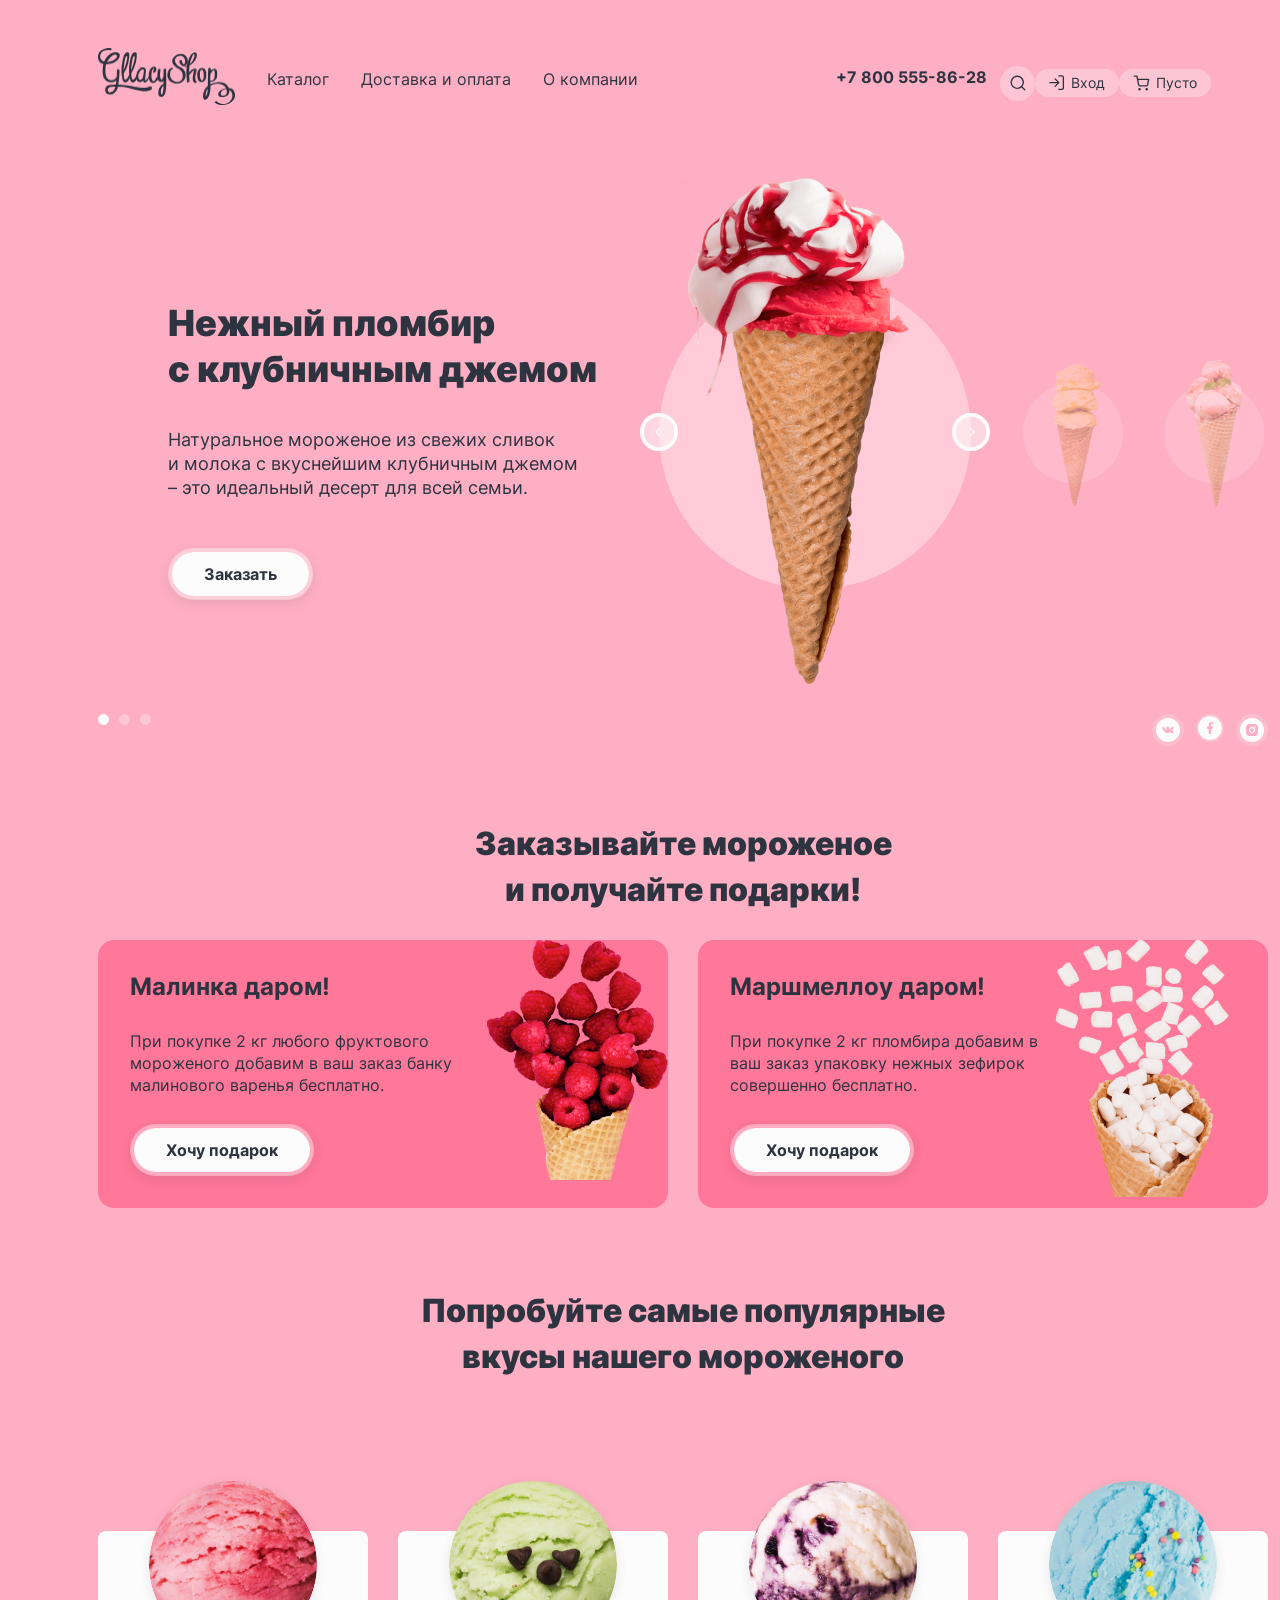
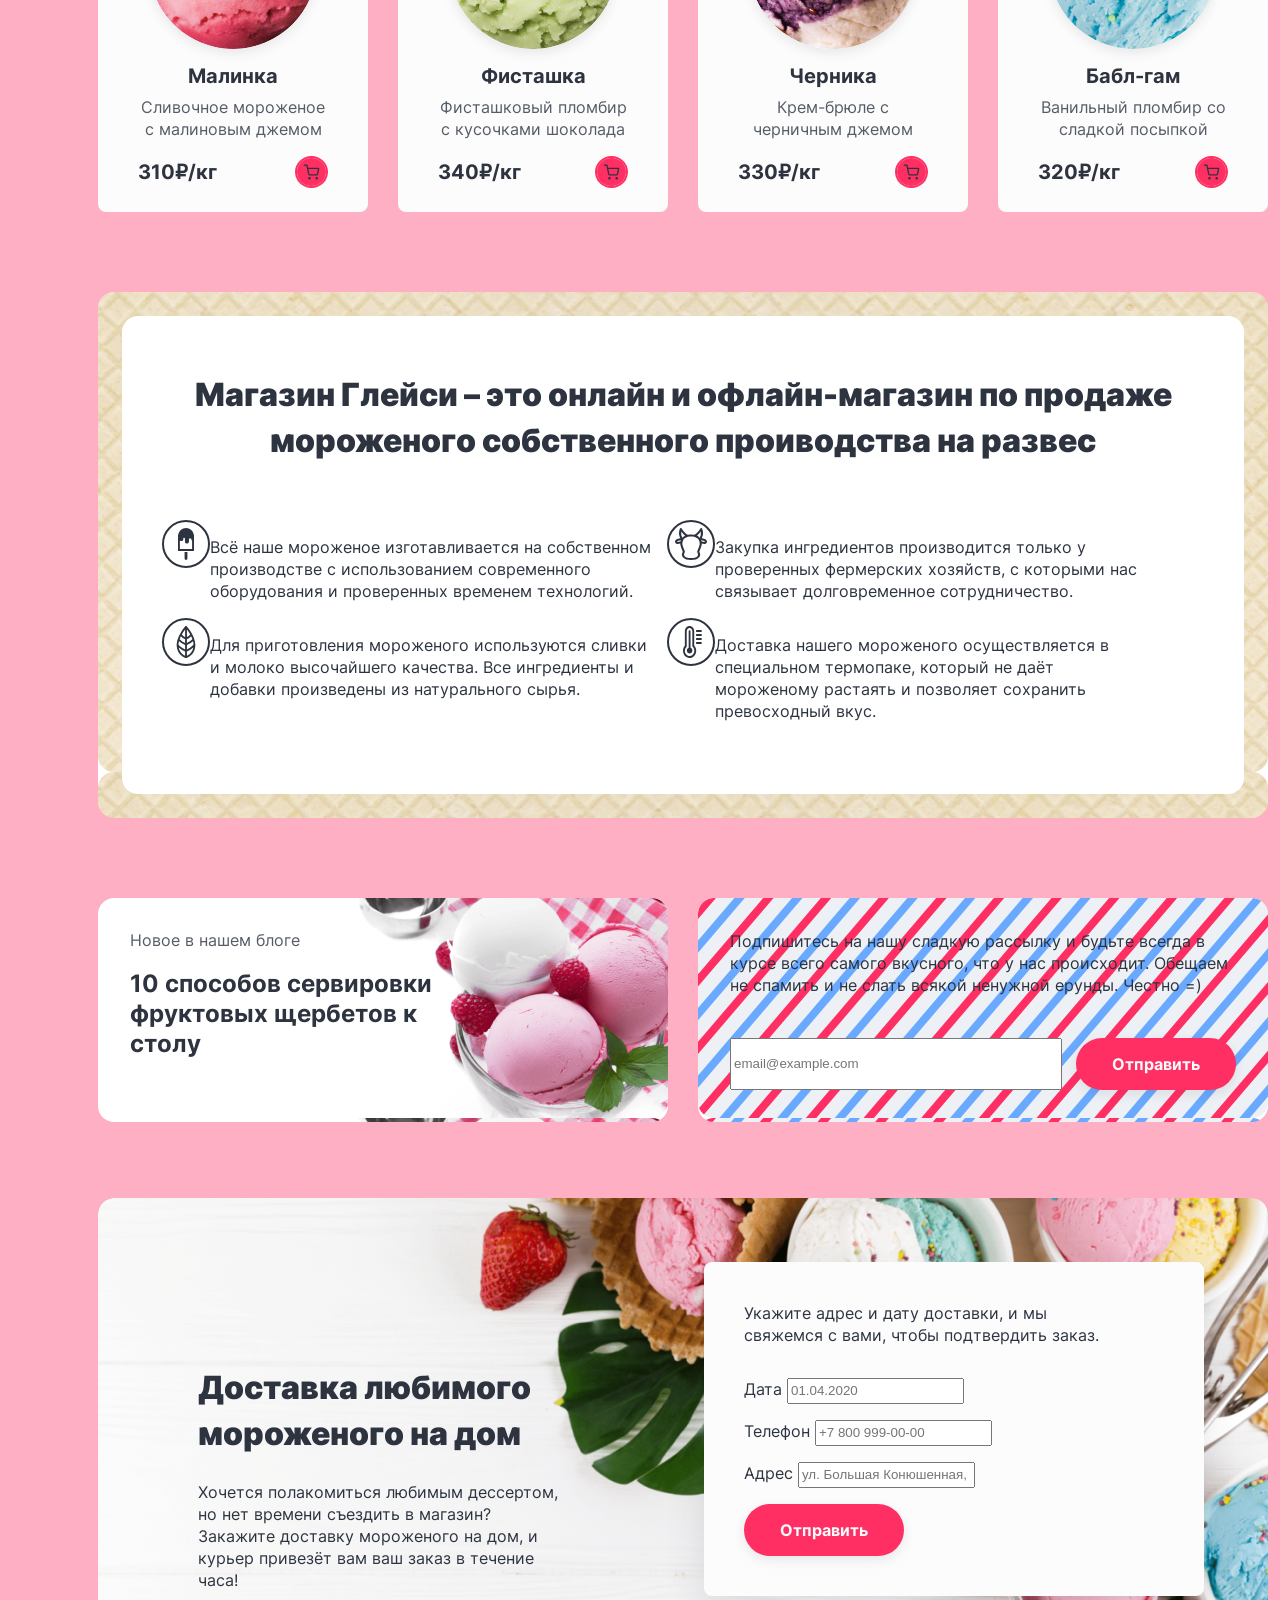
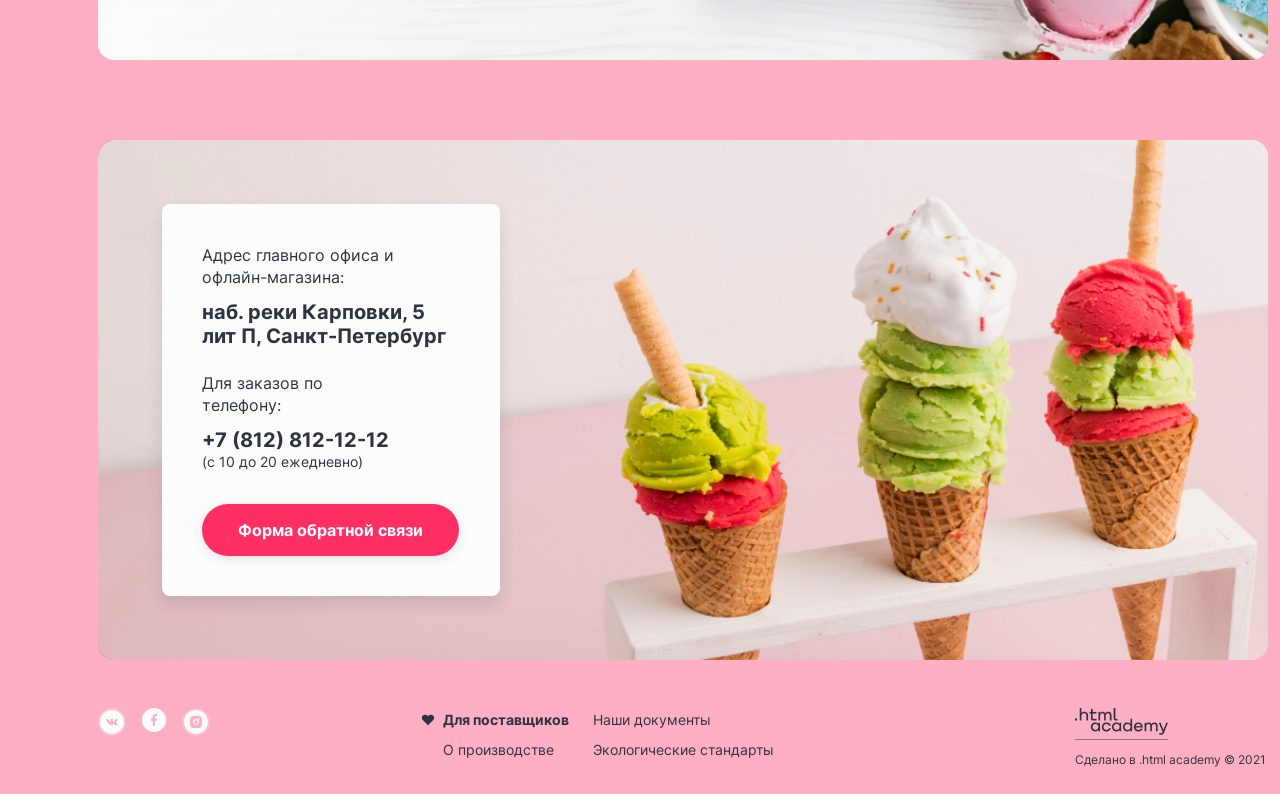
==== commit ae7d912b: "1" ====
--- a/index.html
+++ b/index.html
@@ -404,8 +404,8 @@
               </ul>
             </div>
           </section>
-          <div class="container__row cards ">
-            <section class="container__content news news__card product__card--big container__content">
+          <div class="container__row cards">
+            <section class="news news__card product__card--big">
               <div class="news__container news__container--blog">
                 <p class="news__text">Новое в нашем блоге</p>
                 <h2 class="news__title">10 способов сервировки фруктовых щербетов к столу</h2>
@@ -423,8 +423,8 @@
               </div>
             </section>
           </div>
-          <section class="delivery product__card--big container__content">
-            <div class="delivery__container container__content container__card--info">
+          <section class="delivery delivery__card  product__card--big container__content">
+            <div class="delivery__container container__card--info">
               <div class="delivery__text--container">
                 <h2 class="delivery__title container__title--delivery container__title">Доставка любимого мороженого на дом</h2>
                 <p class="delivery__text">Хочется полакомиться любимым дессертом, но нет времени съездить в магазин? Закажите доставку мороженого на дом, и курьер привезёт вам ваш заказ в течение часа!</p>
@@ -464,6 +464,7 @@
         </main>
         <footer class="footer container__content">
           <div class="footer__container">
+            <div class="footer__social">
               <h2 class="visually-hidden">Социальные сети</h2>
               <ul class="footer__social--list list">
                 <li class="footer__social--item">
@@ -493,6 +494,8 @@
                   </a>
                 </li>
              </ul>
+            </div>
+            <div class="footer__important">
               <ul class="footer__list list">
                 <li class="footer__list--item">
                   <a class="footer__link footer__link--like" href="#">Для поставщиков</a>
@@ -507,6 +510,7 @@
                   <a class="footer__link" href="#">Экологические стандарты</a>
                 </li>
               </ul>
+            </div>
             <div class="footer-logo--academy">
               <h2 class="visually-hidden">Ссылка на академию</h2>
               <a class="footer-logo__link" href="https://htmlacademy.ru/">
--- a/style.css
+++ b/style.css
@@ -1005,6 +1005,10 @@
     line-height: 30px;
 }
 
+.product {
+    margin-bottom: 80px;
+}
+
 .product__container--ice {
     display: grid;
     grid-template-columns: repeat(4, 270px);
@@ -1116,6 +1120,7 @@
     width: 1170px;
     padding: 24px;
     box-sizing: border-box;
+    margin-bottom: 80px;
 }
 
 .description__container {
@@ -1135,11 +1140,15 @@
 .description__details {
     display: flex;
     flex-wrap: wrap;
-    gap: 40px 30px;
 }
 
 .description__text {
+    display: flex;
     width: 505px;
+}
+
+.description__specialty {
+    width: 442px;
 }
 
 .description__text:last-child:nth-child(odd) {
@@ -1210,8 +1219,9 @@
 
 .delivery__text--container {
     width: 371px;
-    padding-top: 103px;
+    padding-top: 167px;
     padding-left: 36px;
+    margin-left: 64px;
 }
 
 .delivery__text {
@@ -1234,6 +1244,7 @@
     background: #FCFCFC;
     box-shadow: 0px 15px 40px rgba(45, 52, 64, 0.12);
     border-radius: 8px;
+    margin: 64px 64px 64px 135px;
 }
 
 .delivery__title {
@@ -1268,6 +1279,7 @@
     background: #FCFCFC;
     box-shadow: 0px 8px 16px rgba(45, 52, 64, 0.12);
     border-radius: 8px;
+    margin: 64px 768px 64px 64px;
 }
 
 .contact__text {
@@ -1352,17 +1364,25 @@
 
 .news__card {
     background: url("images/news/background.png") repeat #FFFFFF;
+    margin-left: 98px;
 }
 
 .subscription__card {
     background: url("images/email/mail_background.png") repeat #FFFFFF;
+    margin-right: 98px;
+}
+
+.container__row {
+    margin-bottom: 76px;
 }
 
 .container__card--info {
     display: flex;
-    column-gap: 135px;
-    padding: 64px;
     box-sizing: border-box;
+}
+
+.delivery__card {
+    margin-bottom: 80px;
 }
 
 .banner__title--card {
@@ -1377,13 +1397,25 @@
 }
 
 .footer {
+    padding-top: 48px;
+}
+
+.footer__container {
     display: flex;
     justify-content: space-between;
-    padding-top: 48px;
 }
 
 .footer--line {
     border-top: 1px solid rgba(252, 252, 252, 0.3);
+}
+
+.footer__social--list {
+    display: flex;
+    flex-direction: row;
+}
+
+.footer__social--item:not(:last-child) {
+    padding-right: 16px;
 }
 
 .footer__list {
@@ -1441,9 +1473,11 @@
     background: rgba(252, 252, 252, 0.3);
     border: 2px solid #FCFCFC;
     border-radius: 20px;;
-    font-weight: 700;
-    line-height: 20px;
-    text-align: center;
+    font-family: 'Inter', sans-serif;
+    font-style: normal;
+    font-weight: 700;
+    font-size: 14px;
+    line-height: 20px;
     cursor: pointer;
 }
 
@@ -1466,7 +1500,6 @@
     background: rgba(252, 252, 252, 0.3);
     opacity: 0.4;
     border: 2px solid #FCFCFC;
-    border-radius: 20px;
 }
 
 .catalof__header {
@@ -1479,15 +1512,28 @@
 
 .breadcrumbs {
     display: flex;
-    column-gap: 28px;
     flex-wrap: wrap;
+    flex-direction: column;
     justify-content: flex-start;
-    align-items: center;
     margin-bottom: 16px;
+}
+
+.breadcrumbs__list {
+    text-decoration: none;
+    display: flex;
 }
 
 .breadcrumbs__item {
     position: relative;
+    font-family: 'Inter';
+    font-style: normal;
+    font-weight: 700;
+    font-size: 14px;
+    line-height: 20px;
+}
+
+.breadcrumbs__item:not(:last-child) {
+    padding-right: 8px;
 }
 
 .breadcrumbs__link {
@@ -1495,6 +1541,7 @@
     font-size: 14px;
     line-height: 20px;
     text-decoration: none;
+    color: #2D3440;
 }
 
 .breadcrumbs__link--current {
@@ -1508,8 +1555,19 @@
     width: 14px;
     height: 14px;
     position: absolute;
-    top: 7px;
-    left: -20px;
+    top: 5px;
+    left: -9px;
+}
+
+:not(.breadcrumbs__link--current) .breadcrumbs__item--creamy::before {
+    content: "";
+    background-image: url("images/icon/arrow.svg");
+    display: block;
+    width: 14px;
+    height: 14px;
+    position: absolute;
+    top: 5px;
+    left: -9px;
 }
 
 .page__container--title {
@@ -1520,7 +1578,6 @@
 
 .catalog__sort--list {
     display: flex;
-    column-gap: 24px;
     justify-content: flex-start;
     align-items: flex-start;
 }
@@ -1548,7 +1605,6 @@
 
 .catalog__filter--list {
     display: flex;
-    column-gap: 16px;
     background-color: #FFCBD8;
     border-radius: 20px;
     border: none;
@@ -1559,22 +1615,149 @@
     line-height: 20px;
 }
 
+.catalog__filter--range {
+    margin: 0;
+    padding: 0;
+    border: 0;
+    width: 196px;
+    margin-right: 24px;
+}
+
+.sort__container {
+    display: flex;
+    width: 807px;
+    flex-wrap: wrap;
+}
+
+.range {
+    padding: 17px 16px;
+    background-color: rgba(252, 252, 252, 0.3);
+    border-radius: 20px;
+}
+
+.range-scale {
+    position: relative;
+    height: 2px;
+    background-color: rgba(86, 92, 102, 0.3);
+    border-radius: 2px;
+} 
+
+.range-bar {
+    position: absolute;
+    height: 2px;
+    background-color: rgba(86, 92, 102, 1);
+}
+
+.range-toggle {
+    position: absolute;
+    width: 16px;
+    height: 16px;
+    background-color: #2D3440;
+    border-radius: 50%;
+    border: none;
+    cursor: pointer;
+}
+
+.range-toggle::after {
+    position: absolute;
+    content: " ";
+    width: 4px;
+    height: 4px;
+    border-radius: 50%;
+    background-color: #FCFCFC;
+    left: 50%;
+    top: 50%;
+    transform: translate(-50%, -50%)
+}
+
+.range-toggle:hover {
+    background-color:#FCFCFC;
+}
+
+.range-toggle:hover::after {
+    background-color: #2D3440;
+}
+
+.range-toggle:active {
+    background-color:#2D3440;
+}
+
+.range-toggle:focus {
+    background-color:#FCFCFC;
+    border: 2px solid #2D3440;
+}
+
+.range-toggle:focus::after {
+    background-color: #2D3440;
+}
+
+.toggle-min {
+    top: -8px;
+    left: -6px;
+}
+
+.toggle-max {
+    top: -8px;
+    right: -10px;
+}
+
+
+.catalog__products--filter {
+    display: flex;
+    flex-wrap: wrap;
+}
+
+.catalog__filter--group {
+    border: 0;
+}
+
+.catalog__filter--list {
+    display: flex;
+    flex-wrap: wrap;
+    padding: 8px 16px;
+    border-radius: 20px;
+    margin-right: px;
+}
+
+.control {
+    position: relative;
+    display: block;
+}
+
+.control--first {
+    padding-left: 25px;
+}
+
+.control__mark {
+    position: absolute;
+    top: 3px;
+    left: 0;
+    width: 14px;
+    height: 14px;
+    border: 1.5px solid #2D3440;
+    border-radius: 2px;
+    display: block;
+    cursor: pointer;
+}
+
+.control__input[type="radio"] + .control__mark {
+    border-radius: 50%;
+}
+
 .pagination {
-    display: grid;
-    grid-template-columns: 33% 33% 33%;
-    grid-template-areas: ". button list";
-    padding-top: 57px;
-    padding-bottom: 81px;
+    margin-bottom: 81px;
     align-items: center;
 }
 
+.pagination__container {
+    display: flex;
+}
+
 .pagination__button {
-    grid-area: button;
     text-align: center;
 }
 
 .pagination__list {
-    grid-area: list;
     display: flex;
     justify-self: end;
     list-style: none;
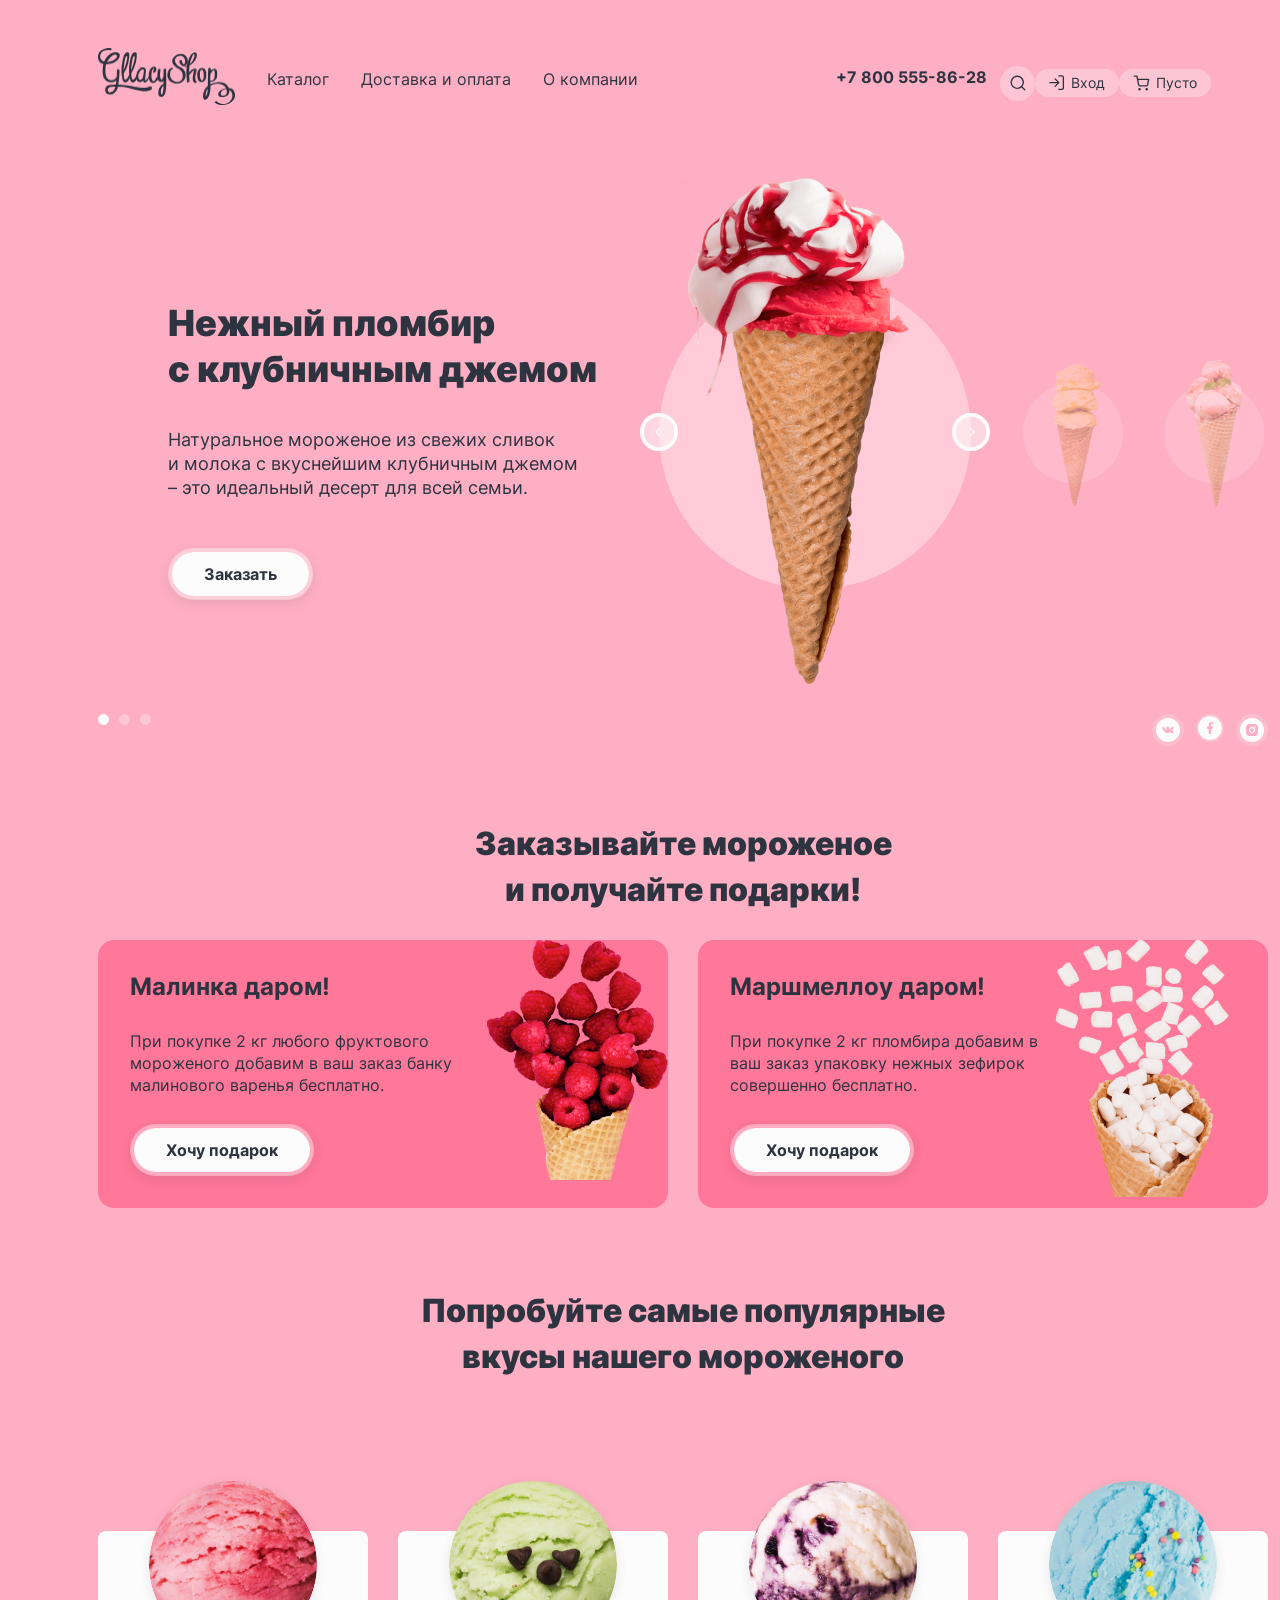
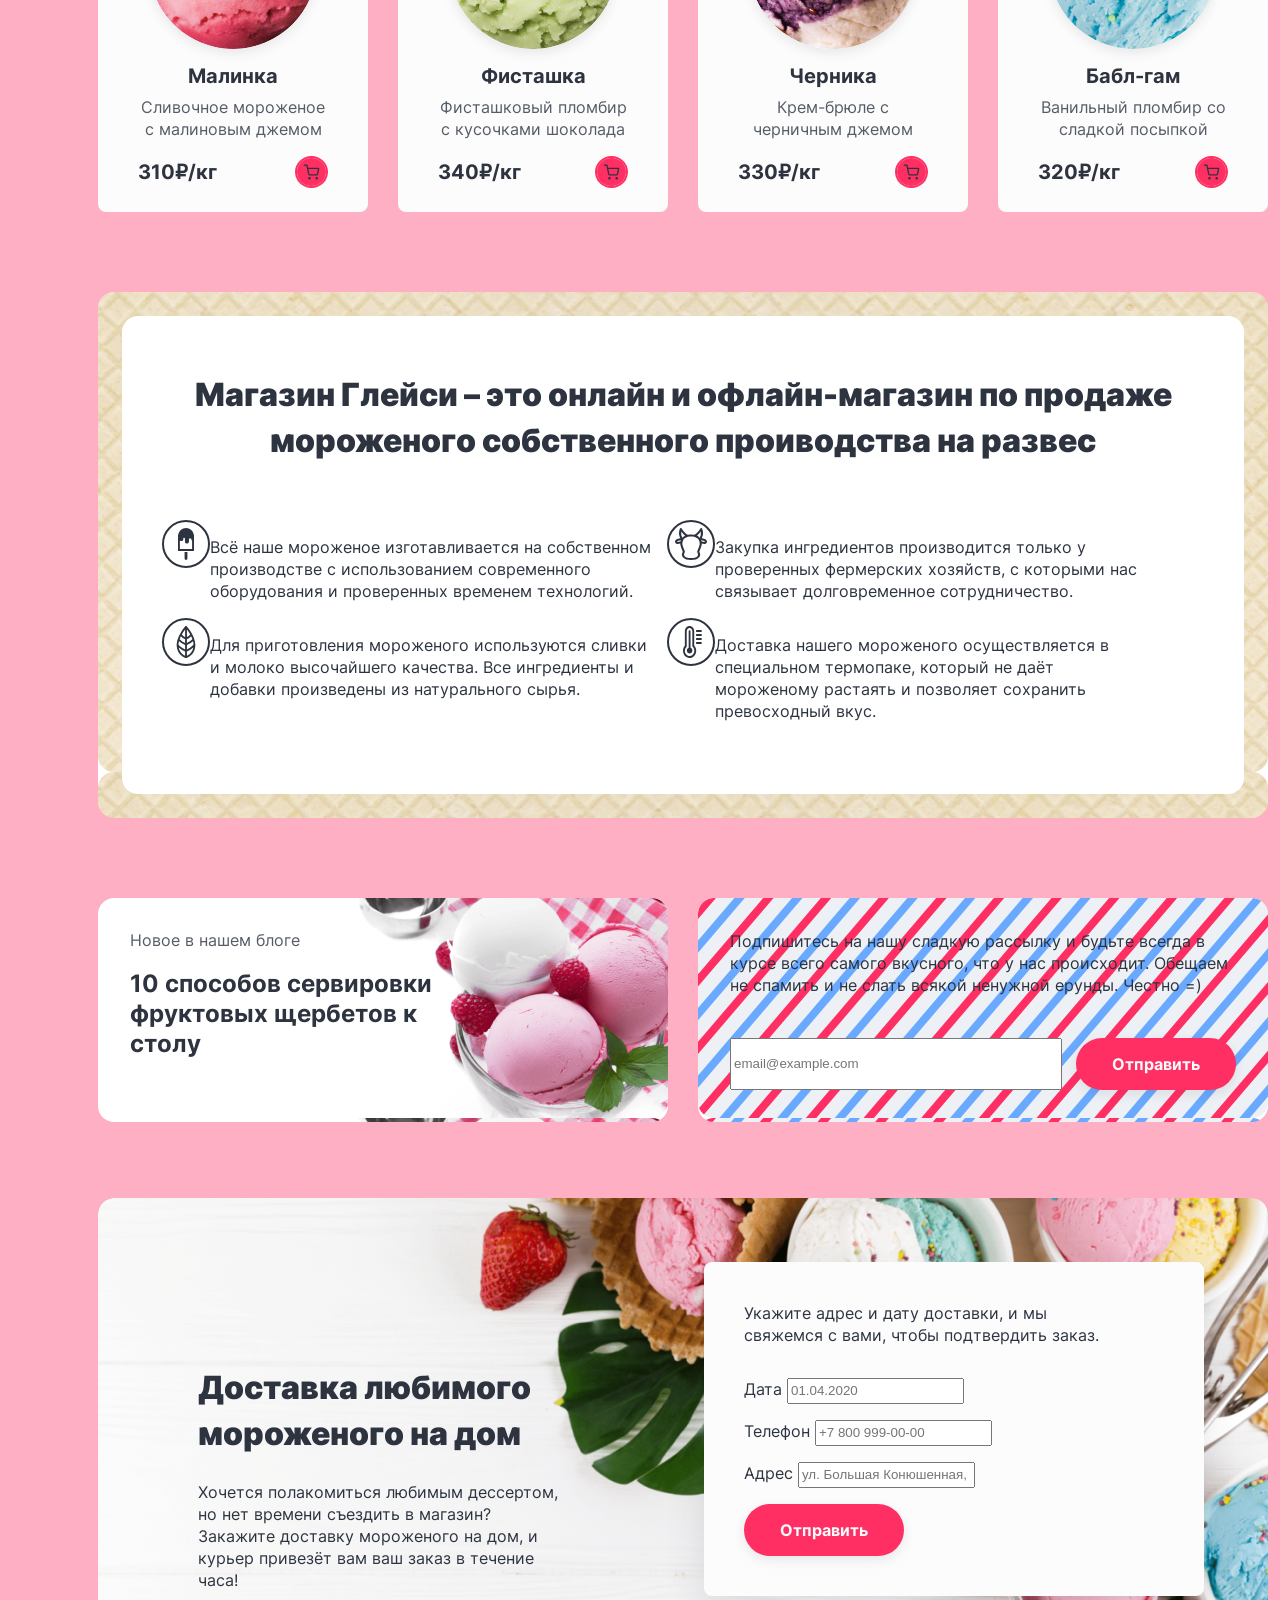
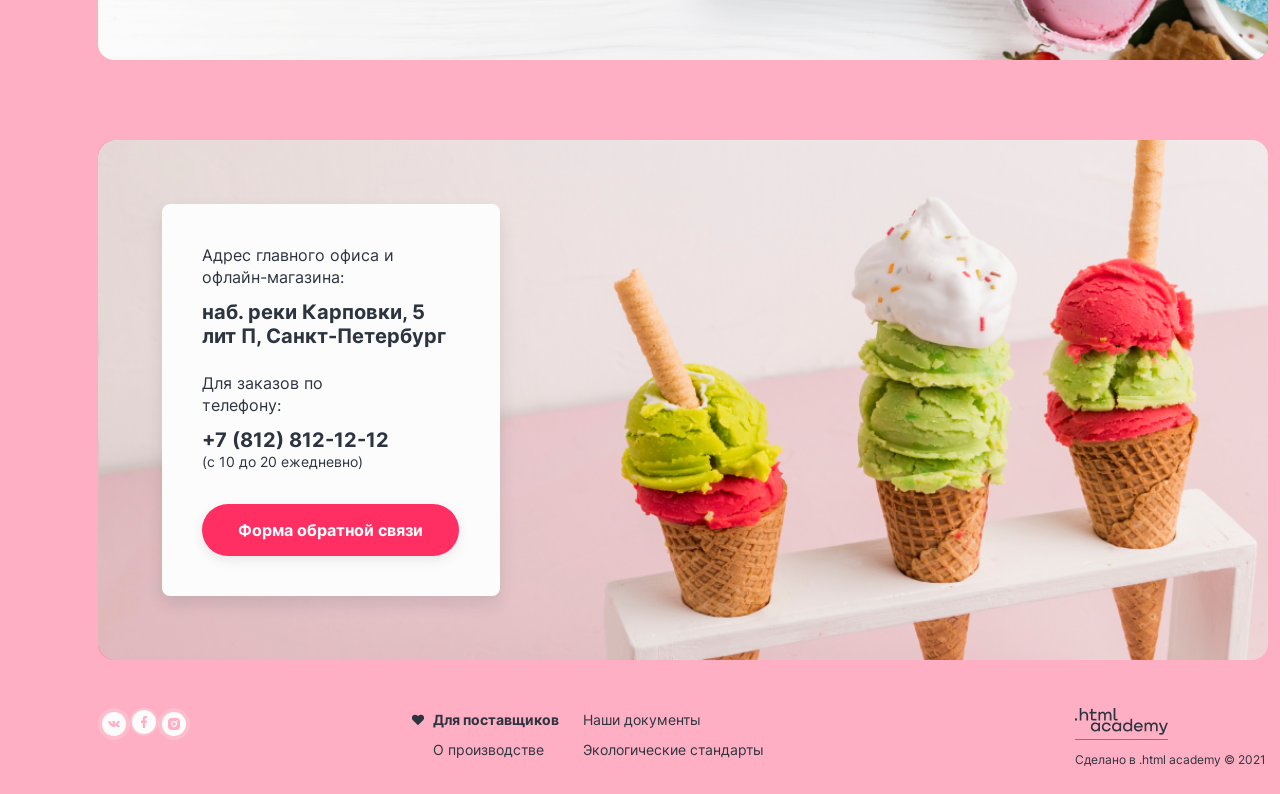
==== commit a490cde4: "17" ====
--- a/index.html
+++ b/index.html
@@ -467,26 +467,26 @@
             <div class="footer__social">
               <h2 class="visually-hidden">Социальные сети</h2>
               <ul class="footer__social--list list">
-                <li class="footer__social--item">
-                  <a class="footer__social--link" href="https://vk.com/htmlacademy">
-                    <svg aria-hidden="true" focusable="false" width="28" height="28" viewBox="0 0 28 28" fill="none" xmlns="http://www.w3.org/2000/svg">
+                <li class="slaider__social--item">
+                  <a class="slaider__social--link" href="https://vk.com/htmlacademy">
+                    <svg class="slaider__social--icon" aria-hidden="true" focusable="false" width="28" height="28" viewBox="0 0 28 28" fill="none" xmlns="http://www.w3.org/2000/svg">
                       <path fill-rule="evenodd" clip-rule="evenodd" d="M26 14c0 6.627-5.373 12-12 12S2 20.627 2 14 7.373 2 14 2s12 5.373 12 12Zm-11.412 2.975h-.717s-1.582.083-2.976-1.188c-1.52-1.388-2.863-4.14-2.863-4.14s-.077-.18.007-.268c.095-.098.352-.104.352-.104l1.715-.01s.161.024.277.098a.476.476 0 0 1 .149.176s.277.615.644 1.17c.716 1.085 1.05 1.322 1.293 1.206.354-.17.248-1.533.248-1.533s.007-.495-.178-.716c-.143-.17-.414-.22-.533-.235-.096-.011.062-.207.267-.295.309-.133.854-.14 1.498-.135.501.005.645.032.842.074.455.096.44.405.41 1.07-.01.2-.02.43-.02.697 0 .06-.002.124-.004.19-.01.34-.023.73.233.876.132.074.453.011 1.256-1.185.381-.566.667-1.233.667-1.233s.062-.119.16-.17c.098-.052.232-.036.232-.036l1.805-.01s.542-.056.63.158c.091.226-.203.751-.94 1.612-.696.813-1.036 1.115-1.01 1.38.02.196.242.372.67.72.888.722 1.124 1.101 1.18 1.192a.447.447 0 0 0 .011.016c.398.578-.44.623-.44.623l-1.603.02s-.345.06-.798-.214c-.237-.142-.469-.375-.69-.597-.337-.339-.649-.652-.915-.578-.447.124-.433.967-.433.967s.004.18-.098.276c-.11.105-.328.126-.328.126Z" fill="#FCFCFC"/>
                       <path d="M14 24C8.477 24 4 19.523 4 14H0c0 7.732 6.268 14 14 14v-4Zm10-10c0 5.523-4.477 10-10 10v4c7.732 0 14-6.268 14-14h-4ZM14 4c5.523 0 10 4.477 10 10h4c0-7.732-6.268-14-14-14v4Zm0-4C6.268 0 0 6.268 0 14h4C4 8.477 8.477 4 14 4V0Z" fill="#FCFCFC" fill-opacity=".2"/>
                     </svg>
                     <span class="visually-hidden">VK</span>
                   </a>
                 </li>
-                <li class="footer__social--item">
-                  <a class="footer__social--link" href="https://www.facebook.com/htmlacademy">
-                    <svg aria-hidden="true" focusable="false" width="24" height="24" viewBox="0 0 24 24" fill="none" xmlns="http://www.w3.org/2000/svg">
+                <li class="slaider__social--item">
+                  <a class="slaider__social--link" href="https://www.facebook.com/htmlacademy">
+                    <svg class="slaider__social--icon" aria-hidden="true" focusable="false" width="24" height="24" viewBox="0 0 24 24" fill="none" xmlns="http://www.w3.org/2000/svg">
                       <path fill-rule="evenodd" clip-rule="evenodd" d="M24 12c0 6.627-5.373 12-12 12S0 18.627 0 12 5.373 0 12 0s12 5.373 12 12Zm-9.571.9H13V18h-2.286v-5.1H9v-2.4h1.714V8.82c0-1.826 1.102-2.82 2.653-2.82.743 0 1.447.058 1.633.084V8.1h-.857C13 8.1 13 8.682 13 9.3v1.2h2l-.571 2.4Z" fill="#FCFCFC"/>
                     </svg>
                     <span class="visually-hidden">facebook</span>
                   </a>
                 </li>
-                <li class="footer__social--item">
-                  <a class="footer__social--link" href="https://www.instagram.com/htmlacademy/">
-                    <svg aria-hidden="true" focusable="false" width="28" height="28" viewBox="0 0 28 28" fill="none" xmlns="http://www.w3.org/2000/svg">
+                <li class="slaider__social--item">
+                  <a class="slaider__social--link" href="https://www.instagram.com/htmlacademy/">
+                    <svg class="slaider__social--icon" aria-hidden="true" focusable="false" width="28" height="28" viewBox="0 0 28 28" fill="none" xmlns="http://www.w3.org/2000/svg">
                       <path fill-rule="evenodd" clip-rule="evenodd" d="M26 14c0 6.627-5.373 12-12 12S2 20.627 2 14 7.373 2 14 2s12 5.373 12 12Zm-9.527-5.964C15.833 8.006 15.63 8 14 8s-1.834.008-2.473.036c-.64.03-1.074.13-1.457.279-.4.15-.763.387-1.063.692-.306.3-.542.662-.692 1.063-.149.383-.249.817-.279 1.457C8.006 12.167 8 12.37 8 14s.008 1.834.036 2.473c.03.64.13 1.075.279 1.457.15.4.387.763.692 1.063.3.306.662.542 1.063.692.383.148.818.249 1.457.279.64.03.843.036 2.473.036s1.834-.008 2.473-.036c.64-.03 1.075-.13 1.457-.279.4-.15.763-.387 1.063-.692.306-.3.542-.662.692-1.063.148-.383.249-.818.279-1.457.03-.64.036-.843.036-2.473s-.008-1.834-.036-2.473c-.03-.64-.13-1.075-.279-1.457-.15-.4-.387-.763-.692-1.063a2.925 2.925 0 0 0-1.063-.692c-.383-.149-.818-.249-1.457-.279Zm-4.594 3.843a3 3 0 1 1 4.242 4.242 3 3 0 0 1-4.242-4.242Zm5.801-1.56a.75.75 0 1 1-1.06 1.061.75.75 0 0 1 1.06-1.06Zm-2.407 2.408a1.8 1.8 0 1 0-2.546 2.546 1.8 1.8 0 0 0 2.546-2.546Z" fill="#FCFCFC"/>
                       <path d="M14 24C8.477 24 4 19.523 4 14H0c0 7.732 6.268 14 14 14v-4Zm10-10c0 5.523-4.477 10-10 10v4c7.732 0 14-6.268 14-14h-4ZM14 4c5.523 0 10 4.477 10 10h4c0-7.732-6.268-14-14-14v4Zm0-4C6.268 0 0 6.268 0 14h4C4 8.477 8.477 4 14 4V0Z" fill="#FCFCFC" fill-opacity=".2"/>
                     </svg>
